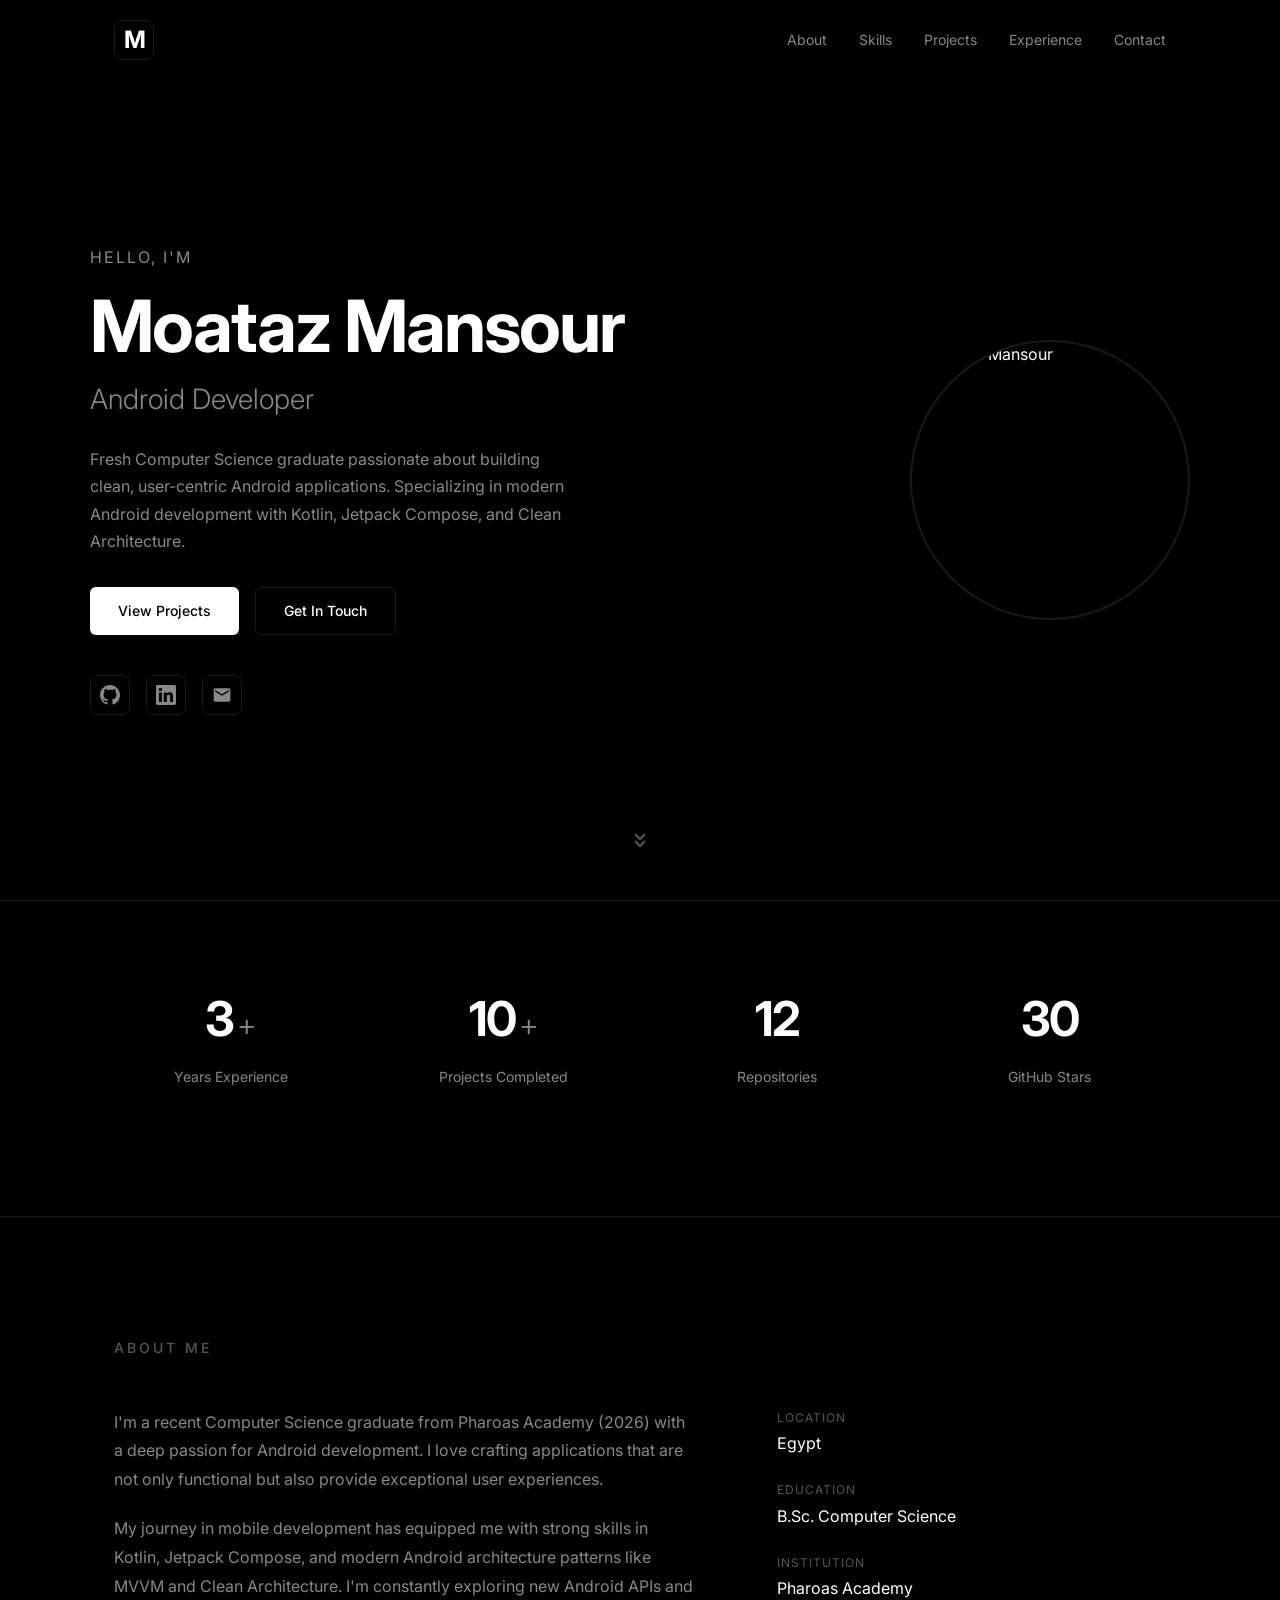
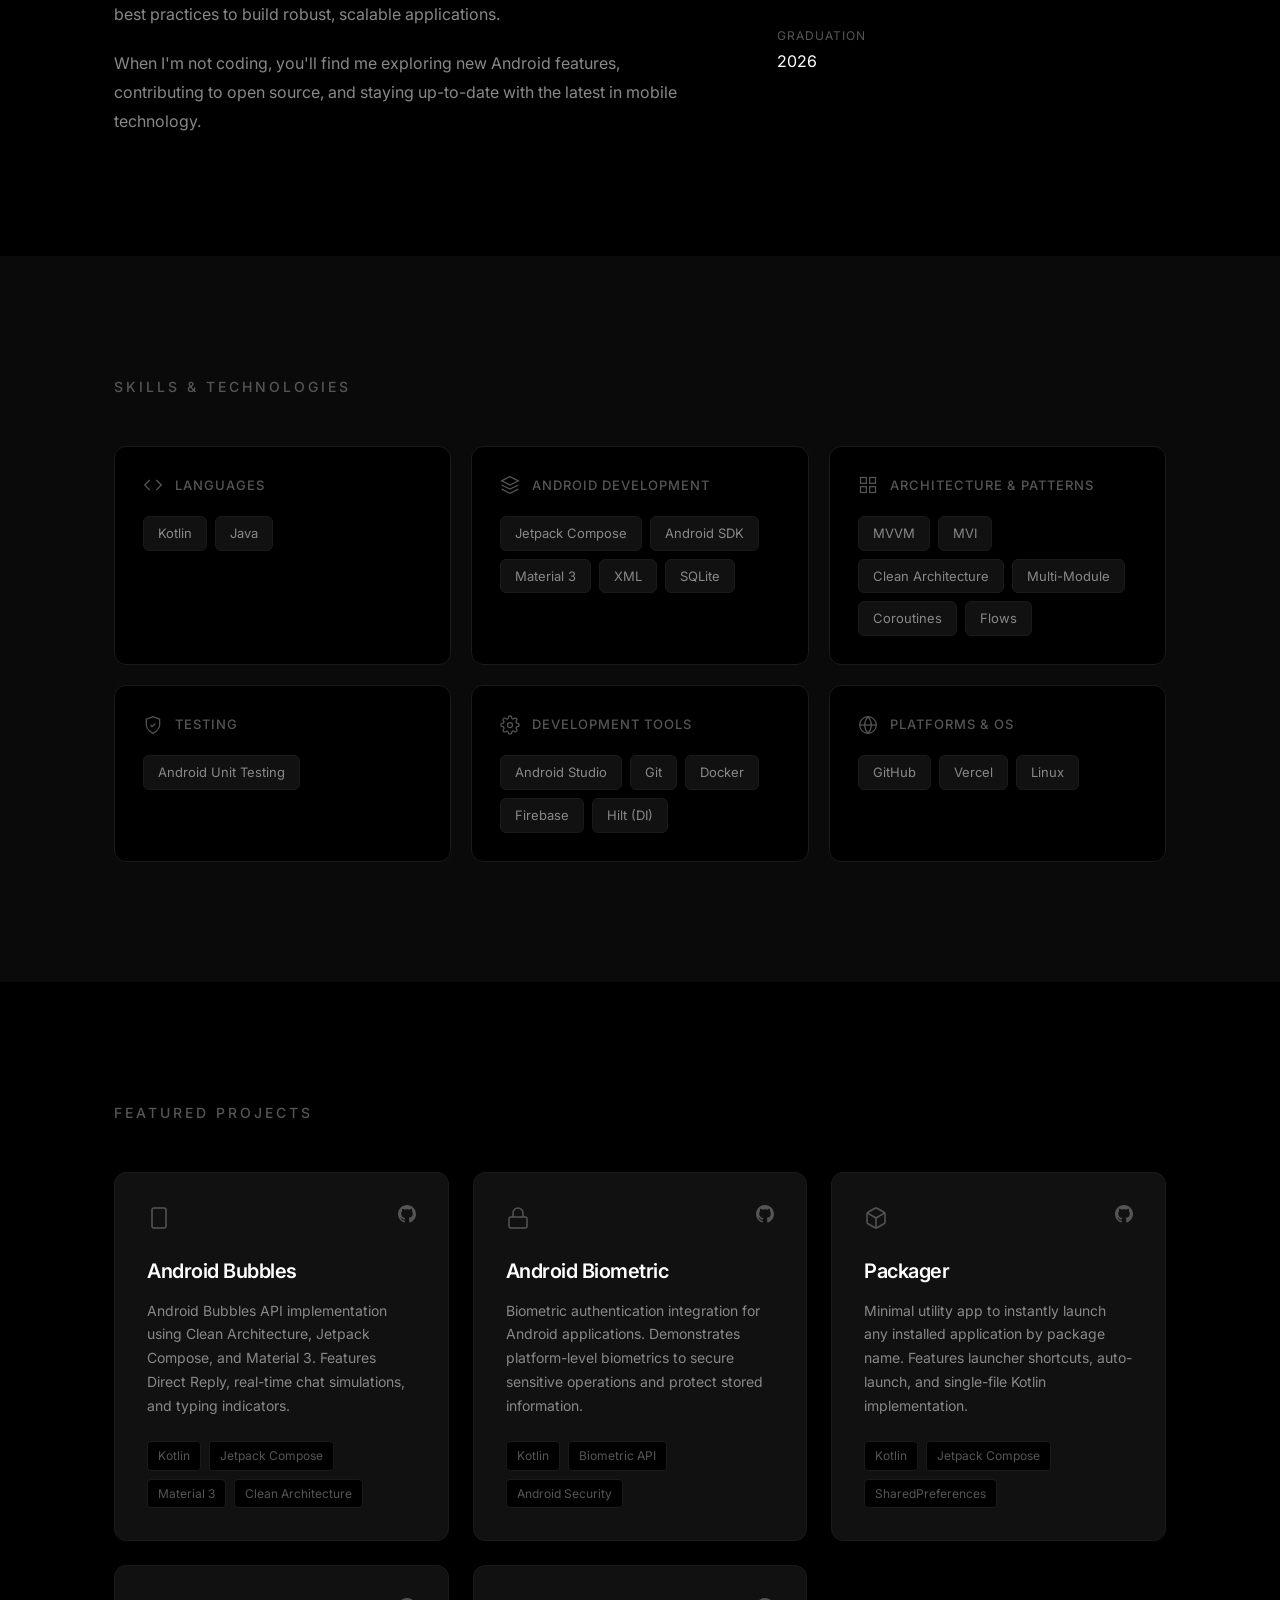
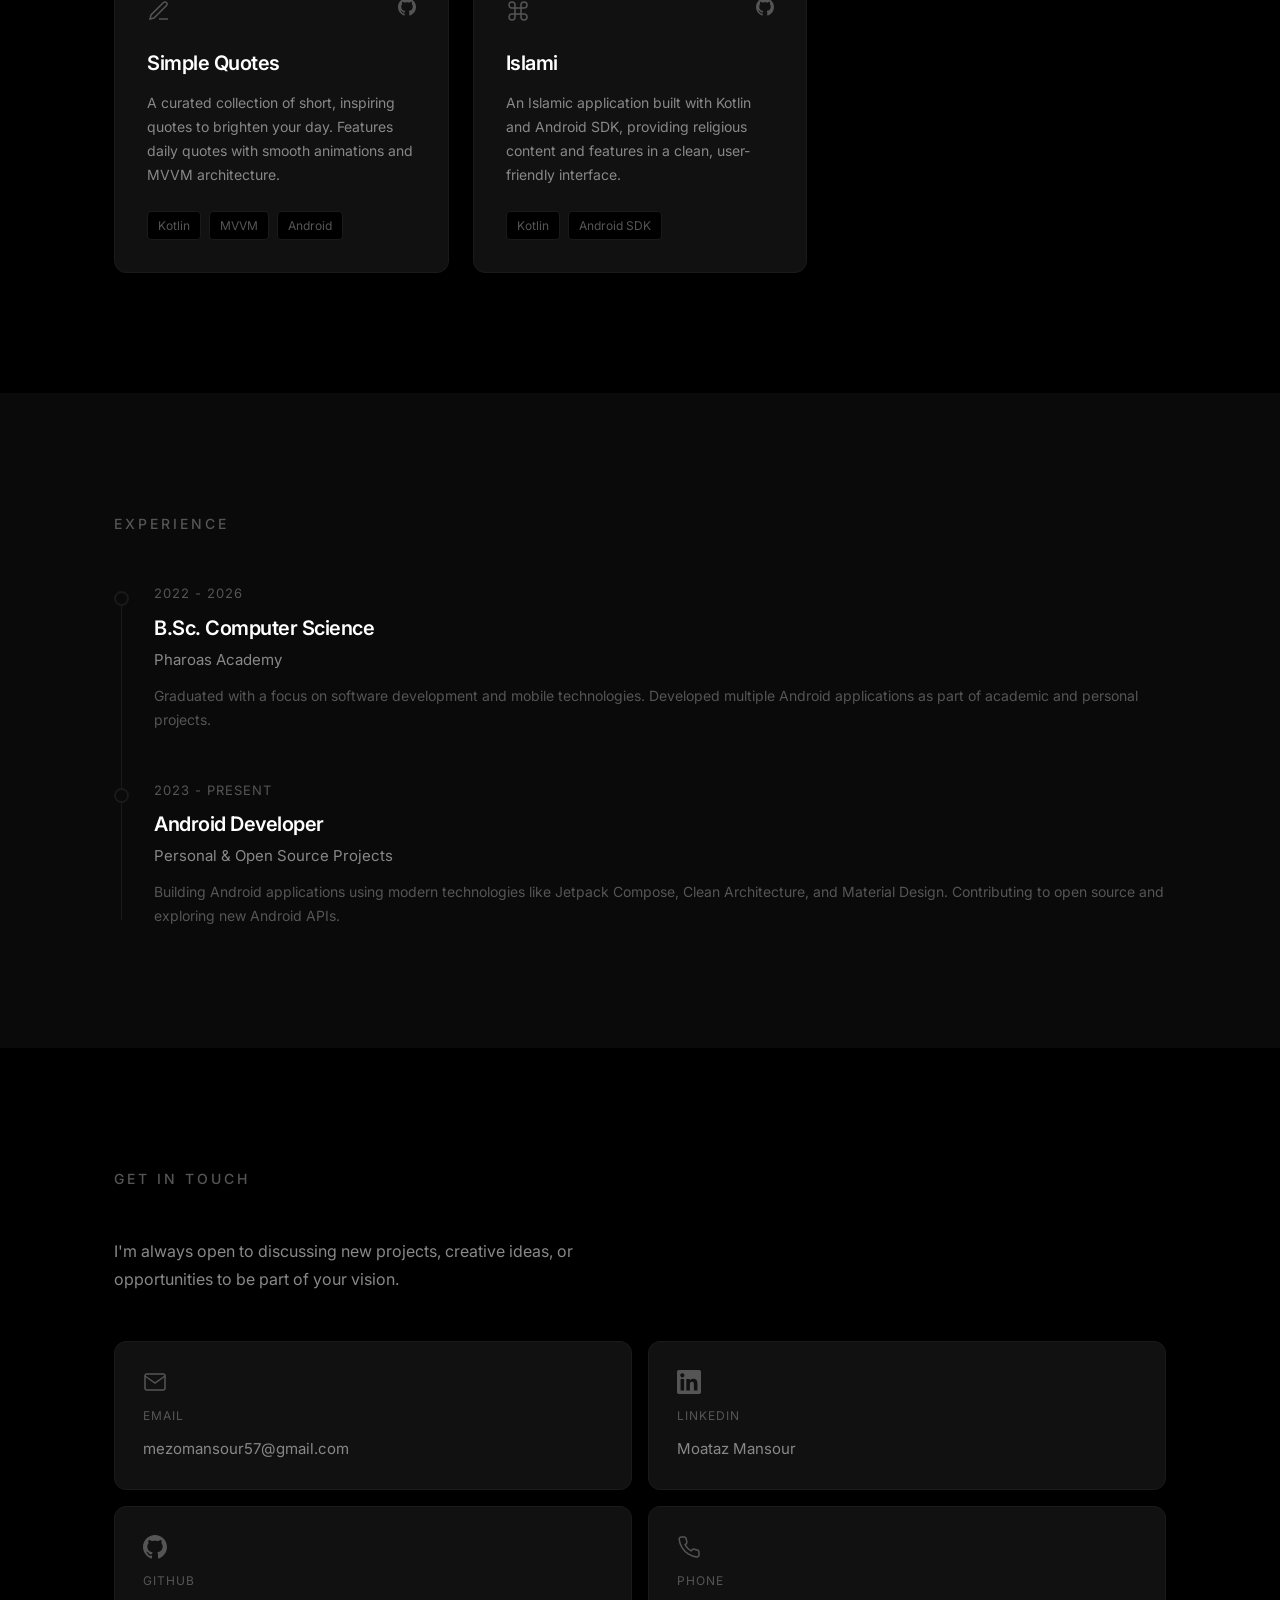
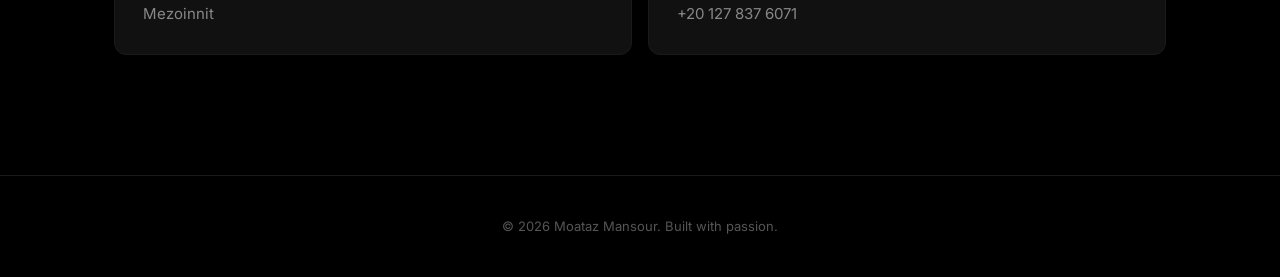
==== index.html @ 153bab41 "Initial portfolio" ====
<!DOCTYPE html>
<html lang="en">
<head>
    <meta charset="UTF-8">
    <meta name="viewport" content="width=device-width, initial-scale=1.0">
    <title>Moataz Mansour - Android Developer</title>
    <link rel="preconnect" href="https://fonts.googleapis.com">
    <link rel="preconnect" href="https://fonts.gstatic.com" crossorigin>
    <link href="https://fonts.googleapis.com/css2?family=Inter:wght@300;400;500;600;700&display=swap" rel="stylesheet">
    <link rel="stylesheet" href="style.css">
</head>
<body>

    <!-- Navigation -->
    <nav class="nav" id="nav">
        <div class="nav-inner">
            <a href="#hero" class="nav-logo">M</a>
            <div class="nav-links">
                <a href="#about">About</a>
                <a href="#skills">Skills</a>
                <a href="#projects">Projects</a>
                <a href="#experience">Experience</a>
                <a href="#contact">Contact</a>
            </div>
            <button class="nav-toggle" id="navToggle" aria-label="Toggle menu">
                <span></span>
                <span></span>
                <span></span>
            </button>
        </div>
    </nav>

    <!-- Mobile Menu -->
    <div class="mobile-menu" id="mobileMenu">
        <a href="#about">About</a>
        <a href="#skills">Skills</a>
        <a href="#projects">Projects</a>
        <a href="#experience">Experience</a>
        <a href="#contact">Contact</a>
    </div>

    <!-- Hero Section -->
    <section class="hero" id="hero">
        <div class="hero-content">
            <div class="hero-text">
                <p class="hero-greeting fade-in">Hello, I'm</p>
                <h1 class="hero-name fade-in">Moataz Mansour</h1>
                <h2 class="hero-title fade-in">Android Developer</h2>
                <p class="hero-desc fade-in">Fresh Computer Science graduate passionate about building clean, user-centric Android applications. Specializing in modern Android development with Kotlin, Jetpack Compose, and Clean Architecture.</p>
                <div class="hero-cta fade-in">
                    <a href="#projects" class="btn btn-primary">View Projects</a>
                    <a href="#contact" class="btn btn-outline">Get In Touch</a>
                </div>
                <div class="hero-social fade-in">
                    <a href="https://github.com/Mezoinnit" target="_blank" rel="noopener" aria-label="GitHub">
                        <svg width="20" height="20" viewBox="0 0 24 24" fill="currentColor"><path d="M12 0c-6.626 0-12 5.373-12 12 0 5.302 3.438 9.8 8.207 11.387.599.111.793-.261.793-.577v-2.234c-3.338.726-4.033-1.416-4.033-1.416-.546-1.387-1.333-1.756-1.333-1.756-1.089-.745.083-.729.083-.729 1.205.084 1.839 1.237 1.839 1.237 1.07 1.834 2.807 1.304 3.492.997.107-.775.418-1.305.762-1.604-2.665-.305-5.467-1.334-5.467-5.931 0-1.311.469-2.381 1.236-3.221-.124-.303-.535-1.524.117-3.176 0 0 1.008-.322 3.301 1.23.957-.266 1.983-.399 3.003-.404 1.02.005 2.047.138 3.006.404 2.291-1.552 3.297-1.23 3.297-1.23.653 1.653.242 2.874.118 3.176.77.84 1.235 1.911 1.235 3.221 0 4.609-2.807 5.624-5.479 5.921.43.372.823 1.102.823 2.222v3.293c0 .319.192.694.801.576 4.765-1.589 8.199-6.086 8.199-11.386 0-6.627-5.373-12-12-12z"/></svg>
                    </a>
                    <a href="https://www.linkedin.com/in/moataaz-mansour/" target="_blank" rel="noopener" aria-label="LinkedIn">
                        <svg width="20" height="20" viewBox="0 0 24 24" fill="currentColor"><path d="M20.447 20.452h-3.554v-5.569c0-1.328-.027-3.037-1.852-3.037-1.853 0-2.136 1.445-2.136 2.939v5.667H9.351V9h3.414v1.561h.046c.477-.9 1.637-1.85 3.37-1.85 3.601 0 4.267 2.37 4.267 5.455v6.286zM5.337 7.433c-1.144 0-2.063-.926-2.063-2.065 0-1.138.92-2.063 2.063-2.063 1.14 0 2.064.925 2.064 2.063 0 1.139-.925 2.065-2.064 2.065zm1.782 13.019H3.555V9h3.564v11.452zM22.225 0H1.771C.792 0 0 .774 0 1.729v20.542C0 23.227.792 24 1.771 24h20.451C23.2 24 24 23.227 24 22.271V1.729C24 .774 23.2 0 22.222 0h.003z"/></svg>
                    </a>
                    <a href="mailto:mezomansour57@gmail.com" aria-label="Email">
                        <svg width="20" height="20" viewBox="0 0 24 24" fill="currentColor"><path d="M20 4H4c-1.1 0-1.99.9-1.99 2L2 18c0 1.1.9 2 2 2h16c1.1 0 2-.9 2-2V6c0-1.1-.9-2-2-2zm0 4l-8 5-8-5V6l8 5 8-5v2z"/></svg>
                    </a>
                </div>
            </div>
            <div class="hero-image fade-in">
                <div class="hero-image-wrapper">
                    <img src="https://avatars.githubusercontent.com/u/62043342?v=4" alt="Moataz Mansour">
                </div>
            </div>
        </div>
        <a href="#stats" class="scroll-indicator" aria-label="Scroll down">
            <svg width="24" height="24" viewBox="0 0 24 24" fill="none" stroke="currentColor" stroke-width="2"><path d="M7 13l5 5 5-5M7 6l5 5 5-5"/></svg>
        </a>
    </section>

    <!-- Stats Section -->
    <section class="stats" id="stats">
        <div class="container">
            <div class="stats-grid">
                <div class="stat-item fade-in">
                    <span class="stat-number" data-target="3">0</span>
                    <span class="stat-plus">+</span>
                    <span class="stat-label">Years Experience</span>
                </div>
                <div class="stat-item fade-in">
                    <span class="stat-number" data-target="10">0</span>
                    <span class="stat-plus">+</span>
                    <span class="stat-label">Projects Completed</span>
                </div>
                <div class="stat-item fade-in">
                    <span class="stat-number" data-target="13">0</span>
                    <span class="stat-label">Repositories</span>
                </div>
                <div class="stat-item fade-in">
                    <span class="stat-number" data-target="31">0</span>
                    <span class="stat-label">GitHub Stars</span>
                </div>
            </div>
        </div>
    </section>

    <!-- About Section -->
    <section class="about" id="about">
        <div class="container">
            <h2 class="section-title fade-in">About Me</h2>
            <div class="about-content">
                <div class="about-text fade-in">
                    <p>I'm a recent Computer Science graduate from Pharoas Academy (2026) with a deep passion for Android development. I love crafting applications that are not only functional but also provide exceptional user experiences.</p>
                    <p>My journey in mobile development has equipped me with strong skills in Kotlin, Jetpack Compose, and modern Android architecture patterns like MVVM and Clean Architecture. I'm constantly exploring new Android APIs and best practices to build robust, scalable applications.</p>
                    <p>When I'm not coding, you'll find me exploring new Android features, contributing to open source, and staying up-to-date with the latest in mobile technology.</p>
                </div>
                <div class="about-details fade-in">
                    <div class="about-detail">
                        <span class="detail-label">Location</span>
                        <span class="detail-value">Egypt</span>
                    </div>
                    <div class="about-detail">
                        <span class="detail-label">Education</span>
                        <span class="detail-value">B.Sc. Computer Science</span>
                    </div>
                    <div class="about-detail">
                        <span class="detail-label">Institution</span>
                        <span class="detail-value">Pharoas Academy</span>
                    </div>
                    <div class="about-detail">
                        <span class="detail-label">Graduation</span>
                        <span class="detail-value">2026</span>
                    </div>
                </div>
            </div>
        </div>
    </section>

    <!-- Skills Section -->
    <section class="skills" id="skills">
        <div class="container">
            <h2 class="section-title fade-in">Skills & Technologies</h2>
            <div class="skills-grid">
                <div class="skill-category fade-in">
                    <div class="skill-category-header">
                        <svg class="skill-icon" width="20" height="20" viewBox="0 0 24 24" fill="none" stroke="currentColor" stroke-width="1.5"><polyline points="16 18 22 12 16 6"/><polyline points="8 6 2 12 8 18"/></svg>
                        <h3 class="skill-category-title">Languages</h3>
                    </div>
                    <div class="skill-tags">
                        <span class="skill-tag">Kotlin</span>
                        <span class="skill-tag">Java</span>
                    </div>
                </div>
                <div class="skill-category fade-in">
                    <div class="skill-category-header">
                        <svg class="skill-icon" width="20" height="20" viewBox="0 0 24 24" fill="none" stroke="currentColor" stroke-width="1.5"><path d="M12 2L2 7l10 5 10-5-10-5z"/><path d="M2 17l10 5 10-5"/><path d="M2 12l10 5 10-5"/></svg>
                        <h3 class="skill-category-title">Android Development</h3>
                    </div>
                    <div class="skill-tags">
                        <span class="skill-tag">Jetpack Compose</span>
                        <span class="skill-tag">Android SDK</span>
                        <span class="skill-tag">Material 3</span>
                        <span class="skill-tag">XML</span>
                        <span class="skill-tag">SQLite</span>
                    </div>
                </div>
                <div class="skill-category fade-in">
                    <div class="skill-category-header">
                        <svg class="skill-icon" width="20" height="20" viewBox="0 0 24 24" fill="none" stroke="currentColor" stroke-width="1.5"><rect x="3" y="3" width="7" height="7"/><rect x="14" y="3" width="7" height="7"/><rect x="14" y="14" width="7" height="7"/><rect x="3" y="14" width="7" height="7"/></svg>
                        <h3 class="skill-category-title">Architecture & Patterns</h3>
                    </div>
                    <div class="skill-tags">
                        <span class="skill-tag">MVVM</span>
                        <span class="skill-tag">MVI</span>
                        <span class="skill-tag">Clean Architecture</span>
                        <span class="skill-tag">Multi-Module</span>
                        <span class="skill-tag">Coroutines</span>
                        <span class="skill-tag">Flows</span>
                    </div>
                </div>
                <div class="skill-category fade-in">
                    <div class="skill-category-header">
                        <svg class="skill-icon" width="20" height="20" viewBox="0 0 24 24" fill="none" stroke="currentColor" stroke-width="1.5"><path d="M12 22s8-4 8-10V5l-8-3-8 3v7c0 6 8 10 8 10z"/><polyline points="9 12 11 14 15 10"/></svg>
                        <h3 class="skill-category-title">Testing</h3>
                    </div>
                    <div class="skill-tags">
                        <span class="skill-tag">Android Unit Testing</span>
                    </div>
                </div>
                <div class="skill-category fade-in">
                    <div class="skill-category-header">
                        <svg class="skill-icon" width="20" height="20" viewBox="0 0 24 24" fill="none" stroke="currentColor" stroke-width="1.5"><circle cx="12" cy="12" r="3"/><path d="M19.4 15a1.65 1.65 0 0 0 .33 1.82l.06.06a2 2 0 0 1 0 2.83 2 2 0 0 1-2.83 0l-.06-.06a1.65 1.65 0 0 0-1.82-.33 1.65 1.65 0 0 0-1 1.51V21a2 2 0 0 1-2 2 2 2 0 0 1-2-2v-.09A1.65 1.65 0 0 0 9 19.4a1.65 1.65 0 0 0-1.82.33l-.06.06a2 2 0 0 1-2.83 0 2 2 0 0 1 0-2.83l.06-.06A1.65 1.65 0 0 0 4.68 15a1.65 1.65 0 0 0-1.51-1H3a2 2 0 0 1-2-2 2 2 0 0 1 2-2h.09A1.65 1.65 0 0 0 4.6 9a1.65 1.65 0 0 0-.33-1.82l-.06-.06a2 2 0 0 1 0-2.83 2 2 0 0 1 2.83 0l.06.06A1.65 1.65 0 0 0 9 4.68a1.65 1.65 0 0 0 1-1.51V3a2 2 0 0 1 2-2 2 2 0 0 1 2 2v.09a1.65 1.65 0 0 0 1 1.51 1.65 1.65 0 0 0 1.82-.33l.06-.06a2 2 0 0 1 2.83 0 2 2 0 0 1 0 2.83l-.06.06A1.65 1.65 0 0 0 19.4 9a1.65 1.65 0 0 0 1.51 1H21a2 2 0 0 1 2 2 2 2 0 0 1-2 2h-.09a1.65 1.65 0 0 0-1.51 1z"/></svg>
                        <h3 class="skill-category-title">Development Tools</h3>
                    </div>
                    <div class="skill-tags">
                        <span class="skill-tag">Android Studio</span>
                        <span class="skill-tag">Git</span>
                        <span class="skill-tag">Docker</span>
                        <span class="skill-tag">Firebase</span>
                        <span class="skill-tag">Hilt (DI)</span>
                    </div>
                </div>
                <div class="skill-category fade-in">
                    <div class="skill-category-header">
                        <svg class="skill-icon" width="20" height="20" viewBox="0 0 24 24" fill="none" stroke="currentColor" stroke-width="1.5"><circle cx="12" cy="12" r="10"/><line x1="2" y1="12" x2="22" y2="12"/><path d="M12 2a15.3 15.3 0 0 1 4 10 15.3 15.3 0 0 1-4 10 15.3 15.3 0 0 1-4-10 15.3 15.3 0 0 1 4-10z"/></svg>
                        <h3 class="skill-category-title">Platforms & OS</h3>
                    </div>
                    <div class="skill-tags">
                        <span class="skill-tag">GitHub</span>
                        <span class="skill-tag">Vercel</span>
                        <span class="skill-tag">Linux</span>
                    </div>
                </div>
            </div>
        </div>
    </section>

    <!-- Projects Section -->
    <section class="projects" id="projects">
        <div class="container">
            <h2 class="section-title fade-in">Featured Projects</h2>
            <div class="projects-grid">

                <div class="project-card fade-in">
                    <div class="project-header">
                        <svg class="project-icon" width="24" height="24" viewBox="0 0 24 24" fill="none" stroke="currentColor" stroke-width="1.5"><rect x="5" y="2" width="14" height="20" rx="2" ry="2"/><line x1="12" y1="18" x2="12.01" y2="18"/></svg>
                        <div class="project-links">
                            <a href="https://github.com/Mezoinnit/Android-Bubbles" target="_blank" rel="noopener" aria-label="GitHub">
                                <svg width="18" height="18" viewBox="0 0 24 24" fill="currentColor"><path d="M12 0c-6.626 0-12 5.373-12 12 0 5.302 3.438 9.8 8.207 11.387.599.111.793-.261.793-.577v-2.234c-3.338.726-4.033-1.416-4.033-1.416-.546-1.387-1.333-1.756-1.333-1.756-1.089-.745.083-.729.083-.729 1.205.084 1.839 1.237 1.839 1.237 1.07 1.834 2.807 1.304 3.492.997.107-.775.418-1.305.762-1.604-2.665-.305-5.467-1.334-5.467-5.931 0-1.311.469-2.381 1.236-3.221-.124-.303-.535-1.524.117-3.176 0 0 1.008-.322 3.301 1.23.957-.266 1.983-.399 3.003-.404 1.02.005 2.047.138 3.006.404 2.291-1.552 3.297-1.23 3.297-1.23.653 1.653.242 2.874.118 3.176.77.84 1.235 1.911 1.235 3.221 0 4.609-2.807 5.624-5.479 5.921.43.372.823 1.102.823 2.222v3.293c0 .319.192.694.801.576 4.765-1.589 8.199-6.086 8.199-11.386 0-6.627-5.373-12-12-12z"/></svg>
                            </a>
                        </div>
                    </div>
                    <h3 class="project-title">Android Bubbles</h3>
                    <p class="project-desc">Android Bubbles API implementation using Clean Architecture, Jetpack Compose, and Material 3. Features Direct Reply, real-time chat simulations, and typing indicators.</p>
                    <div class="project-tech">
                        <span>Kotlin</span>
                        <span>Jetpack Compose</span>
                        <span>Material 3</span>
                        <span>Clean Architecture</span>
                    </div>
                </div>

                <div class="project-card fade-in">
                    <div class="project-header">
                        <svg class="project-icon" width="24" height="24" viewBox="0 0 24 24" fill="none" stroke="currentColor" stroke-width="1.5"><rect x="3" y="11" width="18" height="11" rx="2" ry="2"/><path d="M7 11V7a5 5 0 0 1 10 0v4"/></svg>
                        <div class="project-links">
                            <a href="https://github.com/Mezoinnit/Android-Biometric" target="_blank" rel="noopener" aria-label="GitHub">
                                <svg width="18" height="18" viewBox="0 0 24 24" fill="currentColor"><path d="M12 0c-6.626 0-12 5.373-12 12 0 5.302 3.438 9.8 8.207 11.387.599.111.793-.261.793-.577v-2.234c-3.338.726-4.033-1.416-4.033-1.416-.546-1.387-1.333-1.756-1.333-1.756-1.089-.745.083-.729.083-.729 1.205.084 1.839 1.237 1.839 1.237 1.07 1.834 2.807 1.304 3.492.997.107-.775.418-1.305.762-1.604-2.665-.305-5.467-1.334-5.467-5.931 0-1.311.469-2.381 1.236-3.221-.124-.303-.535-1.524.117-3.176 0 0 1.008-.322 3.301 1.23.957-.266 1.983-.399 3.003-.404 1.02.005 2.047.138 3.006.404 2.291-1.552 3.297-1.23 3.297-1.23.653 1.653.242 2.874.118 3.176.77.84 1.235 1.911 1.235 3.221 0 4.609-2.807 5.624-5.479 5.921.43.372.823 1.102.823 2.222v3.293c0 .319.192.694.801.576 4.765-1.589 8.199-6.086 8.199-11.386 0-6.627-5.373-12-12-12z"/></svg>
                            </a>
                        </div>
                    </div>
                    <h3 class="project-title">Android Biometric</h3>
                    <p class="project-desc">Biometric authentication integration for Android applications. Demonstrates platform-level biometrics to secure sensitive operations and protect stored information.</p>
                    <div class="project-tech">
                        <span>Kotlin</span>
                        <span>Biometric API</span>
                        <span>Android Security</span>
                    </div>
                </div>

                <div class="project-card fade-in">
                    <div class="project-header">
                        <svg class="project-icon" width="24" height="24" viewBox="0 0 24 24" fill="none" stroke="currentColor" stroke-width="1.5"><path d="M21 16V8a2 2 0 0 0-1-1.73l-7-4a2 2 0 0 0-2 0l-7 4A2 2 0 0 0 3 8v8a2 2 0 0 0 1 1.73l7 4a2 2 0 0 0 2 0l7-4A2 2 0 0 0 21 16z"/><polyline points="3.27 6.96 12 12.01 20.73 6.96"/><line x1="12" y1="22.08" x2="12" y2="12"/></svg>
                        <div class="project-links">
                            <a href="https://github.com/Mezoinnit/Packager" target="_blank" rel="noopener" aria-label="GitHub">
                                <svg width="18" height="18" viewBox="0 0 24 24" fill="currentColor"><path d="M12 0c-6.626 0-12 5.373-12 12 0 5.302 3.438 9.8 8.207 11.387.599.111.793-.261.793-.577v-2.234c-3.338.726-4.033-1.416-4.033-1.416-.546-1.387-1.333-1.756-1.333-1.756-1.089-.745.083-.729.083-.729 1.205.084 1.839 1.237 1.839 1.237 1.07 1.834 2.807 1.304 3.492.997.107-.775.418-1.305.762-1.604-2.665-.305-5.467-1.334-5.467-5.931 0-1.311.469-2.381 1.236-3.221-.124-.303-.535-1.524.117-3.176 0 0 1.008-.322 3.301 1.23.957-.266 1.983-.399 3.003-.404 1.02.005 2.047.138 3.006.404 2.291-1.552 3.297-1.23 3.297-1.23.653 1.653.242 2.874.118 3.176.77.84 1.235 1.911 1.235 3.221 0 4.609-2.807 5.624-5.479 5.921.43.372.823 1.102.823 2.222v3.293c0 .319.192.694.801.576 4.765-1.589 8.199-6.086 8.199-11.386 0-6.627-5.373-12-12-12z"/></svg>
                            </a>
                        </div>
                    </div>
                    <h3 class="project-title">Packager</h3>
                    <p class="project-desc">Minimal utility app to instantly launch any installed application by package name. Features launcher shortcuts, auto-launch, and single-file Kotlin implementation.</p>
                    <div class="project-tech">
                        <span>Kotlin</span>
                        <span>Jetpack Compose</span>
                        <span>SharedPreferences</span>
                    </div>
                </div>

                <div class="project-card fade-in">
                    <div class="project-header">
                        <svg class="project-icon" width="24" height="24" viewBox="0 0 24 24" fill="none" stroke="currentColor" stroke-width="1.5"><path d="M12 20h9"/><path d="M16.5 3.5a2.121 2.121 0 0 1 3 3L7 19l-4 1 1-4L16.5 3.5z"/></svg>
                        <div class="project-links">
                            <a href="https://github.com/Mezoinnit/Simple-Quotes" target="_blank" rel="noopener" aria-label="GitHub">
                                <svg width="18" height="18" viewBox="0 0 24 24" fill="currentColor"><path d="M12 0c-6.626 0-12 5.373-12 12 0 5.302 3.438 9.8 8.207 11.387.599.111.793-.261.793-.577v-2.234c-3.338.726-4.033-1.416-4.033-1.416-.546-1.387-1.333-1.756-1.333-1.756-1.089-.745.083-.729.083-.729 1.205.084 1.839 1.237 1.839 1.237 1.07 1.834 2.807 1.304 3.492.997.107-.775.418-1.305.762-1.604-2.665-.305-5.467-1.334-5.467-5.931 0-1.311.469-2.381 1.236-3.221-.124-.303-.535-1.524.117-3.176 0 0 1.008-.322 3.301 1.23.957-.266 1.983-.399 3.003-.404 1.02.005 2.047.138 3.006.404 2.291-1.552 3.297-1.23 3.297-1.23.653 1.653.242 2.874.118 3.176.77.84 1.235 1.911 1.235 3.221 0 4.609-2.807 5.624-5.479 5.921.43.372.823 1.102.823 2.222v3.293c0 .319.192.694.801.576 4.765-1.589 8.199-6.086 8.199-11.386 0-6.627-5.373-12-12-12z"/></svg>
                            </a>
                        </div>
                    </div>
                    <h3 class="project-title">Simple Quotes</h3>
                    <p class="project-desc">A curated collection of short, inspiring quotes to brighten your day. Features daily quotes with smooth animations and MVVM architecture.</p>
                    <div class="project-tech">
                        <span>Kotlin</span>
                        <span>MVVM</span>
                        <span>Android</span>
                    </div>
                </div>

                <div class="project-card fade-in">
                    <div class="project-header">
                        <svg class="project-icon" width="24" height="24" viewBox="0 0 24 24" fill="none" stroke="currentColor" stroke-width="1.5"><path d="M18 3a3 3 0 0 0-3 3v12a3 3 0 0 0 3 3 3 3 0 0 0 3-3 3 3 0 0 0-3-3H6a3 3 0 0 0-3 3 3 3 0 0 0 3 3 3 3 0 0 0 3-3V6a3 3 0 0 0-3-3 3 3 0 0 0-3 3 3 3 0 0 0 3 3h12a3 3 0 0 0 3-3 3 3 0 0 0-3-3z"/></svg>
                        <div class="project-links">
                            <a href="https://github.com/Mezoinnit/Islami" target="_blank" rel="noopener" aria-label="GitHub">
                                <svg width="18" height="18" viewBox="0 0 24 24" fill="currentColor"><path d="M12 0c-6.626 0-12 5.373-12 12 0 5.302 3.438 9.8 8.207 11.387.599.111.793-.261.793-.577v-2.234c-3.338.726-4.033-1.416-4.033-1.416-.546-1.387-1.333-1.756-1.333-1.756-1.089-.745.083-.729.083-.729 1.205.084 1.839 1.237 1.839 1.237 1.07 1.834 2.807 1.304 3.492.997.107-.775.418-1.305.762-1.604-2.665-.305-5.467-1.334-5.467-5.931 0-1.311.469-2.381 1.236-3.221-.124-.303-.535-1.524.117-3.176 0 0 1.008-.322 3.301 1.23.957-.266 1.983-.399 3.003-.404 1.02.005 2.047.138 3.006.404 2.291-1.552 3.297-1.23 3.297-1.23.653 1.653.242 2.874.118 3.176.77.84 1.235 1.911 1.235 3.221 0 4.609-2.807 5.624-5.479 5.921.43.372.823 1.102.823 2.222v3.293c0 .319.192.694.801.576 4.765-1.589 8.199-6.086 8.199-11.386 0-6.627-5.373-12-12-12z"/></svg>
                            </a>
                        </div>
                    </div>
                    <h3 class="project-title">Islami</h3>
                    <p class="project-desc">An Islamic application built with Kotlin and Android SDK, providing religious content and features in a clean, user-friendly interface.</p>
                    <div class="project-tech">
                        <span>Kotlin</span>
                        <span>Android SDK</span>
                    </div>
                </div>

            </div>
        </div>
    </section>

    <!-- Experience Section -->
    <section class="experience" id="experience">
        <div class="container">
            <h2 class="section-title fade-in">Experience</h2>
            <div class="timeline">
                <div class="timeline-item fade-in">
                    <div class="timeline-dot"></div>
                    <div class="timeline-content">
                        <span class="timeline-date">2022 - 2026</span>
                        <h3 class="timeline-title">B.Sc. Computer Science</h3>
                        <p class="timeline-company">Pharoas Academy</p>
                        <p class="timeline-desc">Graduated with a focus on software development and mobile technologies. Developed multiple Android applications as part of academic and personal projects.</p>
                    </div>
                </div>
                <div class="timeline-item fade-in">
                    <div class="timeline-dot"></div>
                    <div class="timeline-content">
                        <span class="timeline-date">2023 - Present</span>
                        <h3 class="timeline-title">Android Developer</h3>
                        <p class="timeline-company">Personal & Open Source Projects</p>
                        <p class="timeline-desc">Building Android applications using modern technologies like Jetpack Compose, Clean Architecture, and Material Design. Contributing to open source and exploring new Android APIs.</p>
                    </div>
                </div>
            </div>
        </div>
    </section>

    <!-- Contact Section -->
    <section class="contact" id="contact">
        <div class="container">
            <h2 class="section-title fade-in">Get In Touch</h2>
            <p class="contact-desc fade-in">I'm always open to discussing new projects, creative ideas, or opportunities to be part of your vision.</p>
            <div class="contact-grid fade-in">
                <a href="mailto:mezomansour57@gmail.com" class="contact-card">
                    <svg width="24" height="24" viewBox="0 0 24 24" fill="none" stroke="currentColor" stroke-width="1.5"><path d="M4 4h16c1.1 0 2 .9 2 2v12c0 1.1-.9 2-2 2H4c-1.1 0-2-.9-2-2V6c0-1.1.9-2 2-2z"/><polyline points="22,6 12,13 2,6"/></svg>
                    <span class="contact-label">Email</span>
                    <span class="contact-value">mezomansour57@gmail.com</span>
                </a>
                <a href="https://www.linkedin.com/in/moataaz-mansour/" target="_blank" rel="noopener" class="contact-card">
                    <svg width="24" height="24" viewBox="0 0 24 24" fill="currentColor"><path d="M20.447 20.452h-3.554v-5.569c0-1.328-.027-3.037-1.852-3.037-1.853 0-2.136 1.445-2.136 2.939v5.667H9.351V9h3.414v1.561h.046c.477-.9 1.637-1.85 3.37-1.85 3.601 0 4.267 2.37 4.267 5.455v6.286zM5.337 7.433c-1.144 0-2.063-.926-2.063-2.065 0-1.138.92-2.063 2.063-2.063 1.14 0 2.064.925 2.064 2.063 0 1.139-.925 2.065-2.064 2.065zm1.782 13.019H3.555V9h3.564v11.452zM22.225 0H1.771C.792 0 0 .774 0 1.729v20.542C0 23.227.792 24 1.771 24h20.451C23.2 24 24 23.227 24 22.271V1.729C24 .774 23.2 0 22.222 0h.003z"/></svg>
                    <span class="contact-label">LinkedIn</span>
                    <span class="contact-value">Moataz Mansour</span>
                </a>
                <a href="https://github.com/Mezoinnit" target="_blank" rel="noopener" class="contact-card">
                    <svg width="24" height="24" viewBox="0 0 24 24" fill="currentColor"><path d="M12 0c-6.626 0-12 5.373-12 12 0 5.302 3.438 9.8 8.207 11.387.599.111.793-.261.793-.577v-2.234c-3.338.726-4.033-1.416-4.033-1.416-.546-1.387-1.333-1.756-1.333-1.756-1.089-.745.083-.729.083-.729 1.205.084 1.839 1.237 1.839 1.237 1.07 1.834 2.807 1.304 3.492.997.107-.775.418-1.305.762-1.604-2.665-.305-5.467-1.334-5.467-5.931 0-1.311.469-2.381 1.236-3.221-.124-.303-.535-1.524.117-3.176 0 0 1.008-.322 3.301 1.23.957-.266 1.983-.399 3.003-.404 1.02.005 2.047.138 3.006.404 2.291-1.552 3.297-1.23 3.297-1.23.653 1.653.242 2.874.118 3.176.77.84 1.235 1.911 1.235 3.221 0 4.609-2.807 5.624-5.479 5.921.43.372.823 1.102.823 2.222v3.293c0 .319.192.694.801.576 4.765-1.589 8.199-6.086 8.199-11.386 0-6.627-5.373-12-12-12z"/></svg>
                    <span class="contact-label">GitHub</span>
                    <span class="contact-value">Mezoinnit</span>
                </a>
                <a href="tel:+201278376071" class="contact-card">
                    <svg width="24" height="24" viewBox="0 0 24 24" fill="none" stroke="currentColor" stroke-width="1.5"><path d="M22 16.92v3a2 2 0 0 1-2.18 2 19.79 19.79 0 0 1-8.63-3.07 19.5 19.5 0 0 1-6-6 19.79 19.79 0 0 1-3.07-8.67A2 2 0 0 1 4.11 2h3a2 2 0 0 1 2 1.72 12.84 12.84 0 0 0 .7 2.81 2 2 0 0 1-.45 2.11L8.09 9.91a16 16 0 0 0 6 6l1.27-1.27a2 2 0 0 1 2.11-.45 12.84 12.84 0 0 0 2.81.7A2 2 0 0 1 22 16.92z"/></svg>
                    <span class="contact-label">Phone</span>
                    <span class="contact-value">+20 127 837 6071</span>
                </a>
            </div>
        </div>
    </section>

    <!-- Footer -->
    <footer class="footer">
        <div class="container">
            <p class="footer-text">&copy; 2026 Moataz Mansour. Built with passion.</p>
        </div>
    </footer>

    <script src="script.js"></script>
</body>
</html>
---- style.css ----
/* ========================================
   RESET & BASE
   ======================================== */
*, *::before, *::after {
    margin: 0;
    padding: 0;
    box-sizing: border-box;
}

:root {
    --bg: #000000;
    --bg-secondary: #0a0a0a;
    --bg-card: #111111;
    --border: #1a1a1a;
    --border-hover: #333333;
    --text: #ffffff;
    --text-secondary: #888888;
    --text-muted: #555555;
    --white: #ffffff;
    --black: #000000;
    --transition: 0.3s cubic-bezier(0.4, 0, 0.2, 1);
    --transition-slow: 0.6s cubic-bezier(0.4, 0, 0.2, 1);
}

html {
    scroll-behavior: smooth;
    scrollbar-width: thin;
    scrollbar-color: #333 #000;
}

body {
    font-family: 'Inter', -apple-system, BlinkMacSystemFont, 'Segoe UI', sans-serif;
    background-color: var(--bg);
    color: var(--text);
    line-height: 1.6;
    overflow-x: hidden;
    -webkit-font-smoothing: antialiased;
}

::-webkit-scrollbar {
    width: 6px;
}

::-webkit-scrollbar-track {
    background: var(--bg);
}

::-webkit-scrollbar-thumb {
    background: #333;
    border-radius: 3px;
}

::selection {
    background: var(--white);
    color: var(--black);
}

a {
    color: inherit;
    text-decoration: none;
}

img {
    max-width: 100%;
    display: block;
}

.container {
    max-width: 1100px;
    margin: 0 auto;
    padding: 0 24px;
}

/* ========================================
   NAVIGATION
   ======================================== */
.nav {
    position: fixed;
    top: 0;
    left: 0;
    right: 0;
    z-index: 1000;
    padding: 20px 0;
    transition: var(--transition);
    background: transparent;
}

.nav.scrolled {
    background: rgba(0, 0, 0, 0.9);
    backdrop-filter: blur(20px);
    -webkit-backdrop-filter: blur(20px);
    padding: 14px 0;
    border-bottom: 1px solid var(--border);
}

.nav-inner {
    max-width: 1100px;
    margin: 0 auto;
    padding: 0 24px;
    display: flex;
    align-items: center;
    justify-content: space-between;
}

.nav-logo {
    font-size: 24px;
    font-weight: 700;
    letter-spacing: -1px;
    width: 40px;
    height: 40px;
    display: flex;
    align-items: center;
    justify-content: center;
    border: 1px solid var(--border);
    border-radius: 8px;
    transition: var(--transition);
}

.nav-logo:hover {
    border-color: var(--white);
}

.nav-links {
    display: flex;
    gap: 32px;
}

.nav-links a {
    font-size: 14px;
    font-weight: 400;
    color: var(--text-secondary);
    transition: var(--transition);
    position: relative;
}

.nav-links a::after {
    content: '';
    position: absolute;
    bottom: -4px;
    left: 0;
    width: 0;
    height: 1px;
    background: var(--white);
    transition: var(--transition);
}

.nav-links a:hover {
    color: var(--white);
}

.nav-links a:hover::after {
    width: 100%;
}

.nav-toggle {
    display: none;
    flex-direction: column;
    gap: 5px;
    background: none;
    border: none;
    cursor: pointer;
    padding: 4px;
}

.nav-toggle span {
    width: 20px;
    height: 1px;
    background: var(--white);
    transition: var(--transition);
}

.mobile-menu {
    display: none;
    position: fixed;
    top: 0;
    left: 0;
    right: 0;
    bottom: 0;
    background: var(--bg);
    z-index: 999;
    flex-direction: column;
    align-items: center;
    justify-content: center;
    gap: 32px;
    opacity: 0;
    pointer-events: none;
    transition: var(--transition);
}

.mobile-menu.active {
    opacity: 1;
    pointer-events: all;
}

.mobile-menu a {
    font-size: 24px;
    font-weight: 500;
    color: var(--text-secondary);
    transition: var(--transition);
}

.mobile-menu a:hover {
    color: var(--white);
}

/* ========================================
   HERO SECTION
   ======================================== */
.hero {
    min-height: 100vh;
    display: flex;
    flex-direction: column;
    align-items: center;
    justify-content: center;
    padding: 120px 24px 60px;
    position: relative;
}

.hero-content {
    max-width: 1100px;
    width: 100%;
    display: grid;
    grid-template-columns: 1fr auto;
    gap: 80px;
    align-items: center;
}

.hero-greeting {
    font-size: 16px;
    font-weight: 400;
    color: var(--text-secondary);
    letter-spacing: 2px;
    text-transform: uppercase;
    margin-bottom: 16px;
}

.hero-name {
    font-size: clamp(40px, 7vw, 72px);
    font-weight: 700;
    letter-spacing: -2px;
    line-height: 1.1;
    margin-bottom: 12px;
}

.hero-title {
    font-size: clamp(20px, 3vw, 28px);
    font-weight: 300;
    color: var(--text-secondary);
    margin-bottom: 24px;
}

.hero-desc {
    font-size: 16px;
    color: var(--text-secondary);
    max-width: 480px;
    margin-bottom: 32px;
    line-height: 1.7;
}

.hero-cta {
    display: flex;
    gap: 16px;
    margin-bottom: 40px;
}

.btn {
    display: inline-flex;
    align-items: center;
    justify-content: center;
    padding: 12px 28px;
    font-size: 14px;
    font-weight: 500;
    font-family: inherit;
    border-radius: 6px;
    cursor: pointer;
    transition: var(--transition);
    border: none;
}

.btn-primary {
    background: var(--white);
    color: var(--black);
}

.btn-primary:hover {
    background: #e0e0e0;
    transform: translateY(-1px);
}

.btn-outline {
    background: transparent;
    color: var(--white);
    border: 1px solid var(--border);
}

.btn-outline:hover {
    border-color: var(--white);
    transform: translateY(-1px);
}

.hero-social {
    display: flex;
    gap: 16px;
}

.hero-social a {
    width: 40px;
    height: 40px;
    display: flex;
    align-items: center;
    justify-content: center;
    border: 1px solid var(--border);
    border-radius: 8px;
    color: var(--text-secondary);
    transition: var(--transition);
}

.hero-social a:hover {
    border-color: var(--white);
    color: var(--white);
}

.hero-image {
    position: relative;
}

.hero-image-wrapper {
    width: 280px;
    height: 280px;
    border-radius: 50%;
    overflow: hidden;
    border: 2px solid var(--border);
    transition: var(--transition);
}

.hero-image-wrapper:hover {
    border-color: var(--white);
}

.hero-image-wrapper img {
    width: 100%;
    height: 100%;
    object-fit: cover;
}

.scroll-indicator {
    position: absolute;
    bottom: 40px;
    left: 50%;
    transform: translateX(-50%);
    color: var(--text-muted);
    animation: bounce 2s infinite;
}

@keyframes bounce {
    0%, 20%, 50%, 80%, 100% { transform: translateX(-50%) translateY(0); }
    40% { transform: translateX(-50%) translateY(-8px); }
    60% { transform: translateX(-50%) translateY(-4px); }
}

/* ========================================
   STATS SECTION
   ======================================== */
.stats {
    padding: 80px 0;
    border-top: 1px solid var(--border);
    border-bottom: 1px solid var(--border);
}

.stats-grid {
    display: grid;
    grid-template-columns: repeat(4, 1fr);
    gap: 40px;
    margin-bottom: 48px;
}

.stat-item {
    text-align: center;
}

.stat-number {
    font-size: 48px;
    font-weight: 700;
    letter-spacing: -2px;
    display: inline;
}

.stat-plus {
    font-size: 32px;
    font-weight: 300;
    color: var(--text-secondary);
}

.stat-label {
    display: block;
    font-size: 14px;
    color: var(--text-secondary);
    margin-top: 8px;
}

/* ========================================
   ABOUT SECTION
   ======================================== */
.about {
    padding: 120px 0;
}

.section-title {
    font-size: 14px;
    font-weight: 500;
    letter-spacing: 3px;
    text-transform: uppercase;
    color: var(--text-muted);
    margin-bottom: 48px;
}

.about-content {
    display: grid;
    grid-template-columns: 1.5fr 1fr;
    gap: 80px;
}

.about-text p {
    font-size: 16px;
    color: var(--text-secondary);
    margin-bottom: 20px;
    line-height: 1.8;
}

.about-text p:last-child {
    margin-bottom: 0;
}

.about-details {
    display: flex;
    flex-direction: column;
    gap: 24px;
}

.about-detail {
    display: flex;
    flex-direction: column;
    gap: 4px;
}

.detail-label {
    font-size: 12px;
    text-transform: uppercase;
    letter-spacing: 1px;
    color: var(--text-muted);
}

.detail-value {
    font-size: 16px;
    color: var(--white);
}

/* ========================================
   SKILLS SECTION
   ======================================== */
.skills {
    padding: 120px 0;
    background: var(--bg-secondary);
}

.skills-grid {
    display: grid;
    grid-template-columns: repeat(3, 1fr);
    gap: 20px;
}

.skill-category {
    padding: 28px;
    background: var(--bg);
    border: 1px solid var(--border);
    border-radius: 12px;
    transition: var(--transition);
}

.skill-category:hover {
    border-color: var(--border-hover);
}

.skill-category-header {
    display: flex;
    align-items: center;
    gap: 12px;
    margin-bottom: 20px;
}

.skill-icon {
    color: var(--text-muted);
    flex-shrink: 0;
    transition: var(--transition);
}

.skill-category:hover .skill-icon {
    color: var(--white);
}

.skill-category-title {
    font-size: 13px;
    font-weight: 500;
    color: var(--text-muted);
    text-transform: uppercase;
    letter-spacing: 1px;
}

.skill-tags {
    display: flex;
    flex-wrap: wrap;
    gap: 8px;
}

.skill-tag {
    padding: 6px 14px;
    font-size: 13px;
    font-weight: 400;
    background: var(--bg-card);
    border: 1px solid var(--border);
    border-radius: 6px;
    color: var(--text-secondary);
    transition: var(--transition);
}

.skill-tag:hover {
    border-color: var(--white);
    color: var(--white);
}

/* ========================================
   PROJECTS SECTION
   ======================================== */
.projects {
    padding: 120px 0;
}

.projects-grid {
    display: grid;
    grid-template-columns: repeat(auto-fit, minmax(320px, 1fr));
    gap: 24px;
}

.project-card {
    padding: 32px;
    background: var(--bg-card);
    border: 1px solid var(--border);
    border-radius: 12px;
    transition: var(--transition);
    display: flex;
    flex-direction: column;
}

.project-card:hover {
    border-color: var(--border-hover);
    transform: translateY(-4px);
}

.project-header {
    display: flex;
    align-items: center;
    justify-content: space-between;
    margin-bottom: 24px;
}

.project-icon {
    color: var(--text-muted);
}

.project-links {
    display: flex;
    gap: 12px;
}

.project-links a {
    color: var(--text-muted);
    transition: var(--transition);
}

.project-links a:hover {
    color: var(--white);
}

.project-title {
    font-size: 20px;
    font-weight: 600;
    margin-bottom: 12px;
    letter-spacing: -0.5px;
}

.project-desc {
    font-size: 14px;
    color: var(--text-secondary);
    line-height: 1.7;
    margin-bottom: 24px;
    flex-grow: 1;
}

.project-tech {
    display: flex;
    flex-wrap: wrap;
    gap: 8px;
}

.project-tech span {
    font-size: 12px;
    color: var(--text-muted);
    padding: 4px 10px;
    background: var(--bg);
    border: 1px solid var(--border);
    border-radius: 4px;
}

/* ========================================
   EXPERIENCE SECTION
   ======================================== */
.experience {
    padding: 120px 0;
    background: var(--bg-secondary);
}

.timeline {
    position: relative;
    padding-left: 40px;
}

.timeline::before {
    content: '';
    position: absolute;
    left: 7px;
    top: 8px;
    bottom: 8px;
    width: 1px;
    background: var(--border);
}

.timeline-item {
    position: relative;
    padding-bottom: 48px;
}

.timeline-item:last-child {
    padding-bottom: 0;
}

.timeline-dot {
    position: absolute;
    left: -40px;
    top: 8px;
    width: 15px;
    height: 15px;
    border-radius: 50%;
    border: 2px solid var(--border);
    background: var(--bg-secondary);
    transition: var(--transition);
}

.timeline-item:hover .timeline-dot {
    border-color: var(--white);
    background: var(--white);
}

.timeline-content {
    transition: var(--transition);
}

.timeline-item:hover .timeline-content {
    transform: translateX(4px);
}

.timeline-date {
    font-size: 13px;
    color: var(--text-muted);
    letter-spacing: 1px;
    text-transform: uppercase;
    display: block;
    margin-bottom: 8px;
}

.timeline-title {
    font-size: 20px;
    font-weight: 600;
    margin-bottom: 4px;
    letter-spacing: -0.5px;
}

.timeline-company {
    font-size: 15px;
    color: var(--text-secondary);
    margin-bottom: 12px;
}

.timeline-desc {
    font-size: 14px;
    color: var(--text-muted);
    line-height: 1.7;
}

/* ========================================
   CONTACT SECTION
   ======================================== */
.contact {
    padding: 120px 0;
}

.contact-desc {
    font-size: 16px;
    color: var(--text-secondary);
    max-width: 480px;
    margin-bottom: 48px;
    line-height: 1.7;
}

.contact-grid {
    display: grid;
    grid-template-columns: repeat(2, 1fr);
    gap: 16px;
}

.contact-card {
    display: flex;
    flex-direction: column;
    gap: 12px;
    padding: 28px;
    background: var(--bg-card);
    border: 1px solid var(--border);
    border-radius: 12px;
    transition: var(--transition);
}

.contact-card:hover {
    border-color: var(--border-hover);
    transform: translateY(-2px);
}

.contact-card svg {
    color: var(--text-muted);
    transition: var(--transition);
}

.contact-card:hover svg {
    color: var(--white);
}

.contact-label {
    font-size: 12px;
    text-transform: uppercase;
    letter-spacing: 1px;
    color: var(--text-muted);
}

.contact-value {
    font-size: 15px;
    color: var(--text-secondary);
    transition: var(--transition);
}

.contact-card:hover .contact-value {
    color: var(--white);
}

/* ========================================
   FOOTER
   ======================================== */
.footer {
    padding: 40px 0;
    border-top: 1px solid var(--border);
    text-align: center;
}

.footer-text {
    font-size: 13px;
    color: var(--text-muted);
}

/* ========================================
   ANIMATIONS
   ======================================== */
.fade-in {
    opacity: 0;
    transform: translateY(20px);
    transition: opacity 0.6s ease, transform 0.6s ease;
}

.fade-in.visible {
    opacity: 1;
    transform: translateY(0);
}

/* ========================================
   RESPONSIVE
   ======================================== */
@media (max-width: 900px) {
    .hero-content {
        grid-template-columns: 1fr;
        gap: 48px;
        text-align: center;
    }

    .hero-text {
        order: 2;
    }

    .hero-image {
        order: 1;
    }

    .hero-image-wrapper {
        width: 200px;
        height: 200px;
        margin: 0 auto;
    }

    .hero-desc {
        margin-left: auto;
        margin-right: auto;
    }

    .hero-cta {
        justify-content: center;
    }

    .hero-social {
        justify-content: center;
    }

    .stats-grid {
        grid-template-columns: repeat(2, 1fr);
        gap: 32px;
    }

    .about-content {
        grid-template-columns: 1fr;
        gap: 48px;
    }

    .skills-grid {
        grid-template-columns: repeat(2, 1fr);
    }

    .projects-grid {
        grid-template-columns: 1fr;
    }

    .contact-grid {
        grid-template-columns: 1fr;
    }
}

@media (max-width: 600px) {
    .nav-links {
        display: none;
    }

    .nav-toggle {
        display: flex;
    }

    .mobile-menu {
        display: flex;
    }

    .hero {
        padding: 100px 24px 60px;
    }

    .hero-name {
        letter-spacing: -1px;
    }

    .stats-grid {
        grid-template-columns: repeat(2, 1fr);
        gap: 24px;
    }

    .stat-number {
        font-size: 36px;
    }

    .skills-grid {
        grid-template-columns: 1fr;
    }

    .skill-category {
        padding: 24px;
    }

    .project-card {
        padding: 24px;
    }

    .contact-card {
        padding: 20px;
    }

    .about, .skills, .projects, .experience, .contact {
        padding: 80px 0;
    }
}
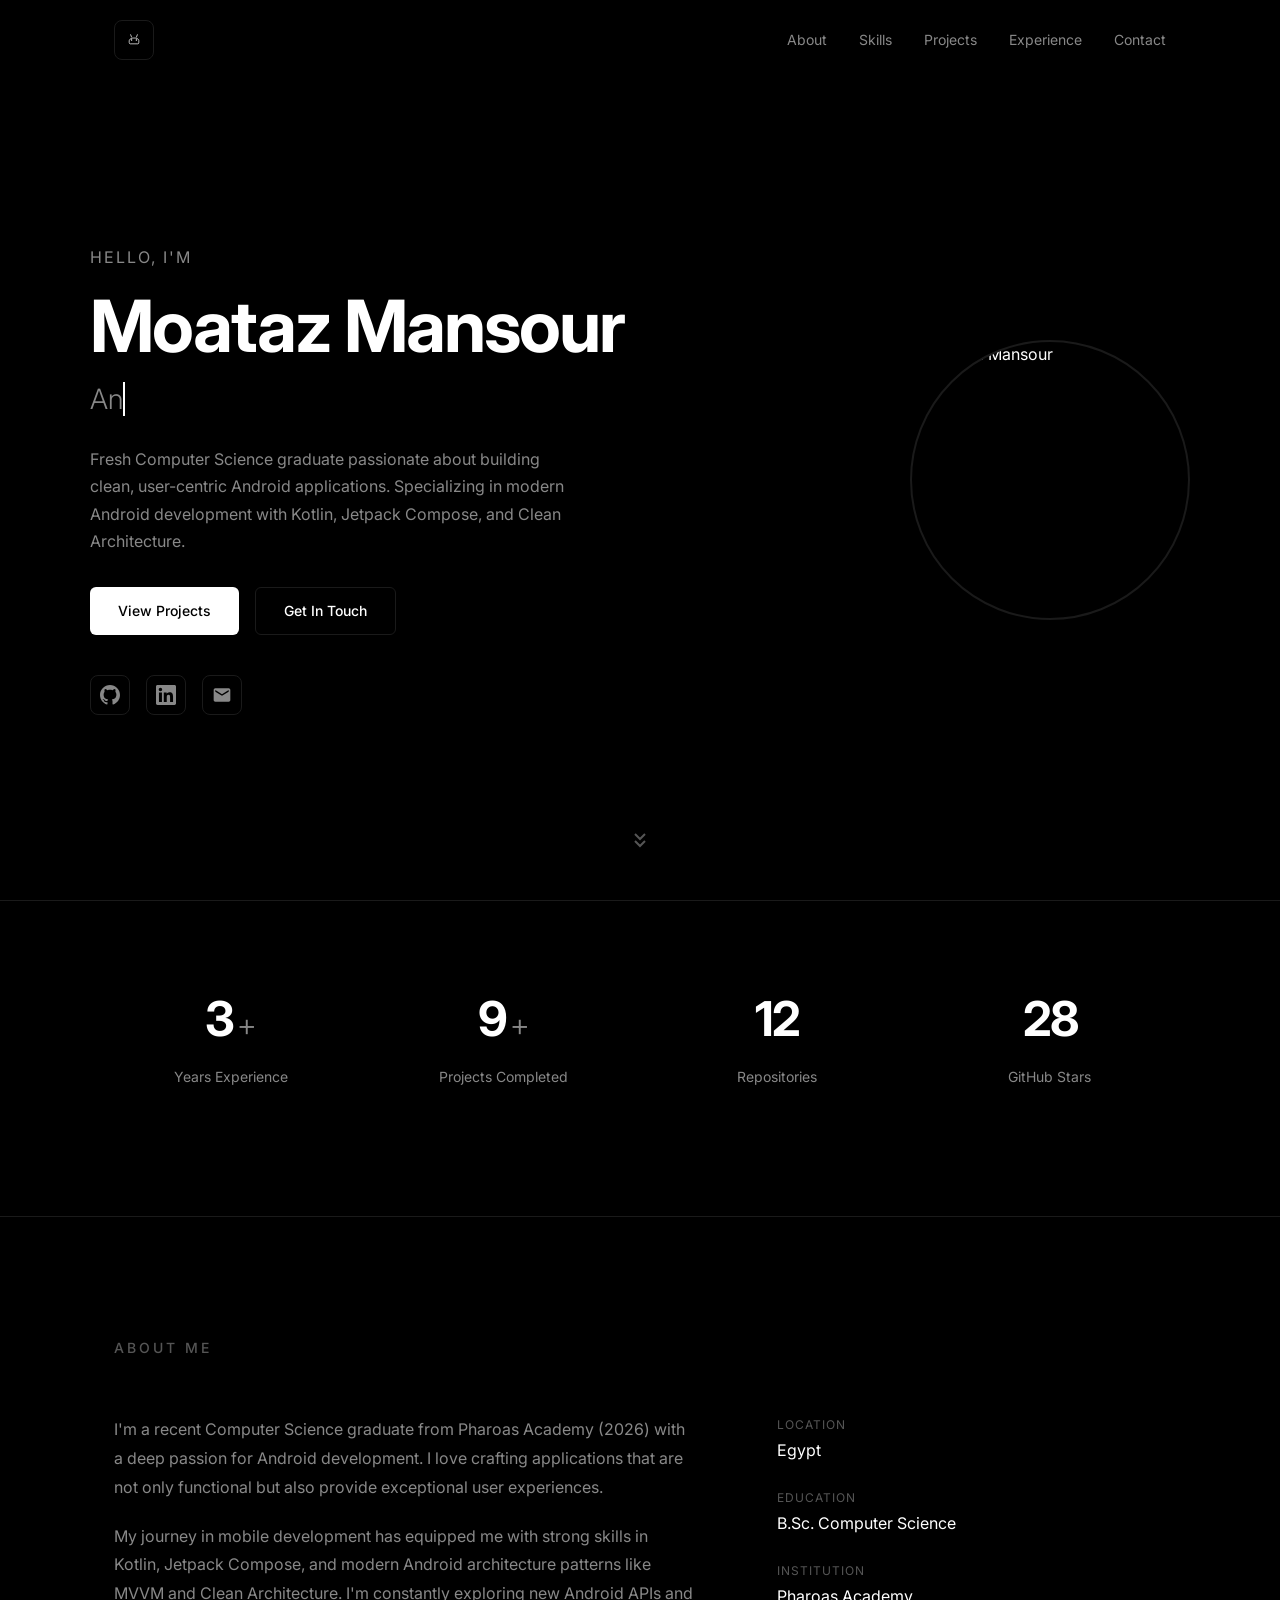
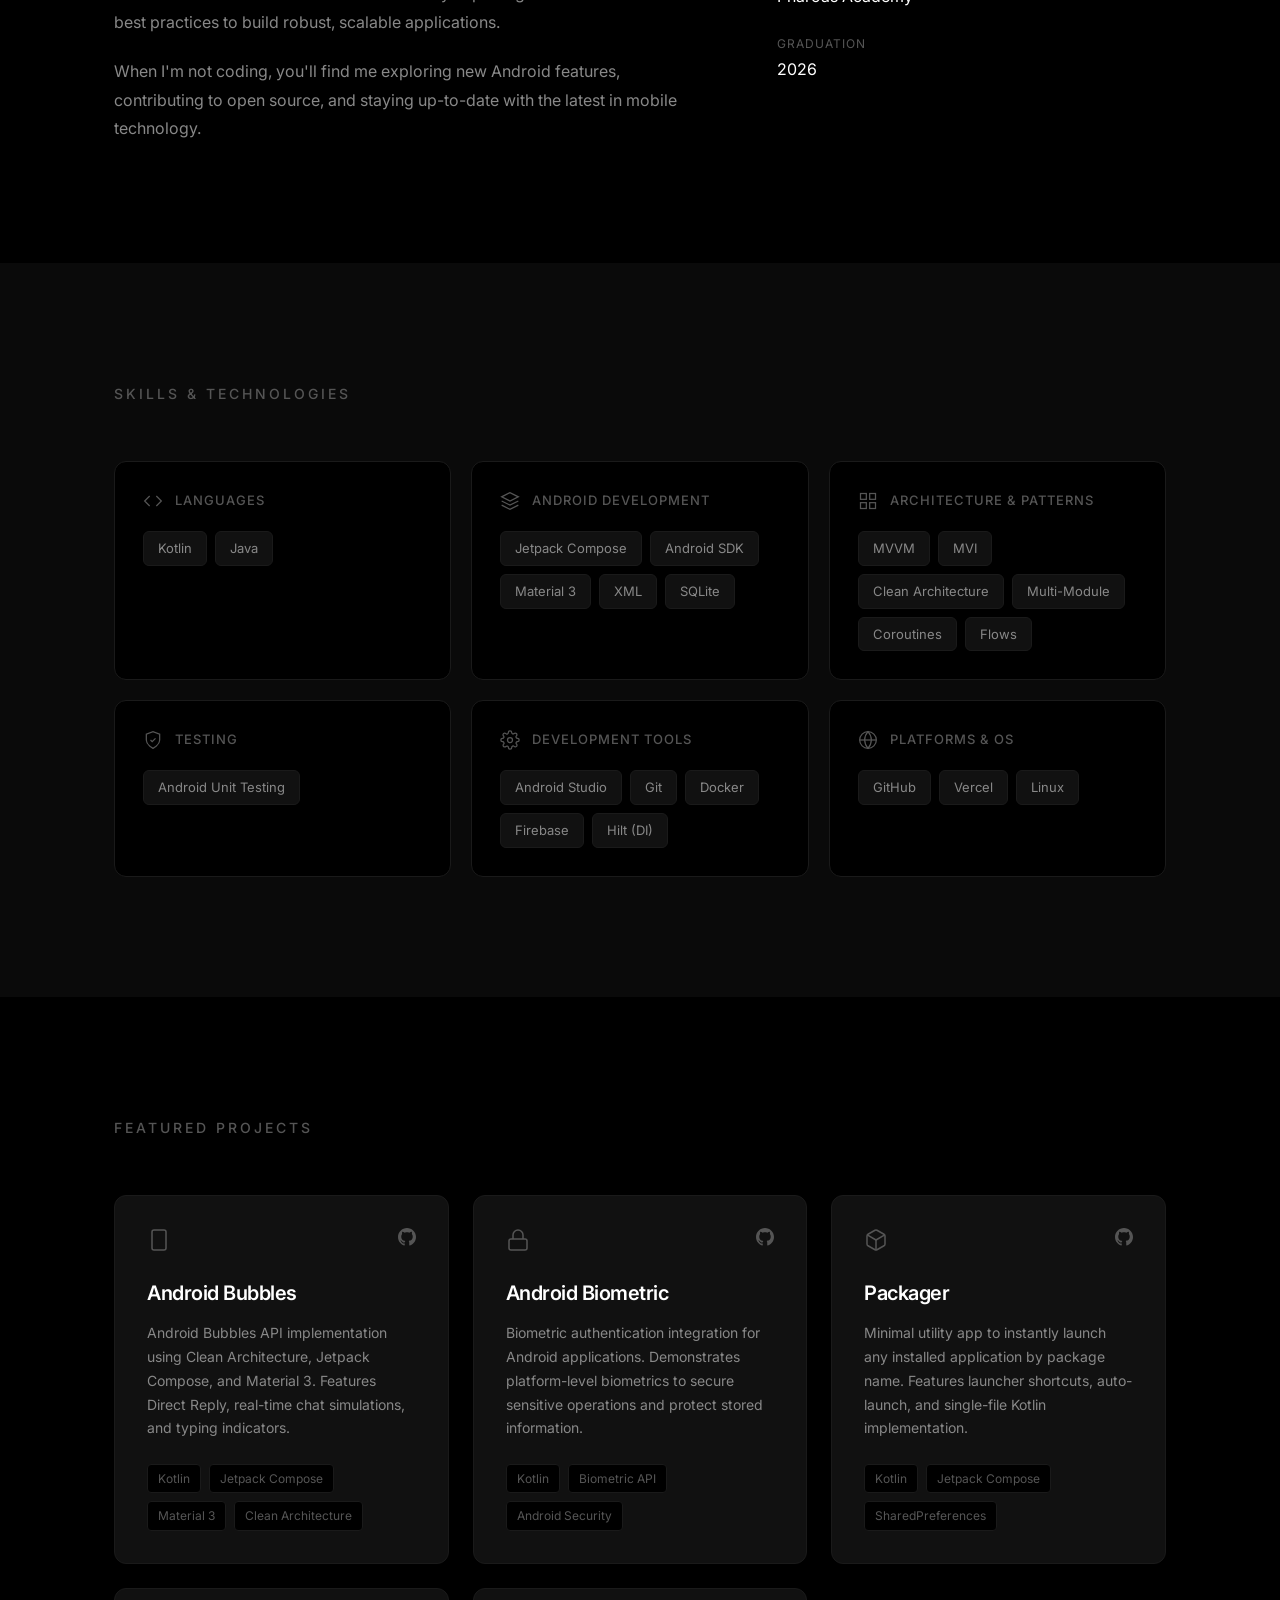
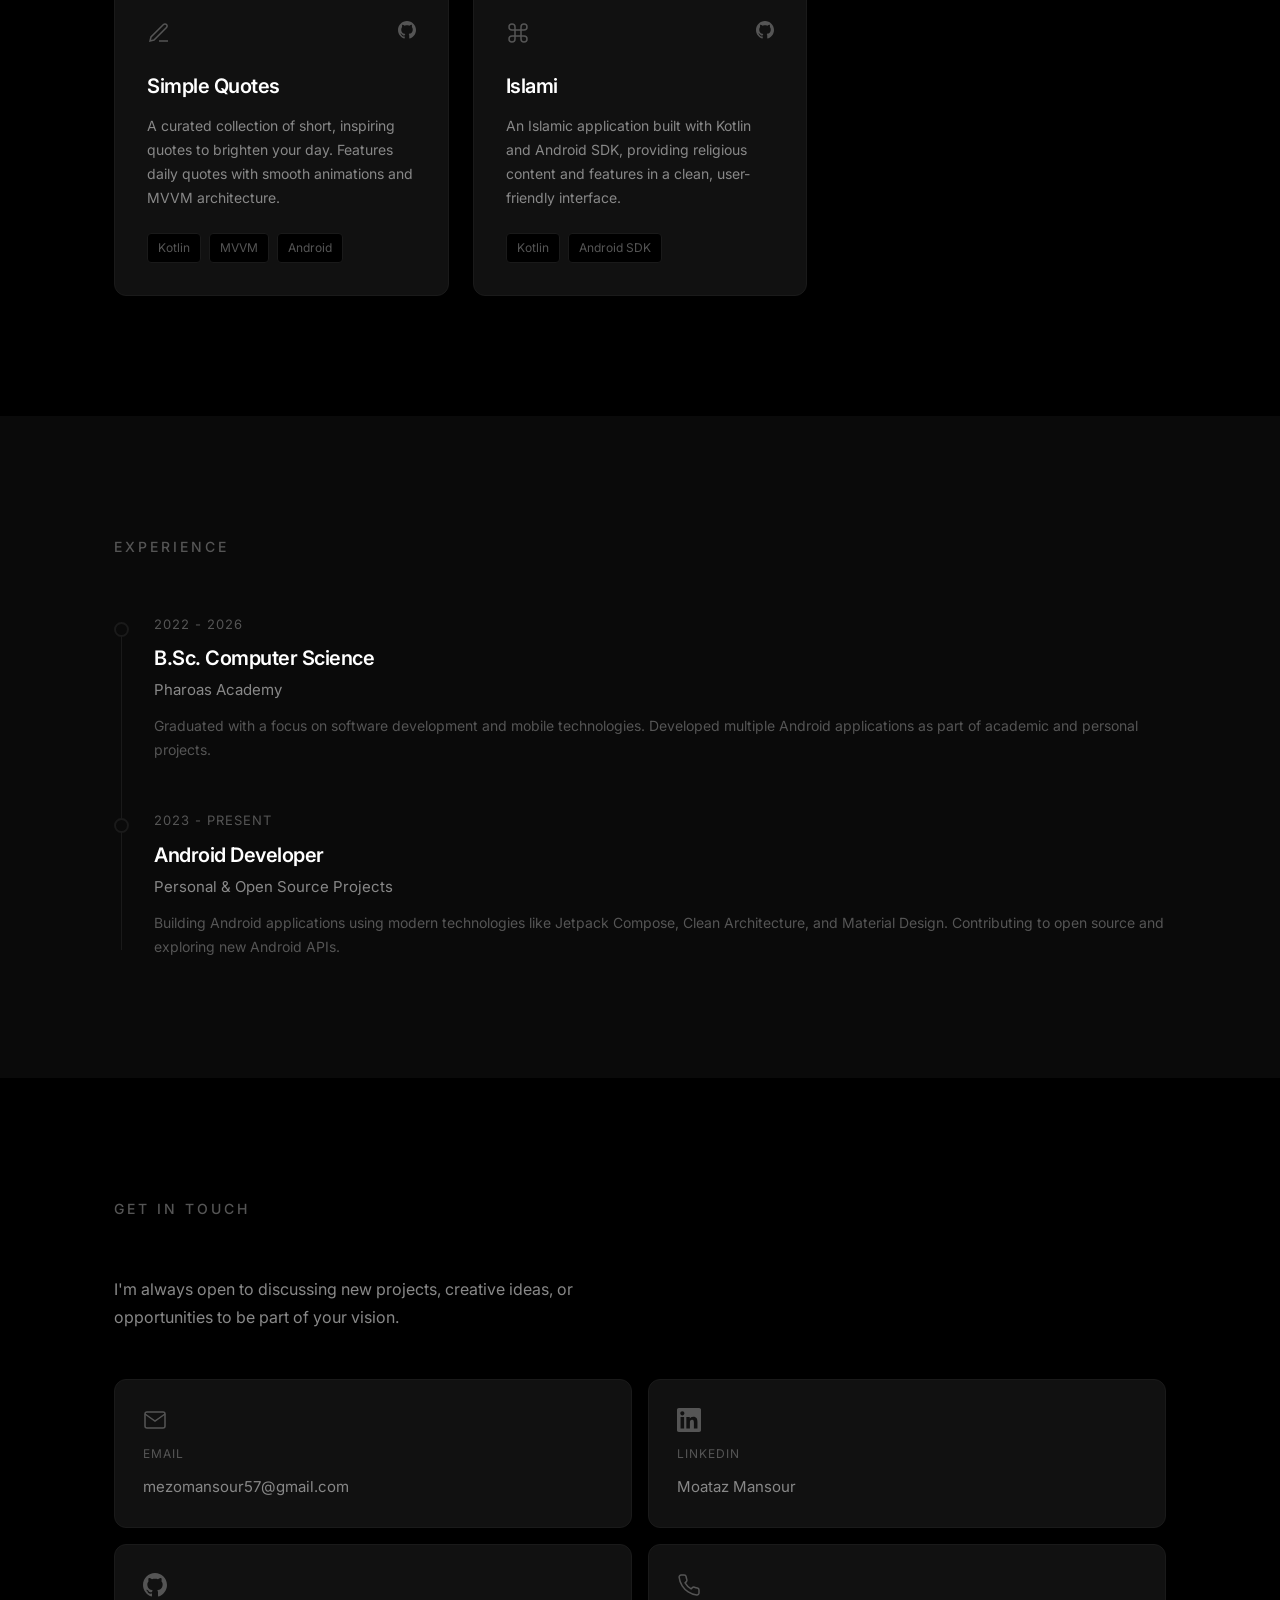
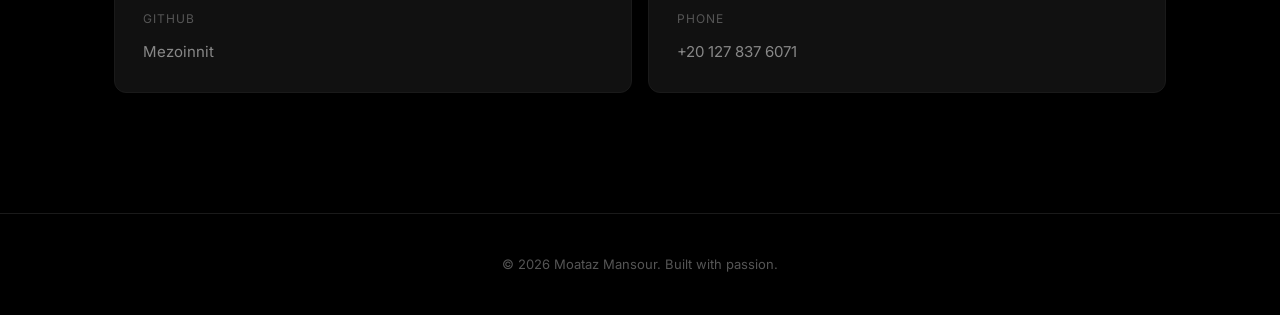
==== commit 9ac34843: "Add favicon, SEO tags, loader, animations, analytics, and Android head logo" ====
--- a/index.html
+++ b/index.html
@@ -4,17 +4,70 @@
     <meta charset="UTF-8">
     <meta name="viewport" content="width=device-width, initial-scale=1.0">
     <title>Moataz Mansour - Android Developer</title>
+
+    <!-- SEO Meta Tags -->
+    <meta name="description" content="Android Developer portfolio of Moataz Mansour. Fresh CS graduate specializing in Kotlin, Jetpack Compose, and Clean Architecture.">
+    <meta name="author" content="Moataz Mansour">
+    <meta property="og:title" content="Moataz Mansour - Android Developer">
+    <meta property="og:description" content="Android Developer specializing in Kotlin, Jetpack Compose, and Clean Architecture.">
+    <meta property="og:type" content="website">
+    <meta property="og:url" content="https://mezoinnit.github.io">
+    <meta property="og:image" content="https://avatars.githubusercontent.com/u/62043342?v=4">
+    <meta name="twitter:card" content="summary">
+    <meta name="twitter:title" content="Moataz Mansour - Android Developer">
+    <meta name="twitter:description" content="Android Developer specializing in Kotlin, Jetpack Compose, and Clean Architecture.">
+    <meta name="twitter:image" content="https://avatars.githubusercontent.com/u/62043342?v=4">
+
+    <!-- Favicon -->
+    <link rel="icon" type="image/svg+xml" href="favicon.svg">
+
+    <!-- Fonts -->
     <link rel="preconnect" href="https://fonts.googleapis.com">
     <link rel="preconnect" href="https://fonts.gstatic.com" crossorigin>
     <link href="https://fonts.googleapis.com/css2?family=Inter:wght@300;400;500;600;700&display=swap" rel="stylesheet">
-    <link rel="stylesheet" href="style.css">
+
+    <!-- Styles -->
+    <link rel="stylesheet" href="style.min.css">
+
+    <!-- Google Analytics -->
+    <script async src="https://www.googletagmanager.com/gtag/js?id=G-NG1HVGB1R5"></script>
+    <script>
+        window.dataLayer = window.dataLayer || [];
+        function gtag(){dataLayer.push(arguments);}
+        gtag('js', new Date());
+        gtag('config', 'G-NG1HVGB1R5');
+    </script>
 </head>
 <body>
+
+    <!-- Page Loader -->
+    <div class="loader" id="loader">
+        <div class="loader-content">
+            <div class="loader-logo">
+                <svg width="60" height="60" viewBox="0 0 100 100">
+                    <path d="M30 52 C30 38 70 38 70 52 L70 62 C70 64 68 66 66 66 L34 66 C32 66 30 64 30 62 Z" fill="none" stroke="#fff" stroke-width="3" stroke-linecap="round" stroke-linejoin="round"/>
+                    <circle cx="40" cy="50" r="3" fill="#fff"/>
+                    <circle cx="60" cy="50" r="3" fill="#fff"/>
+                    <line x1="40" y1="38" x2="36" y2="28" stroke="#fff" stroke-width="3" stroke-linecap="round"/>
+                    <line x1="60" y1="38" x2="64" y2="28" stroke="#fff" stroke-width="3" stroke-linecap="round"/>
+                </svg>
+            </div>
+            <div class="loader-bar"><div class="loader-progress"></div></div>
+        </div>
+    </div>
 
     <!-- Navigation -->
     <nav class="nav" id="nav">
         <div class="nav-inner">
-            <a href="#hero" class="nav-logo">M</a>
+            <a href="#hero" class="nav-logo">
+                <svg width="24" height="24" viewBox="0 0 100 100">
+                    <path d="M30 52 C30 38 70 38 70 52 L70 62 C70 64 68 66 66 66 L34 66 C32 66 30 64 30 62 Z" fill="none" stroke="#fff" stroke-width="3" stroke-linecap="round" stroke-linejoin="round"/>
+                    <circle cx="40" cy="50" r="3" fill="#fff"/>
+                    <circle cx="60" cy="50" r="3" fill="#fff"/>
+                    <line x1="40" y1="38" x2="36" y2="28" stroke="#fff" stroke-width="3" stroke-linecap="round"/>
+                    <line x1="60" y1="38" x2="64" y2="28" stroke="#fff" stroke-width="3" stroke-linecap="round"/>
+                </svg>
+            </a>
             <div class="nav-links">
                 <a href="#about">About</a>
                 <a href="#skills">Skills</a>
@@ -375,6 +428,6 @@
         </div>
     </footer>
 
-    <script src="script.js"></script>
+    <script src="script.min.js"></script>
 </body>
 </html>
--- a/style.min.css
+++ b/style.min.css
@@ -0,0 +1 @@
+/* ======================================== RESET & BASE ======================================== */ *, *::before, *::after { margin: 0; padding: 0; box-sizing: border-box; } :root { --bg: #000000; --bg-secondary: #0a0a0a; --bg-card: #111111; --border: #1a1a1a; --border-hover: #333333; --text: #ffffff; --text-secondary: #888888; --text-muted: #555555; --white: #ffffff; --black: #000000; --transition: 0.3s cubic-bezier(0.4, 0, 0.2, 1); --transition-slow: 0.6s cubic-bezier(0.4, 0, 0.2, 1); } html { scroll-behavior: smooth; scrollbar-width: thin; scrollbar-color: #333 #000; } body { font-family: 'Inter', -apple-system, BlinkMacSystemFont, 'Segoe UI', sans-serif; background-color: var(--bg); color: var(--text); line-height: 1.6; overflow-x: hidden; -webkit-font-smoothing: antialiased; } ::-webkit-scrollbar { width: 6px; } ::-webkit-scrollbar-track { background: var(--bg); } ::-webkit-scrollbar-thumb { background: #333; border-radius: 3px; } ::selection { background: var(--white); color: var(--black); } a { color: inherit; text-decoration: none; } img { max-width: 100%; display: block; } .container { max-width: 1100px; margin: 0 auto; padding: 0 24px; } /* ======================================== NAVIGATION ======================================== */ .nav { position: fixed; top: 0; left: 0; right: 0; z-index: 1000; padding: 20px 0; transition: var(--transition); background: transparent; } .nav.scrolled { background: rgba(0, 0, 0, 0.9); backdrop-filter: blur(20px); -webkit-backdrop-filter: blur(20px); padding: 14px 0; border-bottom: 1px solid var(--border); } .nav-inner { max-width: 1100px; margin: 0 auto; padding: 0 24px; display: flex; align-items: center; justify-content: space-between; } .nav-logo { width: 40px; height: 40px; display: flex; align-items: center; justify-content: center; border: 1px solid var(--border); border-radius: 8px; transition: var(--transition); } .nav-logo:hover { border-color: var(--white); } .nav-links { display: flex; gap: 32px; } .nav-links a { font-size: 14px; font-weight: 400; color: var(--text-secondary); transition: var(--transition); position: relative; } .nav-links a::after { content: ''; position: absolute; bottom: -4px; left: 0; width: 0; height: 1px; background: var(--white); transition: var(--transition); } .nav-links a:hover { color: var(--white); } .nav-links a:hover::after { width: 100%; } .nav-toggle { display: none; flex-direction: column; gap: 5px; background: none; border: none; cursor: pointer; padding: 4px; } .nav-toggle span { width: 20px; height: 1px; background: var(--white); transition: var(--transition); } .mobile-menu { display: none; position: fixed; top: 0; left: 0; right: 0; bottom: 0; background: var(--bg); z-index: 999; flex-direction: column; align-items: center; justify-content: center; gap: 32px; opacity: 0; pointer-events: none; transition: var(--transition); } .mobile-menu.active { opacity: 1; pointer-events: all; } .mobile-menu a { font-size: 24px; font-weight: 500; color: var(--text-secondary); transition: var(--transition); } .mobile-menu a:hover { color: var(--white); } /* ======================================== HERO SECTION ======================================== */ .hero { min-height: 100vh; display: flex; flex-direction: column; align-items: center; justify-content: center; padding: 120px 24px 60px; position: relative; } .hero-content { max-width: 1100px; width: 100%; display: grid; grid-template-columns: 1fr auto; gap: 80px; align-items: center; } .hero-greeting { font-size: 16px; font-weight: 400; color: var(--text-secondary); letter-spacing: 2px; text-transform: uppercase; margin-bottom: 16px; } .hero-name { font-size: clamp(40px, 7vw, 72px); font-weight: 700; letter-spacing: -2px; line-height: 1.1; margin-bottom: 12px; } .hero-title { font-size: clamp(20px, 3vw, 28px); font-weight: 300; color: var(--text-secondary); margin-bottom: 24px; } .hero-desc { font-size: 16px; color: var(--text-secondary); max-width: 480px; margin-bottom: 32px; line-height: 1.7; } .hero-cta { display: flex; gap: 16px; margin-bottom: 40px; } .btn { display: inline-flex; align-items: center; justify-content: center; padding: 12px 28px; font-size: 14px; font-weight: 500; font-family: inherit; border-radius: 6px; cursor: pointer; transition: var(--transition); border: none; } .btn-primary { background: var(--white); color: var(--black); } .btn-primary:hover { background: #e0e0e0; transform: translateY(-1px); } .btn-outline { background: transparent; color: var(--white); border: 1px solid var(--border); } .btn-outline:hover { border-color: var(--white); transform: translateY(-1px); } .hero-social { display: flex; gap: 16px; } .hero-social a { width: 40px; height: 40px; display: flex; align-items: center; justify-content: center; border: 1px solid var(--border); border-radius: 8px; color: var(--text-secondary); transition: var(--transition); } .hero-social a:hover { border-color: var(--white); color: var(--white); } .hero-image { position: relative; } .hero-image-wrapper { width: 280px; height: 280px; border-radius: 50%; overflow: hidden; border: 2px solid var(--border); transition: var(--transition); } .hero-image-wrapper:hover { border-color: var(--white); } .hero-image-wrapper img { width: 100%; height: 100%; object-fit: cover; } .scroll-indicator { position: absolute; bottom: 40px; left: 50%; transform: translateX(-50%); color: var(--text-muted); animation: bounce 2s infinite; } @keyframes bounce { 0%, 20%, 50%, 80%, 100% { transform: translateX(-50%) translateY(0); } 40% { transform: translateX(-50%) translateY(-8px); } 60% { transform: translateX(-50%) translateY(-4px); } } /* ======================================== STATS SECTION ======================================== */ .stats { padding: 80px 0; border-top: 1px solid var(--border); border-bottom: 1px solid var(--border); } .stats-grid { display: grid; grid-template-columns: repeat(4, 1fr); gap: 40px; margin-bottom: 48px; } .stat-item { text-align: center; } .stat-number { font-size: 48px; font-weight: 700; letter-spacing: -2px; display: inline; } .stat-plus { font-size: 32px; font-weight: 300; color: var(--text-secondary); } .stat-label { display: block; font-size: 14px; color: var(--text-secondary); margin-top: 8px; } /* ======================================== ABOUT SECTION ======================================== */ .about { padding: 120px 0; } .section-title { font-size: 14px; font-weight: 500; letter-spacing: 3px; text-transform: uppercase; color: var(--text-muted); margin-bottom: 48px; } .about-content { display: grid; grid-template-columns: 1.5fr 1fr; gap: 80px; } .about-text p { font-size: 16px; color: var(--text-secondary); margin-bottom: 20px; line-height: 1.8; } .about-text p:last-child { margin-bottom: 0; } .about-details { display: flex; flex-direction: column; gap: 24px; } .about-detail { display: flex; flex-direction: column; gap: 4px; } .detail-label { font-size: 12px; text-transform: uppercase; letter-spacing: 1px; color: var(--text-muted); } .detail-value { font-size: 16px; color: var(--white); } /* ======================================== SKILLS SECTION ======================================== */ .skills { padding: 120px 0; background: var(--bg-secondary); } .skills-grid { display: grid; grid-template-columns: repeat(3, 1fr); gap: 20px; } .skill-category { padding: 28px; background: var(--bg); border: 1px solid var(--border); border-radius: 12px; transition: var(--transition); } .skill-category:hover { border-color: var(--border-hover); } .skill-category-header { display: flex; align-items: center; gap: 12px; margin-bottom: 20px; } .skill-icon { color: var(--text-muted); flex-shrink: 0; transition: var(--transition); } .skill-category:hover .skill-icon { color: var(--white); } .skill-category-title { font-size: 13px; font-weight: 500; color: var(--text-muted); text-transform: uppercase; letter-spacing: 1px; } .skill-tags { display: flex; flex-wrap: wrap; gap: 8px; } .skill-tag { padding: 6px 14px; font-size: 13px; font-weight: 400; background: var(--bg-card); border: 1px solid var(--border); border-radius: 6px; color: var(--text-secondary); transition: var(--transition); } .skill-tag:hover { border-color: var(--white); color: var(--white); } /* ======================================== PROJECTS SECTION ======================================== */ .projects { padding: 120px 0; } .projects-grid { display: grid; grid-template-columns: repeat(auto-fit, minmax(320px, 1fr)); gap: 24px; } .project-card { padding: 32px; background: var(--bg-card); border: 1px solid var(--border); border-radius: 12px; transition: var(--transition); display: flex; flex-direction: column; } .project-card:hover { border-color: var(--border-hover); transform: translateY(-4px); } .project-header { display: flex; align-items: center; justify-content: space-between; margin-bottom: 24px; } .project-icon { color: var(--text-muted); } .project-links { display: flex; gap: 12px; } .project-links a { color: var(--text-muted); transition: var(--transition); } .project-links a:hover { color: var(--white); } .project-title { font-size: 20px; font-weight: 600; margin-bottom: 12px; letter-spacing: -0.5px; } .project-desc { font-size: 14px; color: var(--text-secondary); line-height: 1.7; margin-bottom: 24px; flex-grow: 1; } .project-tech { display: flex; flex-wrap: wrap; gap: 8px; } .project-tech span { font-size: 12px; color: var(--text-muted); padding: 4px 10px; background: var(--bg); border: 1px solid var(--border); border-radius: 4px; } /* ======================================== EXPERIENCE SECTION ======================================== */ .experience { padding: 120px 0; background: var(--bg-secondary); } .timeline { position: relative; padding-left: 40px; } .timeline::before { content: ''; position: absolute; left: 7px; top: 8px; bottom: 8px; width: 1px; background: var(--border); } .timeline-item { position: relative; padding-bottom: 48px; } .timeline-item:last-child { padding-bottom: 0; } .timeline-dot { position: absolute; left: -40px; top: 8px; width: 15px; height: 15px; border-radius: 50%; border: 2px solid var(--border); background: var(--bg-secondary); transition: var(--transition); } .timeline-item:hover .timeline-dot { border-color: var(--white); background: var(--white); } .timeline-content { transition: var(--transition); } .timeline-item:hover .timeline-content { transform: translateX(4px); } .timeline-date { font-size: 13px; color: var(--text-muted); letter-spacing: 1px; text-transform: uppercase; display: block; margin-bottom: 8px; } .timeline-title { font-size: 20px; font-weight: 600; margin-bottom: 4px; letter-spacing: -0.5px; } .timeline-company { font-size: 15px; color: var(--text-secondary); margin-bottom: 12px; } .timeline-desc { font-size: 14px; color: var(--text-muted); line-height: 1.7; } /* ======================================== CONTACT SECTION ======================================== */ .contact { padding: 120px 0; } .contact-desc { font-size: 16px; color: var(--text-secondary); max-width: 480px; margin-bottom: 48px; line-height: 1.7; } .contact-grid { display: grid; grid-template-columns: repeat(2, 1fr); gap: 16px; } .contact-card { display: flex; flex-direction: column; gap: 12px; padding: 28px; background: var(--bg-card); border: 1px solid var(--border); border-radius: 12px; transition: var(--transition); } .contact-card:hover { border-color: var(--border-hover); transform: translateY(-2px); } .contact-card svg { color: var(--text-muted); transition: var(--transition); } .contact-card:hover svg { color: var(--white); } .contact-label { font-size: 12px; text-transform: uppercase; letter-spacing: 1px; color: var(--text-muted); } .contact-value { font-size: 15px; color: var(--text-secondary); transition: var(--transition); } .contact-card:hover .contact-value { color: var(--white); } /* ======================================== FOOTER ======================================== */ .footer { padding: 40px 0; border-top: 1px solid var(--border); text-align: center; } .footer-text { font-size: 13px; color: var(--text-muted); } /* ======================================== ANIMATIONS ======================================== */ .fade-in { opacity: 0; transform: translateY(20px); transition: opacity 0.6s ease, transform 0.6s ease; } .fade-in.visible { opacity: 1; transform: translateY(0); } /* ======================================== PAGE LOADER ======================================== */ .loader { position: fixed; top: 0; left: 0; right: 0; bottom: 0; background: var(--bg); z-index: 9999; display: flex; align-items: center; justify-content: center; transition: opacity 0.5s ease, visibility 0.5s ease; } .loader.hidden { opacity: 0; visibility: hidden; } .loader-content { text-align: center; } .loader-logo { margin-bottom: 24px; animation: loaderPulse 1.5s ease infinite; } @keyframes loaderPulse { 0%, 100% { opacity: 0.4; } 50% { opacity: 1; } } .loader-bar { width: 120px; height: 2px; background: var(--border); border-radius: 2px; overflow: hidden; } .loader-progress { width: 0%; height: 100%; background: var(--white); border-radius: 2px; animation: loaderProgress 1.5s ease forwards; } @keyframes loaderProgress { 0% { width: 0%; } 100% { width: 100%; } } /* ======================================== TYPING EFFECT ======================================== */ .hero-title .typing-text { border-right: 2px solid var(--white); animation: blink 0.7s step-end infinite; } @keyframes blink { 50% { border-color: transparent; } } /* ======================================== CARD TILT EFFECT ======================================== */ .project-card { transform-style: preserve-3d; perspective: 1000px; } .project-card:hover { border-color: var(--border-hover); } /* ======================================== MAGNETIC BUTTON EFFECT ======================================== */ .btn { position: relative; overflow: hidden; } .btn::after { content: ''; position: absolute; top: 50%; left: 50%; width: 0; height: 0; background: rgba(255, 255, 255, 0.1); border-radius: 50%; transform: translate(-50%, -50%); transition: width 0.6s ease, height 0.6s ease; } .btn:hover::after { width: 300px; height: 300px; } /* ======================================== SECTION TITLE REVEAL ======================================== */ .section-title { position: relative; display: inline-block; overflow: hidden; } .section-title::after { content: ''; position: absolute; bottom: -4px; left: 0; width: 0; height: 1px; background: var(--white); transition: width 0.6s ease; } .section-title.visible::after { width: 100%; } /* ======================================== SKILL TAG SHIMMER ======================================== */ .skill-tag { position: relative; overflow: hidden; } .skill-tag::before { content: ''; position: absolute; top: 0; left: -100%; width: 100%; height: 100%; background: linear-gradient(90deg, transparent, rgba(255,255,255,0.05), transparent); transition: left 0.5s ease; } .skill-tag:hover::before { left: 100%; } /* ======================================== PARALLAX HERO IMAGE ======================================== */ .hero-image-wrapper { transition: transform 0.1s ease-out; } /* ======================================== RESPONSIVE ======================================== */ @media (max-width: 900px) { .hero-content { grid-template-columns: 1fr; gap: 48px; text-align: center; } .hero-text { order: 2; } .hero-image { order: 1; } .hero-image-wrapper { width: 200px; height: 200px; margin: 0 auto; } .hero-desc { margin-left: auto; margin-right: auto; } .hero-cta { justify-content: center; } .hero-social { justify-content: center; } .stats-grid { grid-template-columns: repeat(2, 1fr); gap: 32px; } .about-content { grid-template-columns: 1fr; gap: 48px; } .skills-grid { grid-template-columns: repeat(2, 1fr); } .projects-grid { grid-template-columns: 1fr; } .contact-grid { grid-template-columns: 1fr; } } @media (max-width: 600px) { .nav-links { display: none; } .nav-toggle { display: flex; } .mobile-menu { display: flex; } .hero { padding: 100px 24px 60px; } .hero-name { letter-spacing: -1px; } .stats-grid { grid-template-columns: repeat(2, 1fr); gap: 24px; } .stat-number { font-size: 36px; } .skills-grid { grid-template-columns: 1fr; } .skill-category { padding: 24px; } .project-card { padding: 24px; } .contact-card { padding: 20px; } .about, .skills, .projects, .experience, .contact { padding: 80px 0; } }
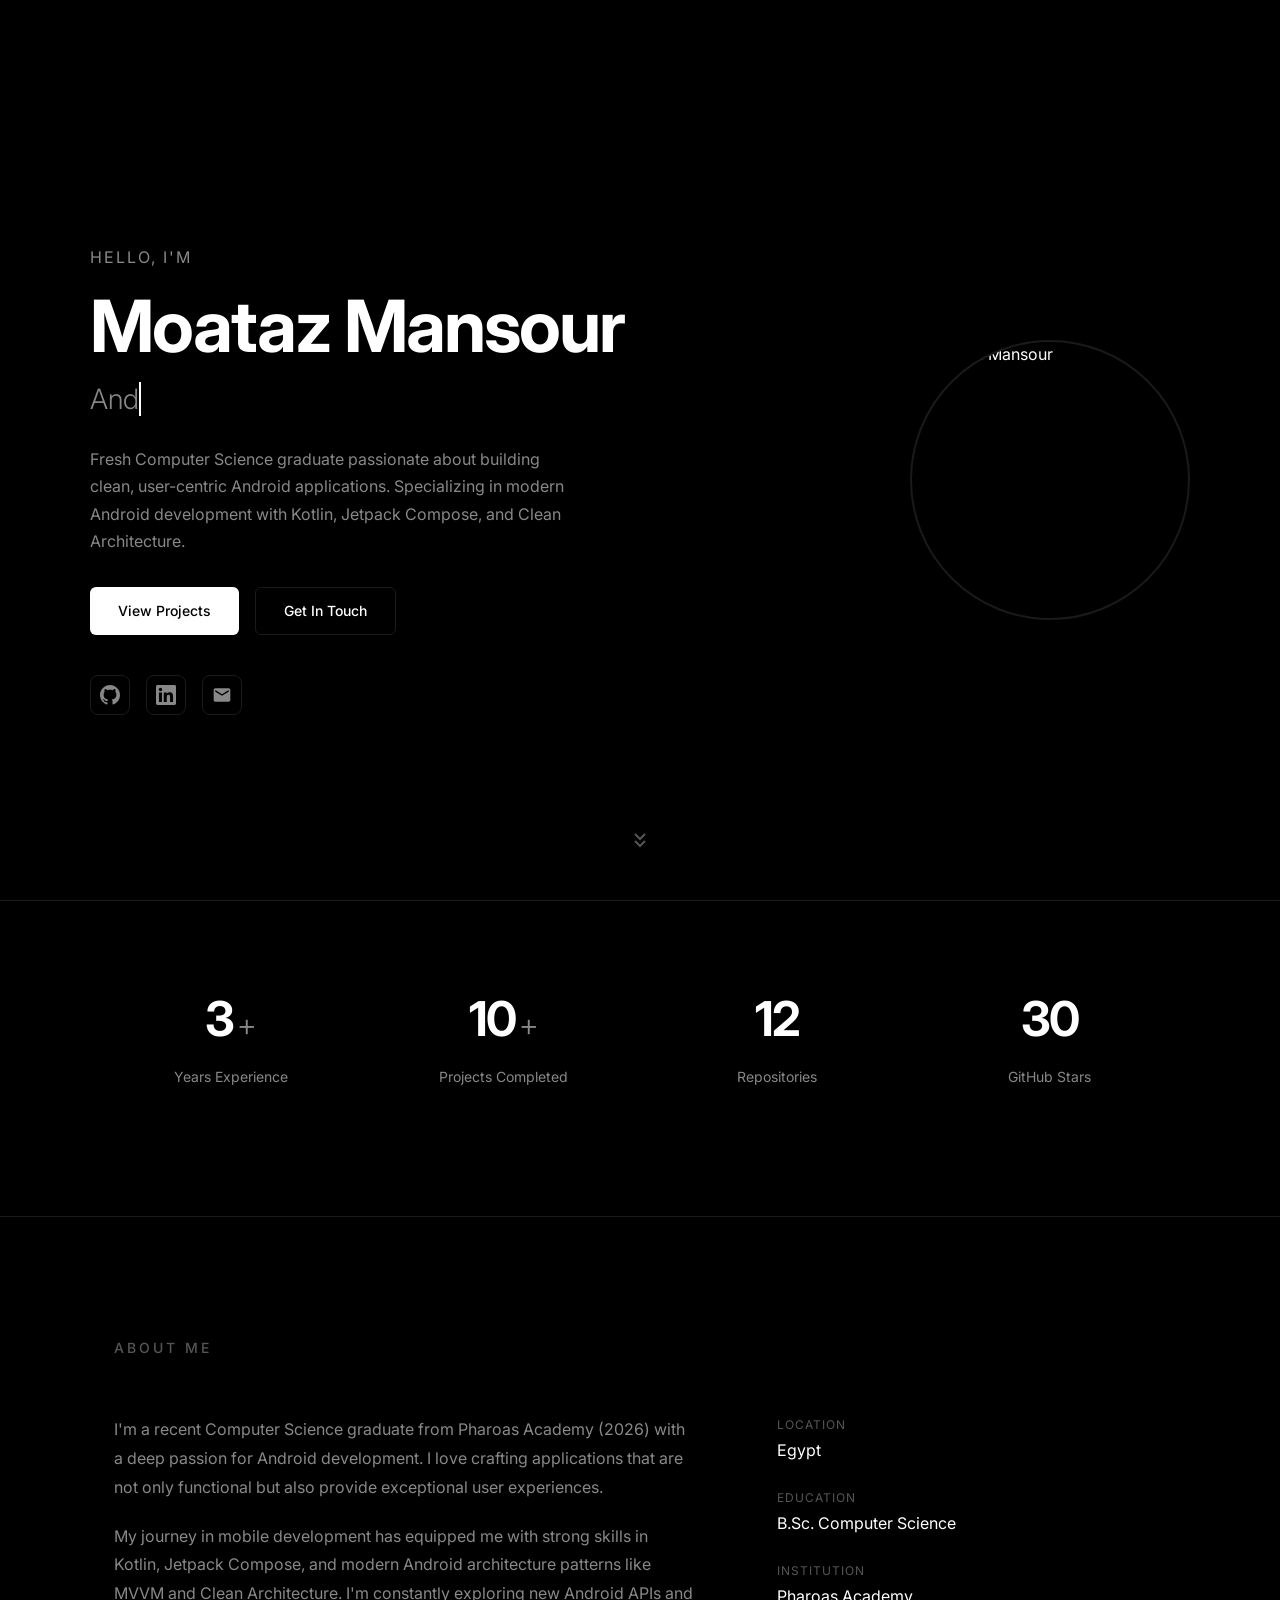
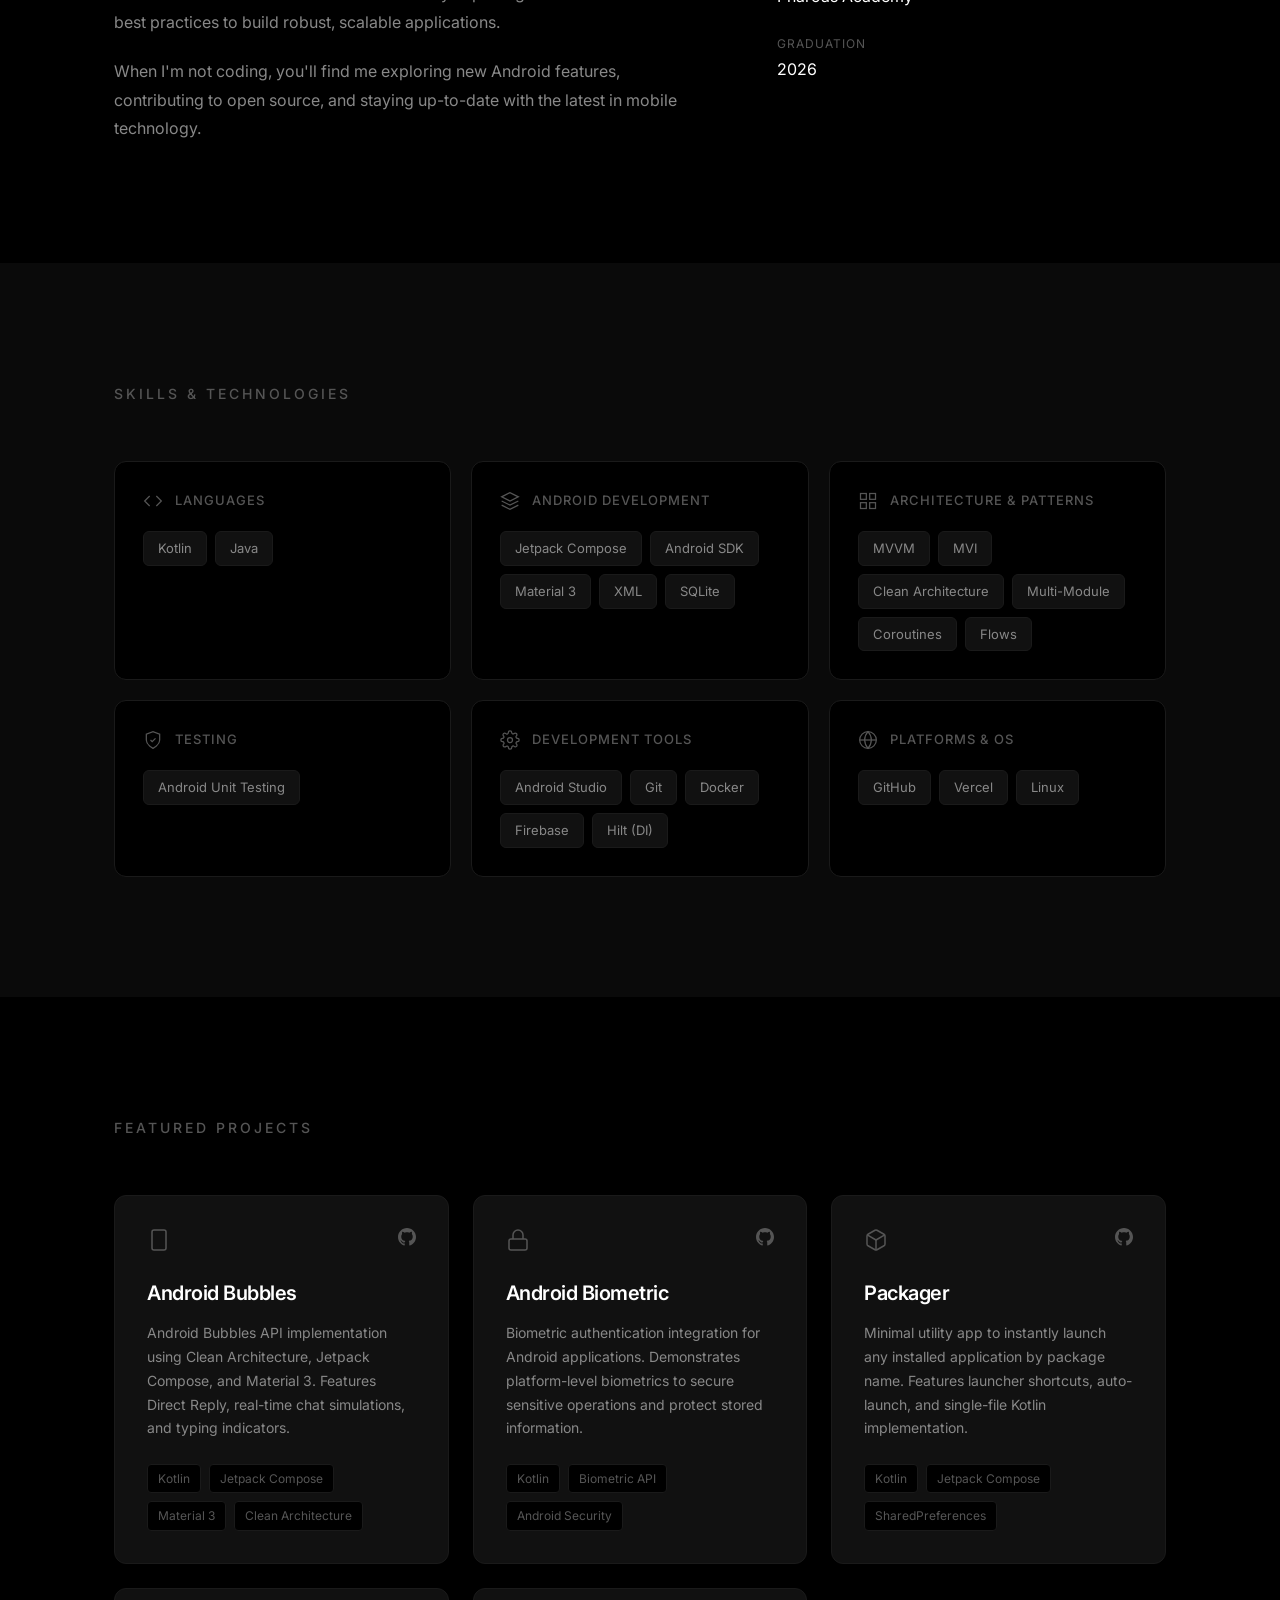
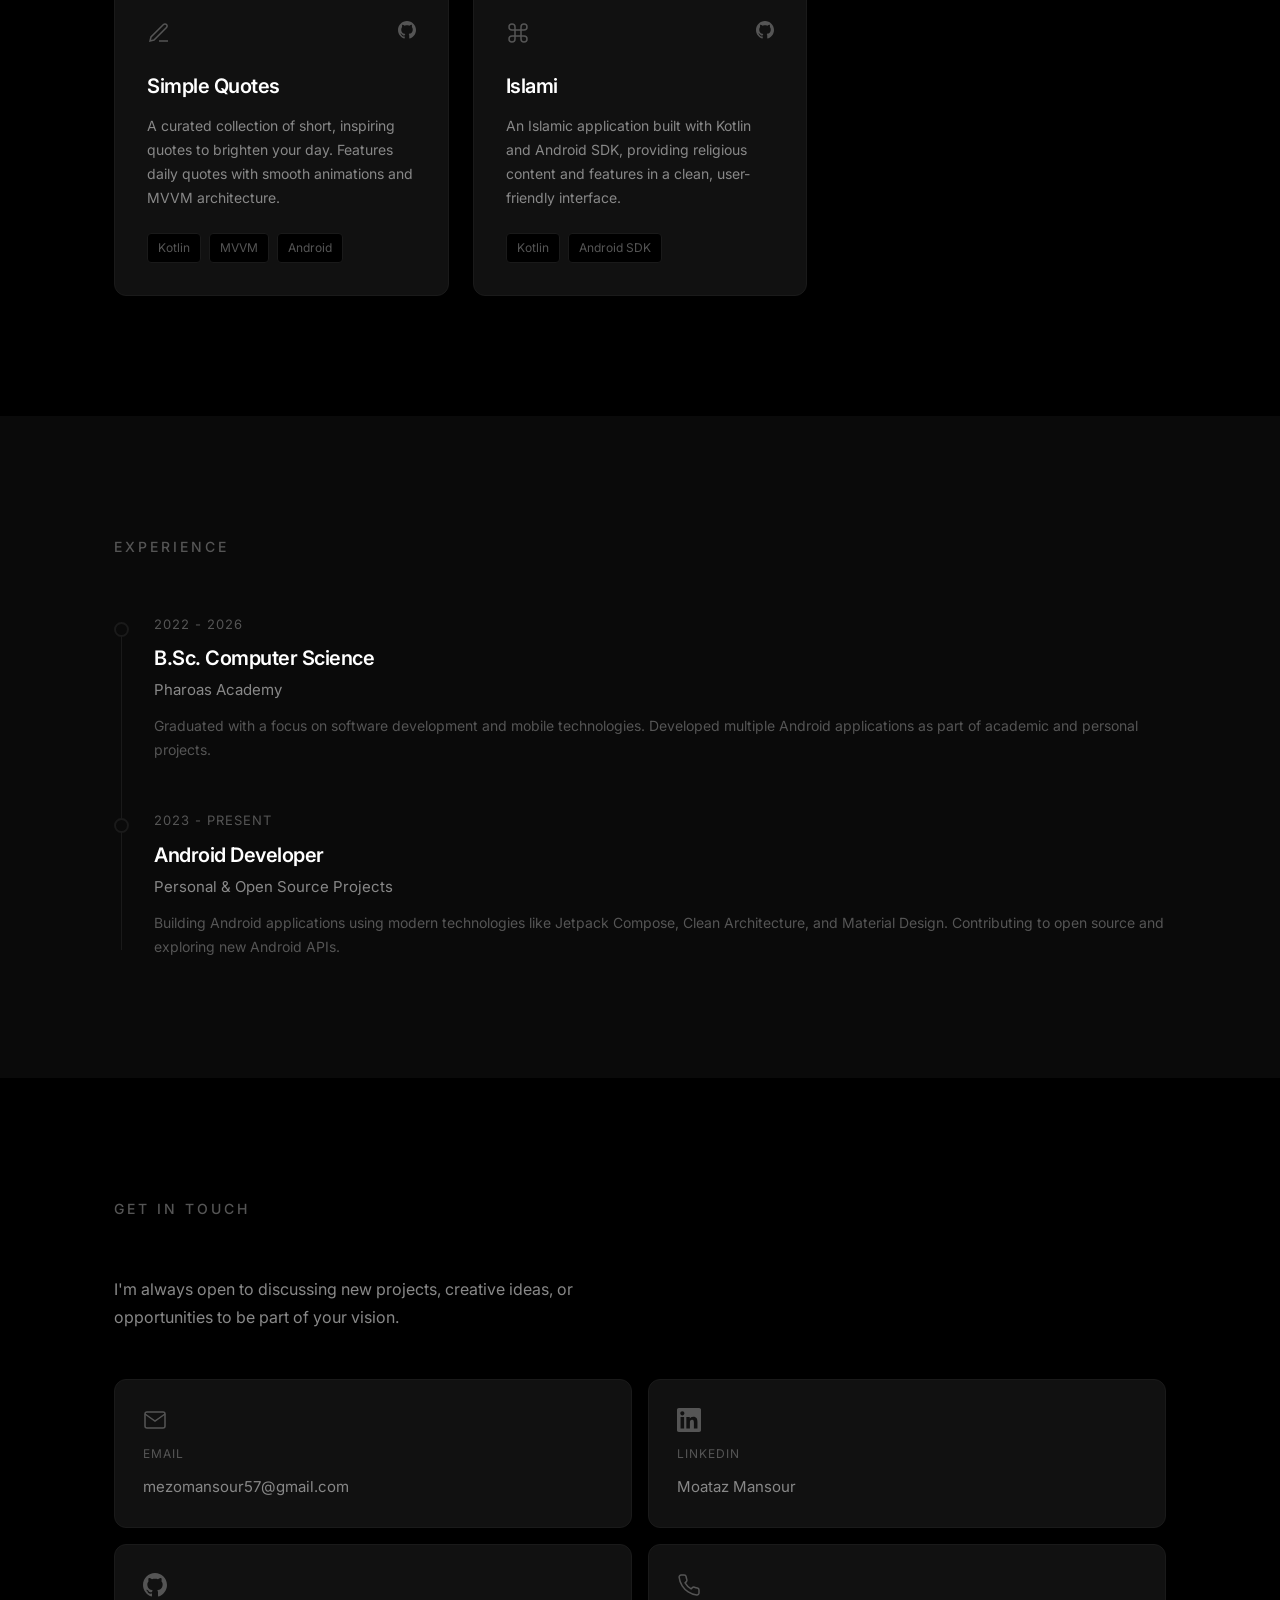
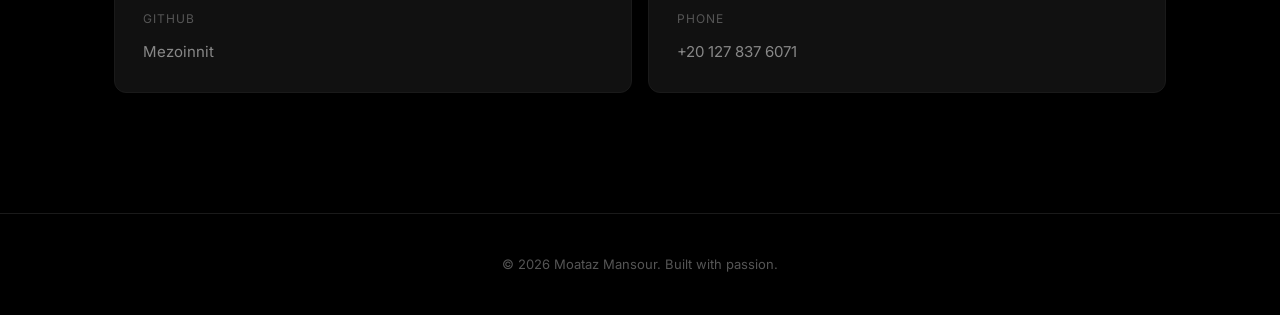
==== commit 68183853: "Remove navigation bar completely" ====
--- a/index.html
+++ b/index.html
@@ -54,42 +54,6 @@
             </div>
             <div class="loader-bar"><div class="loader-progress"></div></div>
         </div>
-    </div>
-
-    <!-- Navigation -->
-    <nav class="nav" id="nav">
-        <div class="nav-inner">
-            <a href="#hero" class="nav-logo">
-                <svg width="24" height="24" viewBox="0 0 100 100">
-                    <path d="M30 52 C30 38 70 38 70 52 L70 62 C70 64 68 66 66 66 L34 66 C32 66 30 64 30 62 Z" fill="none" stroke="#fff" stroke-width="3" stroke-linecap="round" stroke-linejoin="round"/>
-                    <circle cx="40" cy="50" r="3" fill="#fff"/>
-                    <circle cx="60" cy="50" r="3" fill="#fff"/>
-                    <line x1="40" y1="38" x2="36" y2="28" stroke="#fff" stroke-width="3" stroke-linecap="round"/>
-                    <line x1="60" y1="38" x2="64" y2="28" stroke="#fff" stroke-width="3" stroke-linecap="round"/>
-                </svg>
-            </a>
-            <div class="nav-links">
-                <a href="#about">About</a>
-                <a href="#skills">Skills</a>
-                <a href="#projects">Projects</a>
-                <a href="#experience">Experience</a>
-                <a href="#contact">Contact</a>
-            </div>
-            <button class="nav-toggle" id="navToggle" aria-label="Toggle menu">
-                <span></span>
-                <span></span>
-                <span></span>
-            </button>
-        </div>
-    </nav>
-
-    <!-- Mobile Menu -->
-    <div class="mobile-menu" id="mobileMenu">
-        <a href="#about">About</a>
-        <a href="#skills">Skills</a>
-        <a href="#projects">Projects</a>
-        <a href="#experience">Experience</a>
-        <a href="#contact">Contact</a>
     </div>
 
     <!-- Hero Section -->
--- a/style.min.css
+++ b/style.min.css
@@ -1 +1 @@
-/* ======================================== RESET & BASE ======================================== */ *, *::before, *::after { margin: 0; padding: 0; box-sizing: border-box; } :root { --bg: #000000; --bg-secondary: #0a0a0a; --bg-card: #111111; --border: #1a1a1a; --border-hover: #333333; --text: #ffffff; --text-secondary: #888888; --text-muted: #555555; --white: #ffffff; --black: #000000; --transition: 0.3s cubic-bezier(0.4, 0, 0.2, 1); --transition-slow: 0.6s cubic-bezier(0.4, 0, 0.2, 1); } html { scroll-behavior: smooth; scrollbar-width: thin; scrollbar-color: #333 #000; } body { font-family: 'Inter', -apple-system, BlinkMacSystemFont, 'Segoe UI', sans-serif; background-color: var(--bg); color: var(--text); line-height: 1.6; overflow-x: hidden; -webkit-font-smoothing: antialiased; } ::-webkit-scrollbar { width: 6px; } ::-webkit-scrollbar-track { background: var(--bg); } ::-webkit-scrollbar-thumb { background: #333; border-radius: 3px; } ::selection { background: var(--white); color: var(--black); } a { color: inherit; text-decoration: none; } img { max-width: 100%; display: block; } .container { max-width: 1100px; margin: 0 auto; padding: 0 24px; } /* ======================================== NAVIGATION ======================================== */ .nav { position: fixed; top: 0; left: 0; right: 0; z-index: 1000; padding: 20px 0; transition: var(--transition); background: transparent; } .nav.scrolled { background: rgba(0, 0, 0, 0.9); backdrop-filter: blur(20px); -webkit-backdrop-filter: blur(20px); padding: 14px 0; border-bottom: 1px solid var(--border); } .nav-inner { max-width: 1100px; margin: 0 auto; padding: 0 24px; display: flex; align-items: center; justify-content: space-between; } .nav-logo { width: 40px; height: 40px; display: flex; align-items: center; justify-content: center; border: 1px solid var(--border); border-radius: 8px; transition: var(--transition); } .nav-logo:hover { border-color: var(--white); } .nav-links { display: flex; gap: 32px; } .nav-links a { font-size: 14px; font-weight: 400; color: var(--text-secondary); transition: var(--transition); position: relative; } .nav-links a::after { content: ''; position: absolute; bottom: -4px; left: 0; width: 0; height: 1px; background: var(--white); transition: var(--transition); } .nav-links a:hover { color: var(--white); } .nav-links a:hover::after { width: 100%; } .nav-toggle { display: none; flex-direction: column; gap: 5px; background: none; border: none; cursor: pointer; padding: 4px; } .nav-toggle span { width: 20px; height: 1px; background: var(--white); transition: var(--transition); } .mobile-menu { display: none; position: fixed; top: 0; left: 0; right: 0; bottom: 0; background: var(--bg); z-index: 999; flex-direction: column; align-items: center; justify-content: center; gap: 32px; opacity: 0; pointer-events: none; transition: var(--transition); } .mobile-menu.active { opacity: 1; pointer-events: all; } .mobile-menu a { font-size: 24px; font-weight: 500; color: var(--text-secondary); transition: var(--transition); } .mobile-menu a:hover { color: var(--white); } /* ======================================== HERO SECTION ======================================== */ .hero { min-height: 100vh; display: flex; flex-direction: column; align-items: center; justify-content: center; padding: 120px 24px 60px; position: relative; } .hero-content { max-width: 1100px; width: 100%; display: grid; grid-template-columns: 1fr auto; gap: 80px; align-items: center; } .hero-greeting { font-size: 16px; font-weight: 400; color: var(--text-secondary); letter-spacing: 2px; text-transform: uppercase; margin-bottom: 16px; } .hero-name { font-size: clamp(40px, 7vw, 72px); font-weight: 700; letter-spacing: -2px; line-height: 1.1; margin-bottom: 12px; } .hero-title { font-size: clamp(20px, 3vw, 28px); font-weight: 300; color: var(--text-secondary); margin-bottom: 24px; } .hero-desc { font-size: 16px; color: var(--text-secondary); max-width: 480px; margin-bottom: 32px; line-height: 1.7; } .hero-cta { display: flex; gap: 16px; margin-bottom: 40px; } .btn { display: inline-flex; align-items: center; justify-content: center; padding: 12px 28px; font-size: 14px; font-weight: 500; font-family: inherit; border-radius: 6px; cursor: pointer; transition: var(--transition); border: none; } .btn-primary { background: var(--white); color: var(--black); } .btn-primary:hover { background: #e0e0e0; transform: translateY(-1px); } .btn-outline { background: transparent; color: var(--white); border: 1px solid var(--border); } .btn-outline:hover { border-color: var(--white); transform: translateY(-1px); } .hero-social { display: flex; gap: 16px; } .hero-social a { width: 40px; height: 40px; display: flex; align-items: center; justify-content: center; border: 1px solid var(--border); border-radius: 8px; color: var(--text-secondary); transition: var(--transition); } .hero-social a:hover { border-color: var(--white); color: var(--white); } .hero-image { position: relative; } .hero-image-wrapper { width: 280px; height: 280px; border-radius: 50%; overflow: hidden; border: 2px solid var(--border); transition: var(--transition); } .hero-image-wrapper:hover { border-color: var(--white); } .hero-image-wrapper img { width: 100%; height: 100%; object-fit: cover; } .scroll-indicator { position: absolute; bottom: 40px; left: 50%; transform: translateX(-50%); color: var(--text-muted); animation: bounce 2s infinite; } @keyframes bounce { 0%, 20%, 50%, 80%, 100% { transform: translateX(-50%) translateY(0); } 40% { transform: translateX(-50%) translateY(-8px); } 60% { transform: translateX(-50%) translateY(-4px); } } /* ======================================== STATS SECTION ======================================== */ .stats { padding: 80px 0; border-top: 1px solid var(--border); border-bottom: 1px solid var(--border); } .stats-grid { display: grid; grid-template-columns: repeat(4, 1fr); gap: 40px; margin-bottom: 48px; } .stat-item { text-align: center; } .stat-number { font-size: 48px; font-weight: 700; letter-spacing: -2px; display: inline; } .stat-plus { font-size: 32px; font-weight: 300; color: var(--text-secondary); } .stat-label { display: block; font-size: 14px; color: var(--text-secondary); margin-top: 8px; } /* ======================================== ABOUT SECTION ======================================== */ .about { padding: 120px 0; } .section-title { font-size: 14px; font-weight: 500; letter-spacing: 3px; text-transform: uppercase; color: var(--text-muted); margin-bottom: 48px; } .about-content { display: grid; grid-template-columns: 1.5fr 1fr; gap: 80px; } .about-text p { font-size: 16px; color: var(--text-secondary); margin-bottom: 20px; line-height: 1.8; } .about-text p:last-child { margin-bottom: 0; } .about-details { display: flex; flex-direction: column; gap: 24px; } .about-detail { display: flex; flex-direction: column; gap: 4px; } .detail-label { font-size: 12px; text-transform: uppercase; letter-spacing: 1px; color: var(--text-muted); } .detail-value { font-size: 16px; color: var(--white); } /* ======================================== SKILLS SECTION ======================================== */ .skills { padding: 120px 0; background: var(--bg-secondary); } .skills-grid { display: grid; grid-template-columns: repeat(3, 1fr); gap: 20px; } .skill-category { padding: 28px; background: var(--bg); border: 1px solid var(--border); border-radius: 12px; transition: var(--transition); } .skill-category:hover { border-color: var(--border-hover); } .skill-category-header { display: flex; align-items: center; gap: 12px; margin-bottom: 20px; } .skill-icon { color: var(--text-muted); flex-shrink: 0; transition: var(--transition); } .skill-category:hover .skill-icon { color: var(--white); } .skill-category-title { font-size: 13px; font-weight: 500; color: var(--text-muted); text-transform: uppercase; letter-spacing: 1px; } .skill-tags { display: flex; flex-wrap: wrap; gap: 8px; } .skill-tag { padding: 6px 14px; font-size: 13px; font-weight: 400; background: var(--bg-card); border: 1px solid var(--border); border-radius: 6px; color: var(--text-secondary); transition: var(--transition); } .skill-tag:hover { border-color: var(--white); color: var(--white); } /* ======================================== PROJECTS SECTION ======================================== */ .projects { padding: 120px 0; } .projects-grid { display: grid; grid-template-columns: repeat(auto-fit, minmax(320px, 1fr)); gap: 24px; } .project-card { padding: 32px; background: var(--bg-card); border: 1px solid var(--border); border-radius: 12px; transition: var(--transition); display: flex; flex-direction: column; } .project-card:hover { border-color: var(--border-hover); transform: translateY(-4px); } .project-header { display: flex; align-items: center; justify-content: space-between; margin-bottom: 24px; } .project-icon { color: var(--text-muted); } .project-links { display: flex; gap: 12px; } .project-links a { color: var(--text-muted); transition: var(--transition); } .project-links a:hover { color: var(--white); } .project-title { font-size: 20px; font-weight: 600; margin-bottom: 12px; letter-spacing: -0.5px; } .project-desc { font-size: 14px; color: var(--text-secondary); line-height: 1.7; margin-bottom: 24px; flex-grow: 1; } .project-tech { display: flex; flex-wrap: wrap; gap: 8px; } .project-tech span { font-size: 12px; color: var(--text-muted); padding: 4px 10px; background: var(--bg); border: 1px solid var(--border); border-radius: 4px; } /* ======================================== EXPERIENCE SECTION ======================================== */ .experience { padding: 120px 0; background: var(--bg-secondary); } .timeline { position: relative; padding-left: 40px; } .timeline::before { content: ''; position: absolute; left: 7px; top: 8px; bottom: 8px; width: 1px; background: var(--border); } .timeline-item { position: relative; padding-bottom: 48px; } .timeline-item:last-child { padding-bottom: 0; } .timeline-dot { position: absolute; left: -40px; top: 8px; width: 15px; height: 15px; border-radius: 50%; border: 2px solid var(--border); background: var(--bg-secondary); transition: var(--transition); } .timeline-item:hover .timeline-dot { border-color: var(--white); background: var(--white); } .timeline-content { transition: var(--transition); } .timeline-item:hover .timeline-content { transform: translateX(4px); } .timeline-date { font-size: 13px; color: var(--text-muted); letter-spacing: 1px; text-transform: uppercase; display: block; margin-bottom: 8px; } .timeline-title { font-size: 20px; font-weight: 600; margin-bottom: 4px; letter-spacing: -0.5px; } .timeline-company { font-size: 15px; color: var(--text-secondary); margin-bottom: 12px; } .timeline-desc { font-size: 14px; color: var(--text-muted); line-height: 1.7; } /* ======================================== CONTACT SECTION ======================================== */ .contact { padding: 120px 0; } .contact-desc { font-size: 16px; color: var(--text-secondary); max-width: 480px; margin-bottom: 48px; line-height: 1.7; } .contact-grid { display: grid; grid-template-columns: repeat(2, 1fr); gap: 16px; } .contact-card { display: flex; flex-direction: column; gap: 12px; padding: 28px; background: var(--bg-card); border: 1px solid var(--border); border-radius: 12px; transition: var(--transition); } .contact-card:hover { border-color: var(--border-hover); transform: translateY(-2px); } .contact-card svg { color: var(--text-muted); transition: var(--transition); } .contact-card:hover svg { color: var(--white); } .contact-label { font-size: 12px; text-transform: uppercase; letter-spacing: 1px; color: var(--text-muted); } .contact-value { font-size: 15px; color: var(--text-secondary); transition: var(--transition); } .contact-card:hover .contact-value { color: var(--white); } /* ======================================== FOOTER ======================================== */ .footer { padding: 40px 0; border-top: 1px solid var(--border); text-align: center; } .footer-text { font-size: 13px; color: var(--text-muted); } /* ======================================== ANIMATIONS ======================================== */ .fade-in { opacity: 0; transform: translateY(20px); transition: opacity 0.6s ease, transform 0.6s ease; } .fade-in.visible { opacity: 1; transform: translateY(0); } /* ======================================== PAGE LOADER ======================================== */ .loader { position: fixed; top: 0; left: 0; right: 0; bottom: 0; background: var(--bg); z-index: 9999; display: flex; align-items: center; justify-content: center; transition: opacity 0.5s ease, visibility 0.5s ease; } .loader.hidden { opacity: 0; visibility: hidden; } .loader-content { text-align: center; } .loader-logo { margin-bottom: 24px; animation: loaderPulse 1.5s ease infinite; } @keyframes loaderPulse { 0%, 100% { opacity: 0.4; } 50% { opacity: 1; } } .loader-bar { width: 120px; height: 2px; background: var(--border); border-radius: 2px; overflow: hidden; } .loader-progress { width: 0%; height: 100%; background: var(--white); border-radius: 2px; animation: loaderProgress 1.5s ease forwards; } @keyframes loaderProgress { 0% { width: 0%; } 100% { width: 100%; } } /* ======================================== TYPING EFFECT ======================================== */ .hero-title .typing-text { border-right: 2px solid var(--white); animation: blink 0.7s step-end infinite; } @keyframes blink { 50% { border-color: transparent; } } /* ======================================== CARD TILT EFFECT ======================================== */ .project-card { transform-style: preserve-3d; perspective: 1000px; } .project-card:hover { border-color: var(--border-hover); } /* ======================================== MAGNETIC BUTTON EFFECT ======================================== */ .btn { position: relative; overflow: hidden; } .btn::after { content: ''; position: absolute; top: 50%; left: 50%; width: 0; height: 0; background: rgba(255, 255, 255, 0.1); border-radius: 50%; transform: translate(-50%, -50%); transition: width 0.6s ease, height 0.6s ease; } .btn:hover::after { width: 300px; height: 300px; } /* ======================================== SECTION TITLE REVEAL ======================================== */ .section-title { position: relative; display: inline-block; overflow: hidden; } .section-title::after { content: ''; position: absolute; bottom: -4px; left: 0; width: 0; height: 1px; background: var(--white); transition: width 0.6s ease; } .section-title.visible::after { width: 100%; } /* ======================================== SKILL TAG SHIMMER ======================================== */ .skill-tag { position: relative; overflow: hidden; } .skill-tag::before { content: ''; position: absolute; top: 0; left: -100%; width: 100%; height: 100%; background: linear-gradient(90deg, transparent, rgba(255,255,255,0.05), transparent); transition: left 0.5s ease; } .skill-tag:hover::before { left: 100%; } /* ======================================== PARALLAX HERO IMAGE ======================================== */ .hero-image-wrapper { transition: transform 0.1s ease-out; } /* ======================================== RESPONSIVE ======================================== */ @media (max-width: 900px) { .hero-content { grid-template-columns: 1fr; gap: 48px; text-align: center; } .hero-text { order: 2; } .hero-image { order: 1; } .hero-image-wrapper { width: 200px; height: 200px; margin: 0 auto; } .hero-desc { margin-left: auto; margin-right: auto; } .hero-cta { justify-content: center; } .hero-social { justify-content: center; } .stats-grid { grid-template-columns: repeat(2, 1fr); gap: 32px; } .about-content { grid-template-columns: 1fr; gap: 48px; } .skills-grid { grid-template-columns: repeat(2, 1fr); } .projects-grid { grid-template-columns: 1fr; } .contact-grid { grid-template-columns: 1fr; } } @media (max-width: 600px) { .nav-links { display: none; } .nav-toggle { display: flex; } .mobile-menu { display: flex; } .hero { padding: 100px 24px 60px; } .hero-name { letter-spacing: -1px; } .stats-grid { grid-template-columns: repeat(2, 1fr); gap: 24px; } .stat-number { font-size: 36px; } .skills-grid { grid-template-columns: 1fr; } .skill-category { padding: 24px; } .project-card { padding: 24px; } .contact-card { padding: 20px; } .about, .skills, .projects, .experience, .contact { padding: 80px 0; } }+/* ======================================== RESET & BASE ======================================== */ *, *::before, *::after { margin: 0; padding: 0; box-sizing: border-box; } :root { --bg: #000000; --bg-secondary: #0a0a0a; --bg-card: #111111; --border: #1a1a1a; --border-hover: #333333; --text: #ffffff; --text-secondary: #888888; --text-muted: #555555; --white: #ffffff; --black: #000000; --transition: 0.3s cubic-bezier(0.4, 0, 0.2, 1); --transition-slow: 0.6s cubic-bezier(0.4, 0, 0.2, 1); } html { scroll-behavior: smooth; scrollbar-width: thin; scrollbar-color: #333 #000; } body { font-family: 'Inter', -apple-system, BlinkMacSystemFont, 'Segoe UI', sans-serif; background-color: var(--bg); color: var(--text); line-height: 1.6; overflow-x: hidden; -webkit-font-smoothing: antialiased; } ::-webkit-scrollbar { width: 6px; } ::-webkit-scrollbar-track { background: var(--bg); } ::-webkit-scrollbar-thumb { background: #333; border-radius: 3px; } ::selection { background: var(--white); color: var(--black); } a { color: inherit; text-decoration: none; } img { max-width: 100%; display: block; } .container { max-width: 1100px; margin: 0 auto; padding: 0 24px; } /* ======================================== HERO SECTION ======================================== */ .hero { min-height: 100vh; display: flex; flex-direction: column; align-items: center; justify-content: center; padding: 120px 24px 60px; position: relative; } .hero-content { max-width: 1100px; width: 100%; display: grid; grid-template-columns: 1fr auto; gap: 80px; align-items: center; } .hero-greeting { font-size: 16px; font-weight: 400; color: var(--text-secondary); letter-spacing: 2px; text-transform: uppercase; margin-bottom: 16px; } .hero-name { font-size: clamp(40px, 7vw, 72px); font-weight: 700; letter-spacing: -2px; line-height: 1.1; margin-bottom: 12px; } .hero-title { font-size: clamp(20px, 3vw, 28px); font-weight: 300; color: var(--text-secondary); margin-bottom: 24px; } .hero-desc { font-size: 16px; color: var(--text-secondary); max-width: 480px; margin-bottom: 32px; line-height: 1.7; } .hero-cta { display: flex; gap: 16px; margin-bottom: 40px; } .btn { display: inline-flex; align-items: center; justify-content: center; padding: 12px 28px; font-size: 14px; font-weight: 500; font-family: inherit; border-radius: 6px; cursor: pointer; transition: var(--transition); border: none; } .btn-primary { background: var(--white); color: var(--black); } .btn-primary:hover { background: #e0e0e0; transform: translateY(-1px); } .btn-outline { background: transparent; color: var(--white); border: 1px solid var(--border); } .btn-outline:hover { border-color: var(--white); transform: translateY(-1px); } .hero-social { display: flex; gap: 16px; } .hero-social a { width: 40px; height: 40px; display: flex; align-items: center; justify-content: center; border: 1px solid var(--border); border-radius: 8px; color: var(--text-secondary); transition: var(--transition); } .hero-social a:hover { border-color: var(--white); color: var(--white); } .hero-image { position: relative; } .hero-image-wrapper { width: 280px; height: 280px; border-radius: 50%; overflow: hidden; border: 2px solid var(--border); transition: var(--transition); } .hero-image-wrapper:hover { border-color: var(--white); } .hero-image-wrapper img { width: 100%; height: 100%; object-fit: cover; } .scroll-indicator { position: absolute; bottom: 40px; left: 50%; transform: translateX(-50%); color: var(--text-muted); animation: bounce 2s infinite; } @keyframes bounce { 0%, 20%, 50%, 80%, 100% { transform: translateX(-50%) translateY(0); } 40% { transform: translateX(-50%) translateY(-8px); } 60% { transform: translateX(-50%) translateY(-4px); } } /* ======================================== STATS SECTION ======================================== */ .stats { padding: 80px 0; border-top: 1px solid var(--border); border-bottom: 1px solid var(--border); } .stats-grid { display: grid; grid-template-columns: repeat(4, 1fr); gap: 40px; margin-bottom: 48px; } .stat-item { text-align: center; } .stat-number { font-size: 48px; font-weight: 700; letter-spacing: -2px; display: inline; } .stat-plus { font-size: 32px; font-weight: 300; color: var(--text-secondary); } .stat-label { display: block; font-size: 14px; color: var(--text-secondary); margin-top: 8px; } /* ======================================== ABOUT SECTION ======================================== */ .about { padding: 120px 0; } .section-title { font-size: 14px; font-weight: 500; letter-spacing: 3px; text-transform: uppercase; color: var(--text-muted); margin-bottom: 48px; } .about-content { display: grid; grid-template-columns: 1.5fr 1fr; gap: 80px; } .about-text p { font-size: 16px; color: var(--text-secondary); margin-bottom: 20px; line-height: 1.8; } .about-text p:last-child { margin-bottom: 0; } .about-details { display: flex; flex-direction: column; gap: 24px; } .about-detail { display: flex; flex-direction: column; gap: 4px; } .detail-label { font-size: 12px; text-transform: uppercase; letter-spacing: 1px; color: var(--text-muted); } .detail-value { font-size: 16px; color: var(--white); } /* ======================================== SKILLS SECTION ======================================== */ .skills { padding: 120px 0; background: var(--bg-secondary); } .skills-grid { display: grid; grid-template-columns: repeat(3, 1fr); gap: 20px; } .skill-category { padding: 28px; background: var(--bg); border: 1px solid var(--border); border-radius: 12px; transition: var(--transition); } .skill-category:hover { border-color: var(--border-hover); } .skill-category-header { display: flex; align-items: center; gap: 12px; margin-bottom: 20px; } .skill-icon { color: var(--text-muted); flex-shrink: 0; transition: var(--transition); } .skill-category:hover .skill-icon { color: var(--white); } .skill-category-title { font-size: 13px; font-weight: 500; color: var(--text-muted); text-transform: uppercase; letter-spacing: 1px; } .skill-tags { display: flex; flex-wrap: wrap; gap: 8px; } .skill-tag { padding: 6px 14px; font-size: 13px; font-weight: 400; background: var(--bg-card); border: 1px solid var(--border); border-radius: 6px; color: var(--text-secondary); transition: var(--transition); } .skill-tag:hover { border-color: var(--white); color: var(--white); } /* ======================================== PROJECTS SECTION ======================================== */ .projects { padding: 120px 0; } .projects-grid { display: grid; grid-template-columns: repeat(auto-fit, minmax(320px, 1fr)); gap: 24px; } .project-card { padding: 32px; background: var(--bg-card); border: 1px solid var(--border); border-radius: 12px; transition: var(--transition); display: flex; flex-direction: column; } .project-card:hover { border-color: var(--border-hover); transform: translateY(-4px); } .project-header { display: flex; align-items: center; justify-content: space-between; margin-bottom: 24px; } .project-icon { color: var(--text-muted); } .project-links { display: flex; gap: 12px; } .project-links a { color: var(--text-muted); transition: var(--transition); } .project-links a:hover { color: var(--white); } .project-title { font-size: 20px; font-weight: 600; margin-bottom: 12px; letter-spacing: -0.5px; } .project-desc { font-size: 14px; color: var(--text-secondary); line-height: 1.7; margin-bottom: 24px; flex-grow: 1; } .project-tech { display: flex; flex-wrap: wrap; gap: 8px; } .project-tech span { font-size: 12px; color: var(--text-muted); padding: 4px 10px; background: var(--bg); border: 1px solid var(--border); border-radius: 4px; } /* ======================================== EXPERIENCE SECTION ======================================== */ .experience { padding: 120px 0; background: var(--bg-secondary); } .timeline { position: relative; padding-left: 40px; } .timeline::before { content: ''; position: absolute; left: 7px; top: 8px; bottom: 8px; width: 1px; background: var(--border); } .timeline-item { position: relative; padding-bottom: 48px; } .timeline-item:last-child { padding-bottom: 0; } .timeline-dot { position: absolute; left: -40px; top: 8px; width: 15px; height: 15px; border-radius: 50%; border: 2px solid var(--border); background: var(--bg-secondary); transition: var(--transition); } .timeline-item:hover .timeline-dot { border-color: var(--white); background: var(--white); } .timeline-content { transition: var(--transition); } .timeline-item:hover .timeline-content { transform: translateX(4px); } .timeline-date { font-size: 13px; color: var(--text-muted); letter-spacing: 1px; text-transform: uppercase; display: block; margin-bottom: 8px; } .timeline-title { font-size: 20px; font-weight: 600; margin-bottom: 4px; letter-spacing: -0.5px; } .timeline-company { font-size: 15px; color: var(--text-secondary); margin-bottom: 12px; } .timeline-desc { font-size: 14px; color: var(--text-muted); line-height: 1.7; } /* ======================================== CONTACT SECTION ======================================== */ .contact { padding: 120px 0; } .contact-desc { font-size: 16px; color: var(--text-secondary); max-width: 480px; margin-bottom: 48px; line-height: 1.7; } .contact-grid { display: grid; grid-template-columns: repeat(2, 1fr); gap: 16px; } .contact-card { display: flex; flex-direction: column; gap: 12px; padding: 28px; background: var(--bg-card); border: 1px solid var(--border); border-radius: 12px; transition: var(--transition); } .contact-card:hover { border-color: var(--border-hover); transform: translateY(-2px); } .contact-card svg { color: var(--text-muted); transition: var(--transition); } .contact-card:hover svg { color: var(--white); } .contact-label { font-size: 12px; text-transform: uppercase; letter-spacing: 1px; color: var(--text-muted); } .contact-value { font-size: 15px; color: var(--text-secondary); transition: var(--transition); } .contact-card:hover .contact-value { color: var(--white); } /* ======================================== FOOTER ======================================== */ .footer { padding: 40px 0; border-top: 1px solid var(--border); text-align: center; } .footer-text { font-size: 13px; color: var(--text-muted); } /* ======================================== ANIMATIONS ======================================== */ .fade-in { opacity: 0; transform: translateY(20px); transition: opacity 0.6s ease, transform 0.6s ease; } .fade-in.visible { opacity: 1; transform: translateY(0); } /* ======================================== PAGE LOADER ======================================== */ .loader { position: fixed; top: 0; left: 0; right: 0; bottom: 0; background: var(--bg); z-index: 9999; display: flex; align-items: center; justify-content: center; transition: opacity 0.5s ease, visibility 0.5s ease; } .loader.hidden { opacity: 0; visibility: hidden; } .loader-content { text-align: center; } .loader-logo { margin-bottom: 24px; animation: loaderPulse 1.5s ease infinite; } @keyframes loaderPulse { 0%, 100% { opacity: 0.4; } 50% { opacity: 1; } } .loader-bar { width: 120px; height: 2px; background: var(--border); border-radius: 2px; overflow: hidden; } .loader-progress { width: 0%; height: 100%; background: var(--white); border-radius: 2px; animation: loaderProgress 1.5s ease forwards; } @keyframes loaderProgress { 0% { width: 0%; } 100% { width: 100%; } } /* ======================================== TYPING EFFECT ======================================== */ .hero-title .typing-text { border-right: 2px solid var(--white); animation: blink 0.7s step-end infinite; } @keyframes blink { 50% { border-color: transparent; } } /* ======================================== CARD TILT EFFECT ======================================== */ .project-card { transform-style: preserve-3d; perspective: 1000px; } .project-card:hover { border-color: var(--border-hover); } /* ======================================== MAGNETIC BUTTON EFFECT ======================================== */ .btn { position: relative; overflow: hidden; } .btn::after { content: ''; position: absolute; top: 50%; left: 50%; width: 0; height: 0; background: rgba(255, 255, 255, 0.1); border-radius: 50%; transform: translate(-50%, -50%); transition: width 0.6s ease, height 0.6s ease; } .btn:hover::after { width: 300px; height: 300px; } /* ======================================== SECTION TITLE REVEAL ======================================== */ .section-title { position: relative; display: inline-block; overflow: hidden; } .section-title::after { content: ''; position: absolute; bottom: -4px; left: 0; width: 0; height: 1px; background: var(--white); transition: width 0.6s ease; } .section-title.visible::after { width: 100%; } /* ======================================== SKILL TAG SHIMMER ======================================== */ .skill-tag { position: relative; overflow: hidden; } .skill-tag::before { content: ''; position: absolute; top: 0; left: -100%; width: 100%; height: 100%; background: linear-gradient(90deg, transparent, rgba(255,255,255,0.05), transparent); transition: left 0.5s ease; } .skill-tag:hover::before { left: 100%; } /* ======================================== PARALLAX HERO IMAGE ======================================== */ .hero-image-wrapper { transition: transform 0.1s ease-out; } /* ======================================== RESPONSIVE ======================================== */ @media (max-width: 900px) { .hero-content { grid-template-columns: 1fr; gap: 48px; text-align: center; } .hero-text { order: 2; } .hero-image { order: 1; } .hero-image-wrapper { width: 200px; height: 200px; margin: 0 auto; } .hero-desc { margin-left: auto; margin-right: auto; } .hero-cta { justify-content: center; } .hero-social { justify-content: center; } .stats-grid { grid-template-columns: repeat(2, 1fr); gap: 32px; } .about-content { grid-template-columns: 1fr; gap: 48px; } .skills-grid { grid-template-columns: repeat(2, 1fr); } .projects-grid { grid-template-columns: 1fr; } .contact-grid { grid-template-columns: 1fr; } } @media (max-width: 600px) { .hero { padding: 60px 24px 60px; } .hero-name { letter-spacing: -1px; } .stats-grid { grid-template-columns: repeat(2, 1fr); gap: 24px; } .stat-number { font-size: 36px; } .skills-grid { grid-template-columns: 1fr; } .skill-category { padding: 24px; } .project-card { padding: 24px; } .contact-card { padding: 20px; } .about, .skills, .projects, .experience, .contact { padding: 80px 0; } }
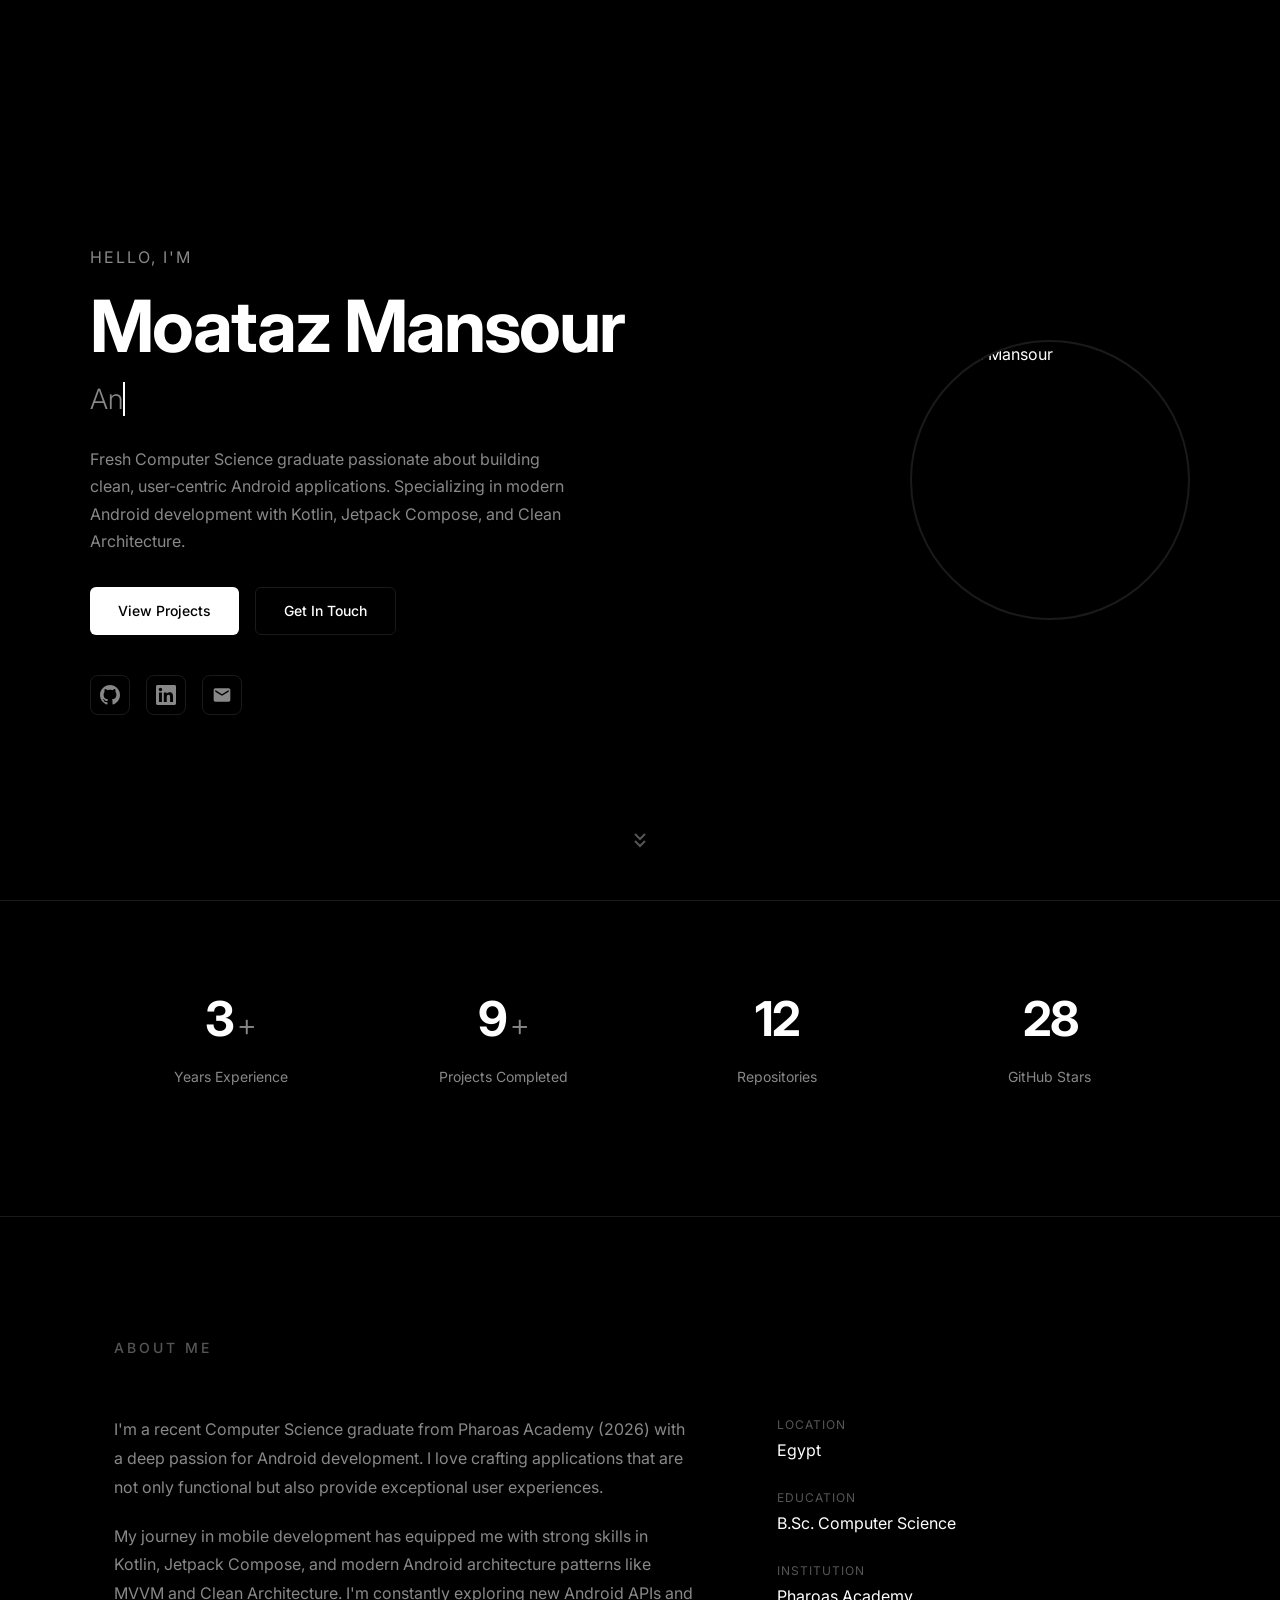
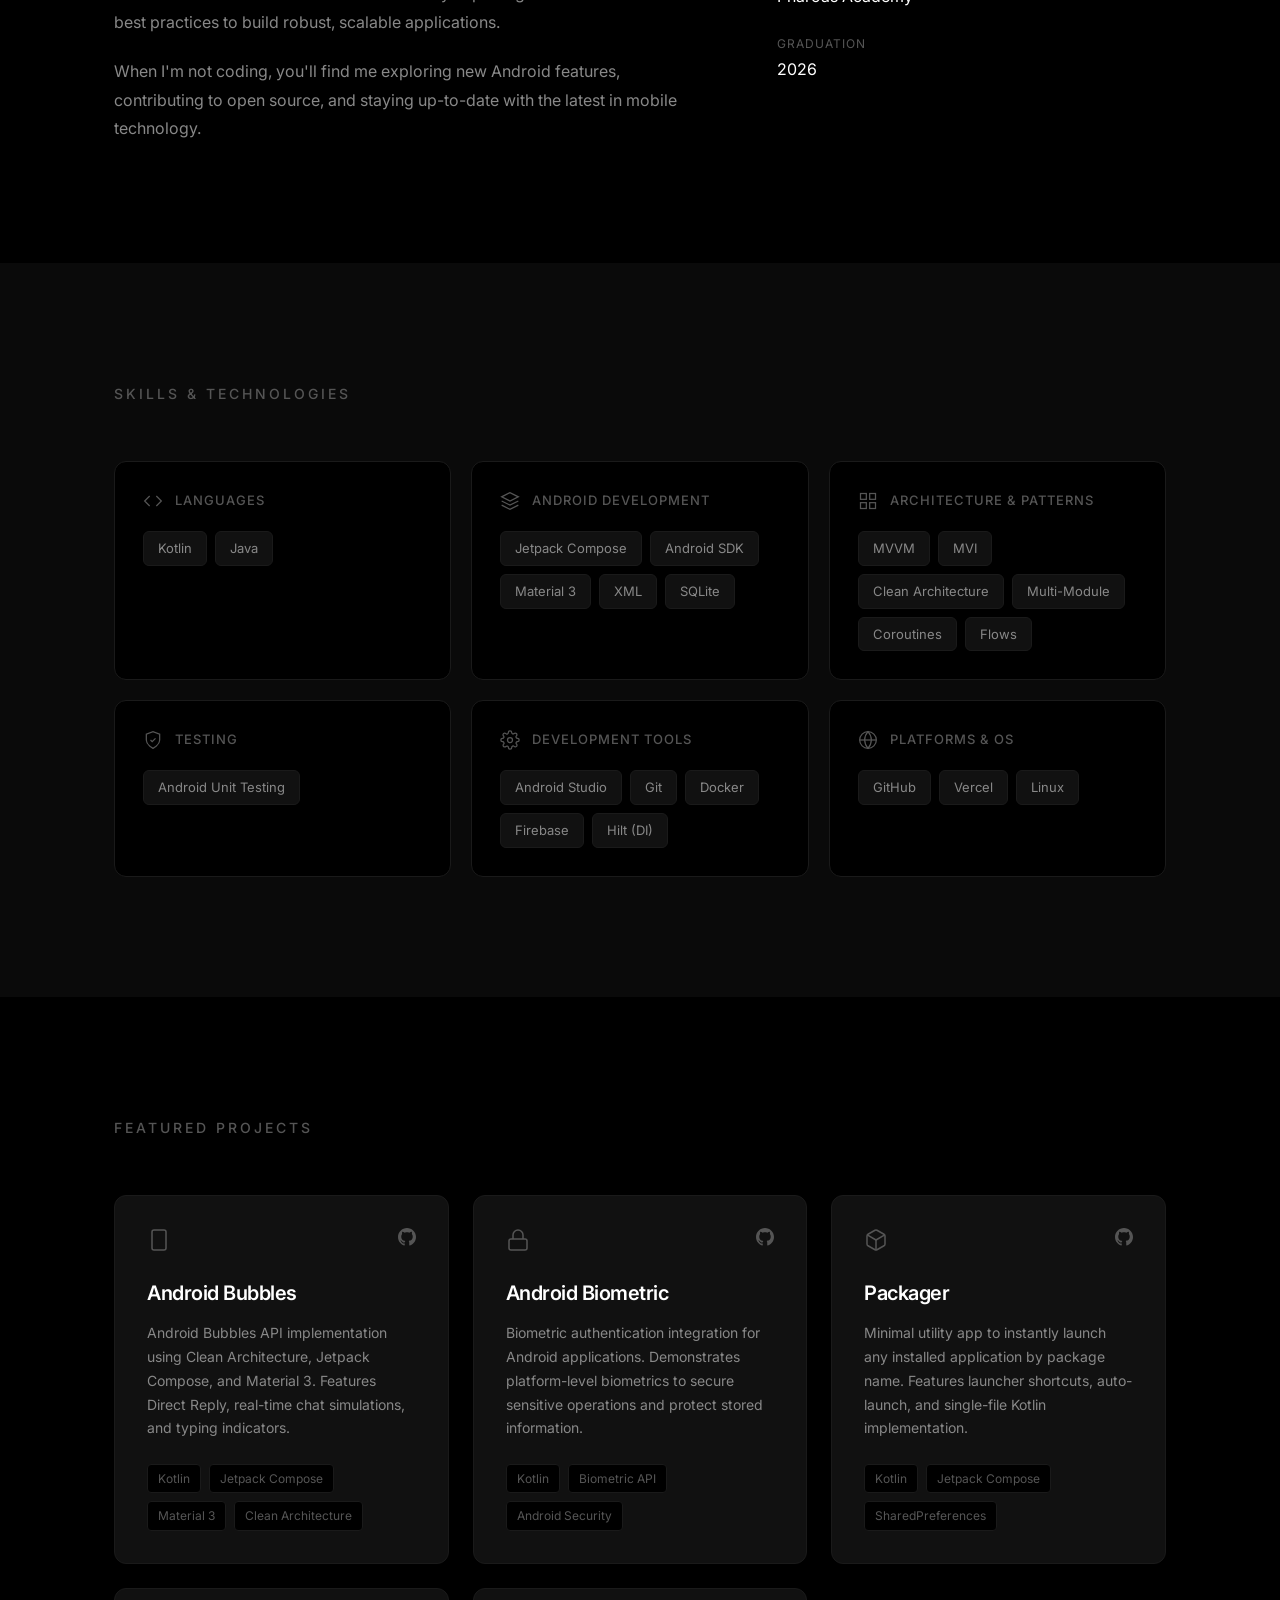
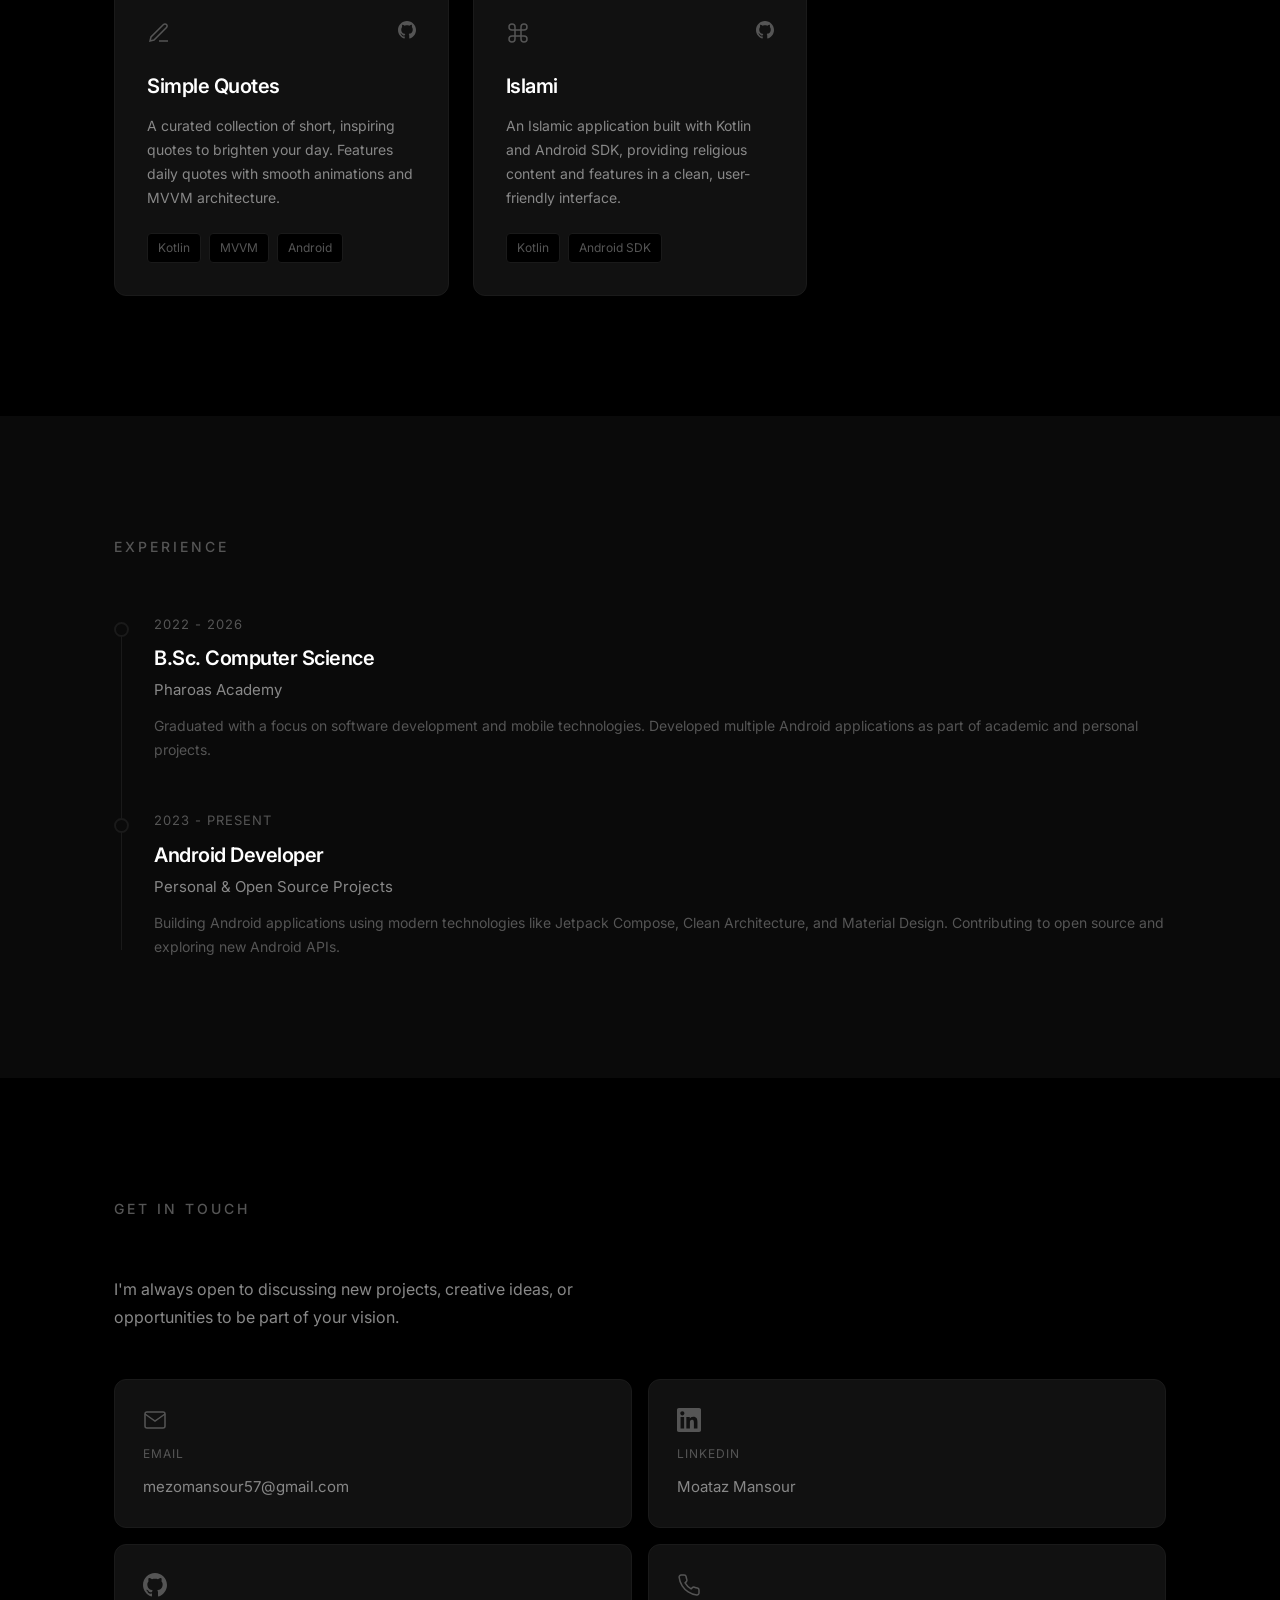
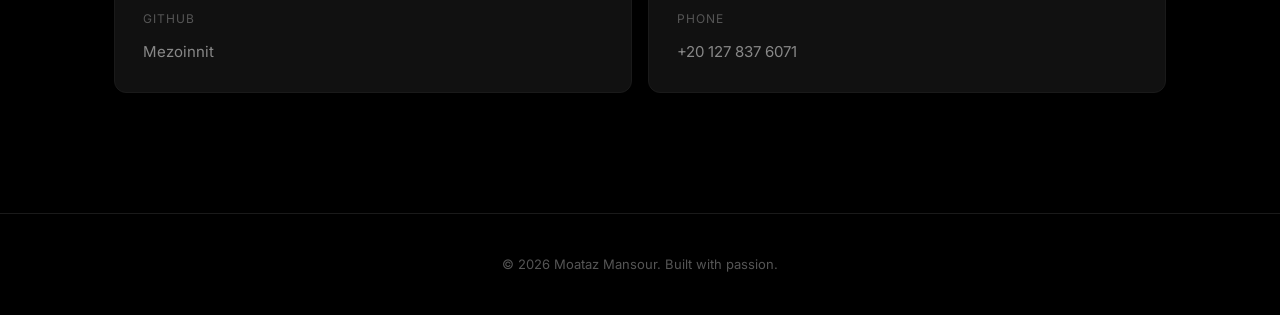
==== commit 313dc818: "Update Google Analytics Measurement ID" ====
--- a/index.html
+++ b/index.html
@@ -30,12 +30,12 @@
     <link rel="stylesheet" href="style.min.css">
 
     <!-- Google Analytics -->
-    <script async src="https://www.googletagmanager.com/gtag/js?id=G-NG1HVGB1R5"></script>
+    <script async src="https://www.googletagmanager.com/gtag/js?id=G-F9SFJQ4XGF"></script>
     <script>
         window.dataLayer = window.dataLayer || [];
         function gtag(){dataLayer.push(arguments);}
         gtag('js', new Date());
-        gtag('config', 'G-NG1HVGB1R5');
+        gtag('config', 'G-F9SFJQ4XGF');
     </script>
 </head>
 <body>
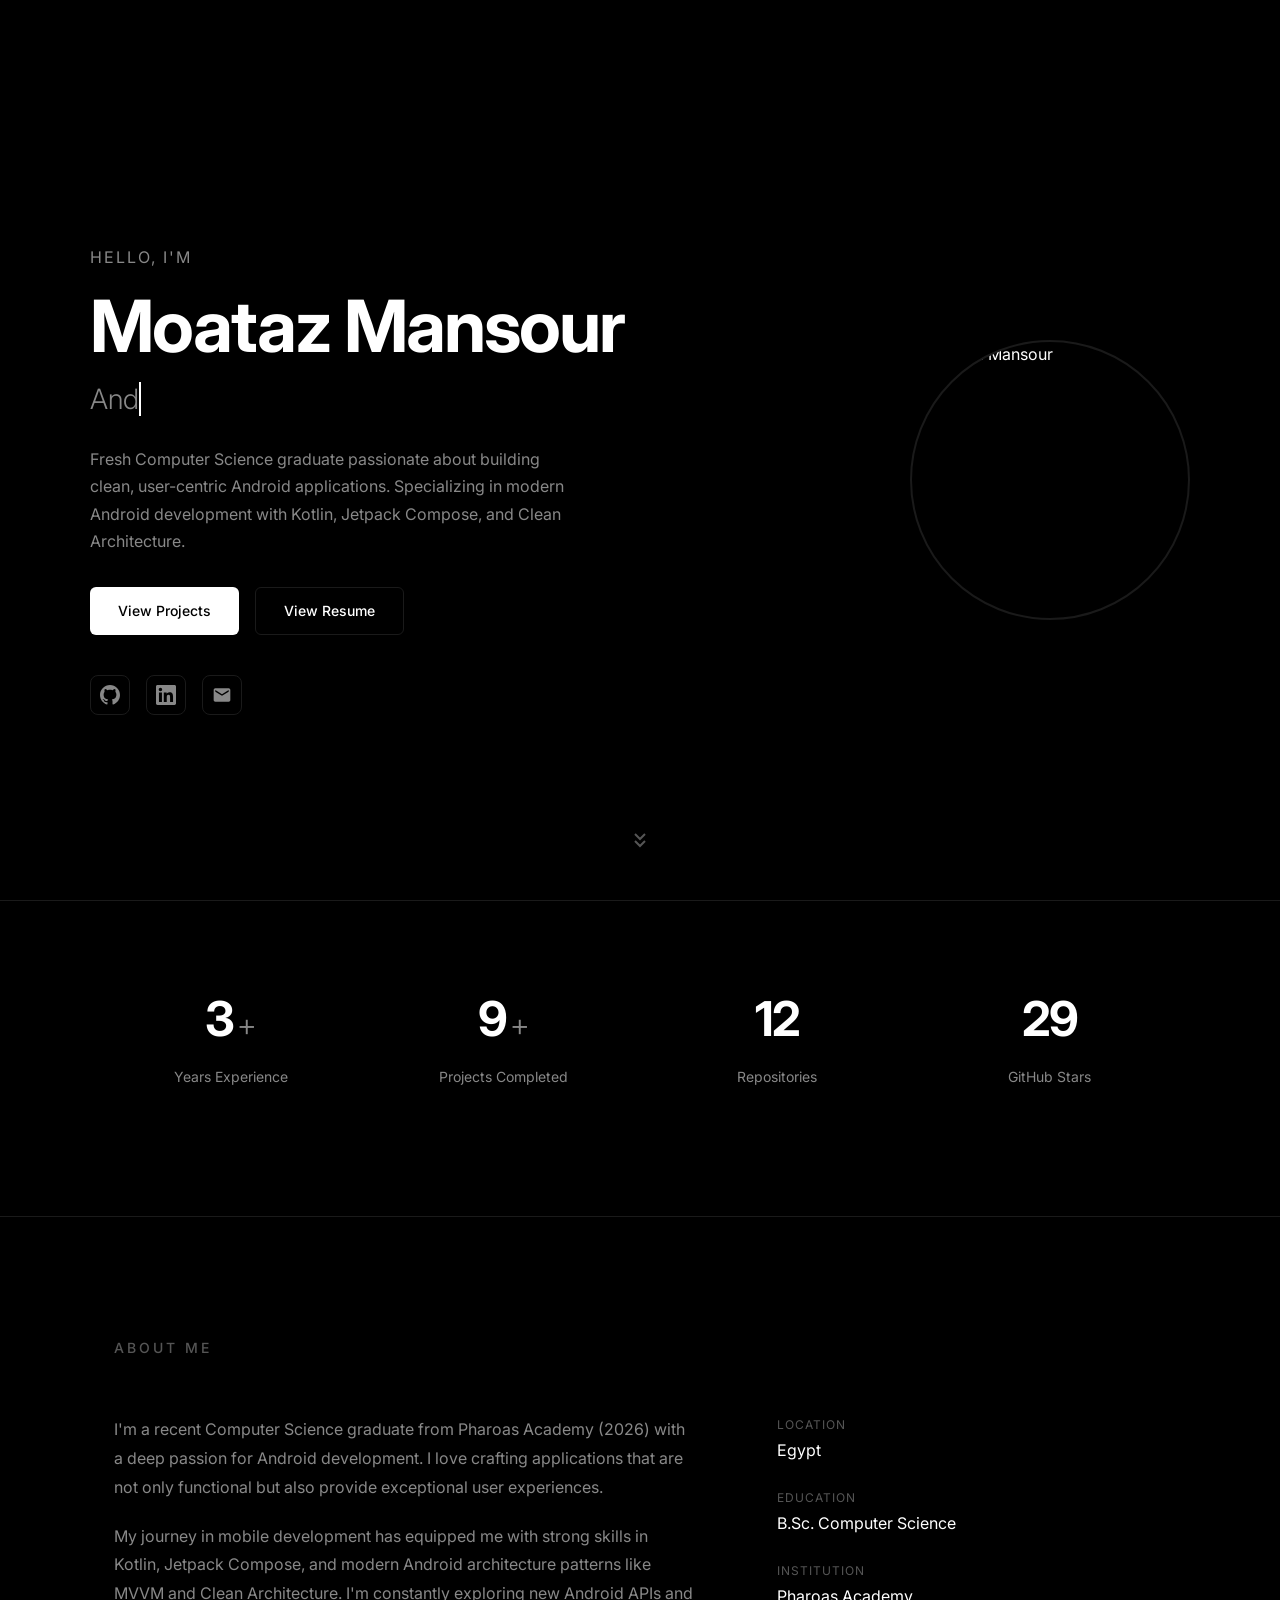
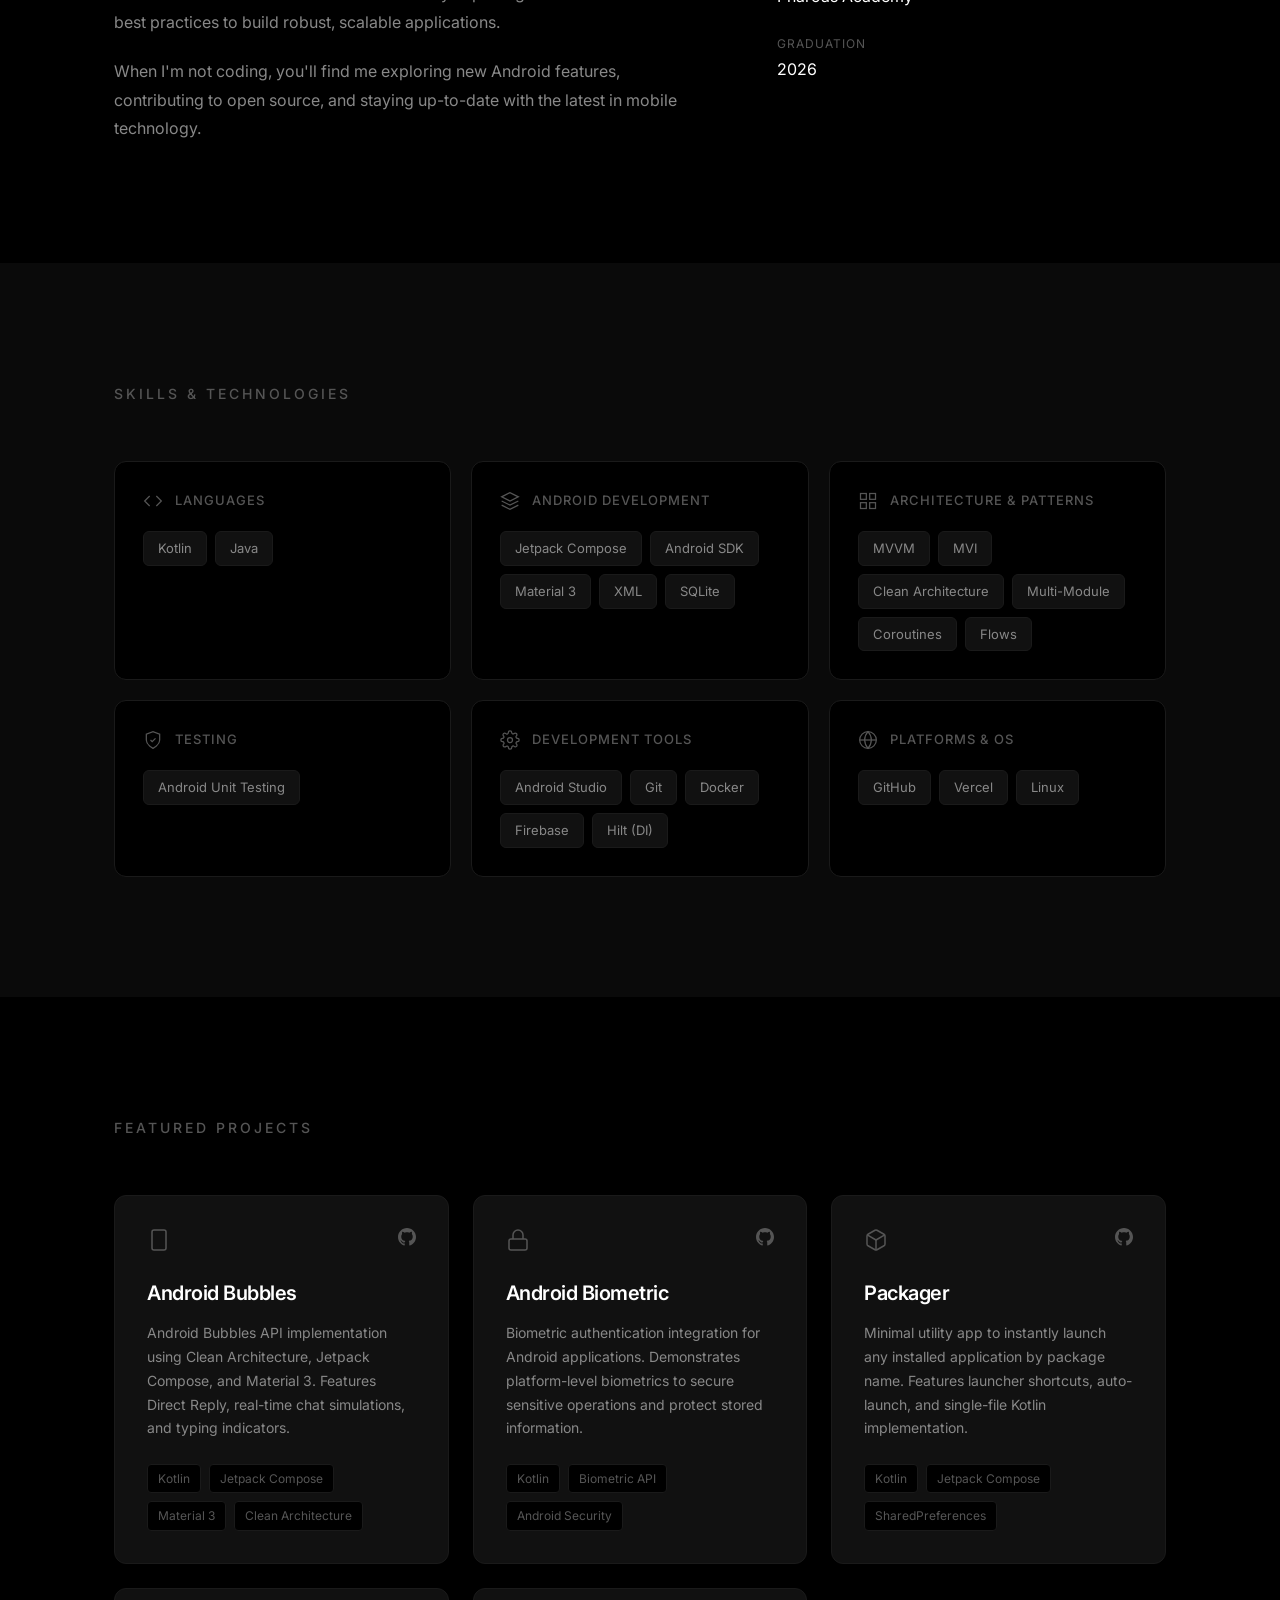
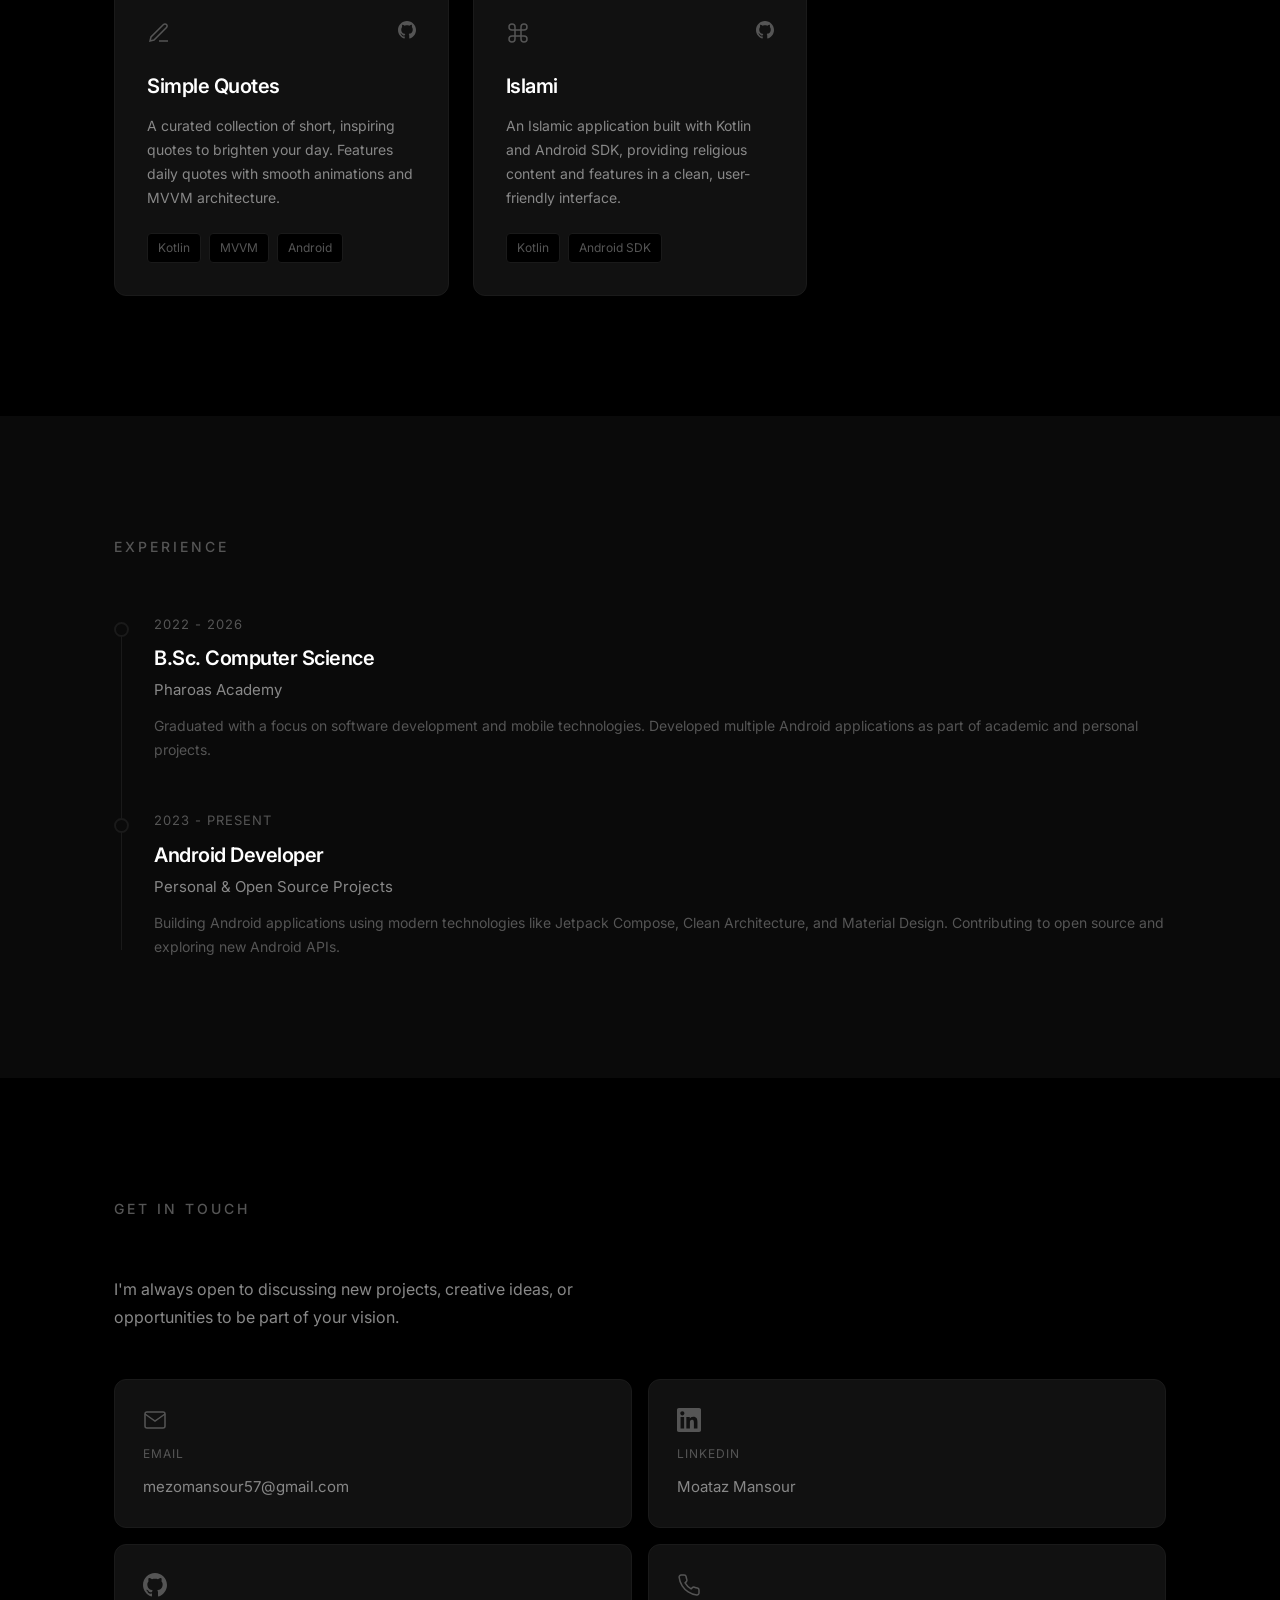
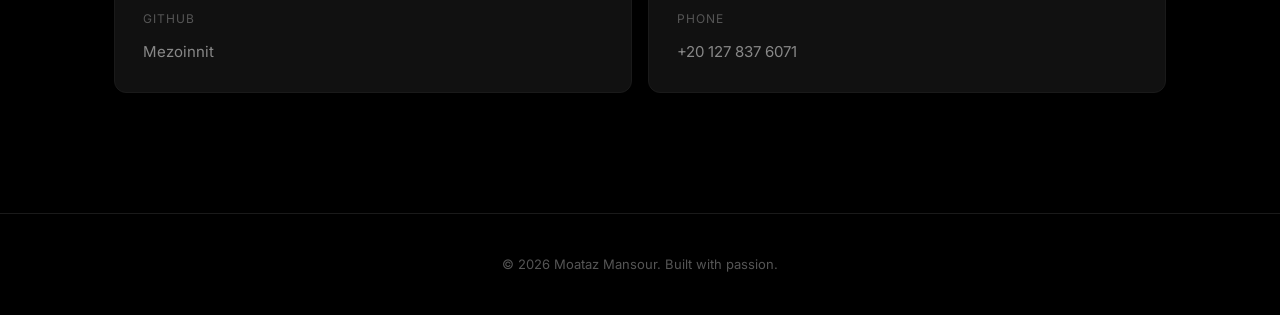
==== commit 069d52c7: "Add resume preview modal with PDF download" ====
--- a/index.html
+++ b/index.html
@@ -66,7 +66,7 @@
                 <p class="hero-desc fade-in">Fresh Computer Science graduate passionate about building clean, user-centric Android applications. Specializing in modern Android development with Kotlin, Jetpack Compose, and Clean Architecture.</p>
                 <div class="hero-cta fade-in">
                     <a href="#projects" class="btn btn-primary">View Projects</a>
-                    <a href="#contact" class="btn btn-outline">Get In Touch</a>
+                    <a href="#" class="btn btn-outline" id="resumeBtn">View Resume</a>
                 </div>
                 <div class="hero-social fade-in">
                     <a href="https://github.com/Mezoinnit" target="_blank" rel="noopener" aria-label="GitHub">
@@ -392,6 +392,45 @@
         </div>
     </footer>
 
+    <!-- Resume Modal -->
+    <div class="modal-overlay" id="modalOverlay">
+        <div class="modal" id="resumeModal">
+            <div class="modal-header">
+                <span class="modal-title">Resume - Moataz Mansour</span>
+                <button class="modal-close" id="modalClose" aria-label="Close modal">
+                    <svg width="16" height="16" viewBox="0 0 24 24" fill="none" stroke="currentColor" stroke-width="2">
+                        <line x1="18" y1="6" x2="6" y2="18"></line>
+                        <line x1="6" y1="6" x2="18" y2="18"></line>
+                    </svg>
+                </button>
+            </div>
+            <div class="modal-body">
+                <iframe id="modalIframe" title="Resume"></iframe>
+            </div>
+            <div class="modal-footer">
+                <span class="modal-footer-text">Preview Mode</span>
+                <div class="modal-footer-actions">
+                    <a href="moataz_mansour_resume.html" target="_blank" class="modal-download-btn modal-btn-secondary">
+                        <svg viewBox="0 0 24 24" fill="none" stroke="currentColor" stroke-width="2">
+                            <path d="M18 13v6a2 2 0 0 1-2 2H5a2 2 0 0 1-2-2V8a2 2 0 0 1 2-2h6"></path>
+                            <polyline points="15 3 21 3 21 9"></polyline>
+                            <line x1="10" y1="14" x2="21" y2="3"></line>
+                        </svg>
+                        Open Full Page
+                    </a>
+                    <a href="moataz_mansour_resume.pdf" download="Moataz_Mansour_Resume.pdf" class="modal-download-btn">
+                        <svg viewBox="0 0 24 24" fill="none" stroke="currentColor" stroke-width="2">
+                            <path d="M21 15v4a2 2 0 0 1-2 2H5a2 2 0 0 1-2-2v-4"></path>
+                            <polyline points="7 10 12 15 17 10"></polyline>
+                            <line x1="12" y1="15" x2="12" y2="3"></line>
+                        </svg>
+                        Download PDF
+                    </a>
+                </div>
+            </div>
+        </div>
+    </div>
+
     <script src="script.min.js"></script>
 </body>
 </html>
--- a/style.min.css
+++ b/style.min.css
@@ -1 +1 @@
-/* ======================================== RESET & BASE ======================================== */ *, *::before, *::after { margin: 0; padding: 0; box-sizing: border-box; } :root { --bg: #000000; --bg-secondary: #0a0a0a; --bg-card: #111111; --border: #1a1a1a; --border-hover: #333333; --text: #ffffff; --text-secondary: #888888; --text-muted: #555555; --white: #ffffff; --black: #000000; --transition: 0.3s cubic-bezier(0.4, 0, 0.2, 1); --transition-slow: 0.6s cubic-bezier(0.4, 0, 0.2, 1); } html { scroll-behavior: smooth; scrollbar-width: thin; scrollbar-color: #333 #000; } body { font-family: 'Inter', -apple-system, BlinkMacSystemFont, 'Segoe UI', sans-serif; background-color: var(--bg); color: var(--text); line-height: 1.6; overflow-x: hidden; -webkit-font-smoothing: antialiased; } ::-webkit-scrollbar { width: 6px; } ::-webkit-scrollbar-track { background: var(--bg); } ::-webkit-scrollbar-thumb { background: #333; border-radius: 3px; } ::selection { background: var(--white); color: var(--black); } a { color: inherit; text-decoration: none; } img { max-width: 100%; display: block; } .container { max-width: 1100px; margin: 0 auto; padding: 0 24px; } /* ======================================== HERO SECTION ======================================== */ .hero { min-height: 100vh; display: flex; flex-direction: column; align-items: center; justify-content: center; padding: 120px 24px 60px; position: relative; } .hero-content { max-width: 1100px; width: 100%; display: grid; grid-template-columns: 1fr auto; gap: 80px; align-items: center; } .hero-greeting { font-size: 16px; font-weight: 400; color: var(--text-secondary); letter-spacing: 2px; text-transform: uppercase; margin-bottom: 16px; } .hero-name { font-size: clamp(40px, 7vw, 72px); font-weight: 700; letter-spacing: -2px; line-height: 1.1; margin-bottom: 12px; } .hero-title { font-size: clamp(20px, 3vw, 28px); font-weight: 300; color: var(--text-secondary); margin-bottom: 24px; } .hero-desc { font-size: 16px; color: var(--text-secondary); max-width: 480px; margin-bottom: 32px; line-height: 1.7; } .hero-cta { display: flex; gap: 16px; margin-bottom: 40px; } .btn { display: inline-flex; align-items: center; justify-content: center; padding: 12px 28px; font-size: 14px; font-weight: 500; font-family: inherit; border-radius: 6px; cursor: pointer; transition: var(--transition); border: none; } .btn-primary { background: var(--white); color: var(--black); } .btn-primary:hover { background: #e0e0e0; transform: translateY(-1px); } .btn-outline { background: transparent; color: var(--white); border: 1px solid var(--border); } .btn-outline:hover { border-color: var(--white); transform: translateY(-1px); } .hero-social { display: flex; gap: 16px; } .hero-social a { width: 40px; height: 40px; display: flex; align-items: center; justify-content: center; border: 1px solid var(--border); border-radius: 8px; color: var(--text-secondary); transition: var(--transition); } .hero-social a:hover { border-color: var(--white); color: var(--white); } .hero-image { position: relative; } .hero-image-wrapper { width: 280px; height: 280px; border-radius: 50%; overflow: hidden; border: 2px solid var(--border); transition: var(--transition); } .hero-image-wrapper:hover { border-color: var(--white); } .hero-image-wrapper img { width: 100%; height: 100%; object-fit: cover; } .scroll-indicator { position: absolute; bottom: 40px; left: 50%; transform: translateX(-50%); color: var(--text-muted); animation: bounce 2s infinite; } @keyframes bounce { 0%, 20%, 50%, 80%, 100% { transform: translateX(-50%) translateY(0); } 40% { transform: translateX(-50%) translateY(-8px); } 60% { transform: translateX(-50%) translateY(-4px); } } /* ======================================== STATS SECTION ======================================== */ .stats { padding: 80px 0; border-top: 1px solid var(--border); border-bottom: 1px solid var(--border); } .stats-grid { display: grid; grid-template-columns: repeat(4, 1fr); gap: 40px; margin-bottom: 48px; } .stat-item { text-align: center; } .stat-number { font-size: 48px; font-weight: 700; letter-spacing: -2px; display: inline; } .stat-plus { font-size: 32px; font-weight: 300; color: var(--text-secondary); } .stat-label { display: block; font-size: 14px; color: var(--text-secondary); margin-top: 8px; } /* ======================================== ABOUT SECTION ======================================== */ .about { padding: 120px 0; } .section-title { font-size: 14px; font-weight: 500; letter-spacing: 3px; text-transform: uppercase; color: var(--text-muted); margin-bottom: 48px; } .about-content { display: grid; grid-template-columns: 1.5fr 1fr; gap: 80px; } .about-text p { font-size: 16px; color: var(--text-secondary); margin-bottom: 20px; line-height: 1.8; } .about-text p:last-child { margin-bottom: 0; } .about-details { display: flex; flex-direction: column; gap: 24px; } .about-detail { display: flex; flex-direction: column; gap: 4px; } .detail-label { font-size: 12px; text-transform: uppercase; letter-spacing: 1px; color: var(--text-muted); } .detail-value { font-size: 16px; color: var(--white); } /* ======================================== SKILLS SECTION ======================================== */ .skills { padding: 120px 0; background: var(--bg-secondary); } .skills-grid { display: grid; grid-template-columns: repeat(3, 1fr); gap: 20px; } .skill-category { padding: 28px; background: var(--bg); border: 1px solid var(--border); border-radius: 12px; transition: var(--transition); } .skill-category:hover { border-color: var(--border-hover); } .skill-category-header { display: flex; align-items: center; gap: 12px; margin-bottom: 20px; } .skill-icon { color: var(--text-muted); flex-shrink: 0; transition: var(--transition); } .skill-category:hover .skill-icon { color: var(--white); } .skill-category-title { font-size: 13px; font-weight: 500; color: var(--text-muted); text-transform: uppercase; letter-spacing: 1px; } .skill-tags { display: flex; flex-wrap: wrap; gap: 8px; } .skill-tag { padding: 6px 14px; font-size: 13px; font-weight: 400; background: var(--bg-card); border: 1px solid var(--border); border-radius: 6px; color: var(--text-secondary); transition: var(--transition); } .skill-tag:hover { border-color: var(--white); color: var(--white); } /* ======================================== PROJECTS SECTION ======================================== */ .projects { padding: 120px 0; } .projects-grid { display: grid; grid-template-columns: repeat(auto-fit, minmax(320px, 1fr)); gap: 24px; } .project-card { padding: 32px; background: var(--bg-card); border: 1px solid var(--border); border-radius: 12px; transition: var(--transition); display: flex; flex-direction: column; } .project-card:hover { border-color: var(--border-hover); transform: translateY(-4px); } .project-header { display: flex; align-items: center; justify-content: space-between; margin-bottom: 24px; } .project-icon { color: var(--text-muted); } .project-links { display: flex; gap: 12px; } .project-links a { color: var(--text-muted); transition: var(--transition); } .project-links a:hover { color: var(--white); } .project-title { font-size: 20px; font-weight: 600; margin-bottom: 12px; letter-spacing: -0.5px; } .project-desc { font-size: 14px; color: var(--text-secondary); line-height: 1.7; margin-bottom: 24px; flex-grow: 1; } .project-tech { display: flex; flex-wrap: wrap; gap: 8px; } .project-tech span { font-size: 12px; color: var(--text-muted); padding: 4px 10px; background: var(--bg); border: 1px solid var(--border); border-radius: 4px; } /* ======================================== EXPERIENCE SECTION ======================================== */ .experience { padding: 120px 0; background: var(--bg-secondary); } .timeline { position: relative; padding-left: 40px; } .timeline::before { content: ''; position: absolute; left: 7px; top: 8px; bottom: 8px; width: 1px; background: var(--border); } .timeline-item { position: relative; padding-bottom: 48px; } .timeline-item:last-child { padding-bottom: 0; } .timeline-dot { position: absolute; left: -40px; top: 8px; width: 15px; height: 15px; border-radius: 50%; border: 2px solid var(--border); background: var(--bg-secondary); transition: var(--transition); } .timeline-item:hover .timeline-dot { border-color: var(--white); background: var(--white); } .timeline-content { transition: var(--transition); } .timeline-item:hover .timeline-content { transform: translateX(4px); } .timeline-date { font-size: 13px; color: var(--text-muted); letter-spacing: 1px; text-transform: uppercase; display: block; margin-bottom: 8px; } .timeline-title { font-size: 20px; font-weight: 600; margin-bottom: 4px; letter-spacing: -0.5px; } .timeline-company { font-size: 15px; color: var(--text-secondary); margin-bottom: 12px; } .timeline-desc { font-size: 14px; color: var(--text-muted); line-height: 1.7; } /* ======================================== CONTACT SECTION ======================================== */ .contact { padding: 120px 0; } .contact-desc { font-size: 16px; color: var(--text-secondary); max-width: 480px; margin-bottom: 48px; line-height: 1.7; } .contact-grid { display: grid; grid-template-columns: repeat(2, 1fr); gap: 16px; } .contact-card { display: flex; flex-direction: column; gap: 12px; padding: 28px; background: var(--bg-card); border: 1px solid var(--border); border-radius: 12px; transition: var(--transition); } .contact-card:hover { border-color: var(--border-hover); transform: translateY(-2px); } .contact-card svg { color: var(--text-muted); transition: var(--transition); } .contact-card:hover svg { color: var(--white); } .contact-label { font-size: 12px; text-transform: uppercase; letter-spacing: 1px; color: var(--text-muted); } .contact-value { font-size: 15px; color: var(--text-secondary); transition: var(--transition); } .contact-card:hover .contact-value { color: var(--white); } /* ======================================== FOOTER ======================================== */ .footer { padding: 40px 0; border-top: 1px solid var(--border); text-align: center; } .footer-text { font-size: 13px; color: var(--text-muted); } /* ======================================== ANIMATIONS ======================================== */ .fade-in { opacity: 0; transform: translateY(20px); transition: opacity 0.6s ease, transform 0.6s ease; } .fade-in.visible { opacity: 1; transform: translateY(0); } /* ======================================== PAGE LOADER ======================================== */ .loader { position: fixed; top: 0; left: 0; right: 0; bottom: 0; background: var(--bg); z-index: 9999; display: flex; align-items: center; justify-content: center; transition: opacity 0.5s ease, visibility 0.5s ease; } .loader.hidden { opacity: 0; visibility: hidden; } .loader-content { text-align: center; } .loader-logo { margin-bottom: 24px; animation: loaderPulse 1.5s ease infinite; } @keyframes loaderPulse { 0%, 100% { opacity: 0.4; } 50% { opacity: 1; } } .loader-bar { width: 120px; height: 2px; background: var(--border); border-radius: 2px; overflow: hidden; } .loader-progress { width: 0%; height: 100%; background: var(--white); border-radius: 2px; animation: loaderProgress 1.5s ease forwards; } @keyframes loaderProgress { 0% { width: 0%; } 100% { width: 100%; } } /* ======================================== TYPING EFFECT ======================================== */ .hero-title .typing-text { border-right: 2px solid var(--white); animation: blink 0.7s step-end infinite; } @keyframes blink { 50% { border-color: transparent; } } /* ======================================== CARD TILT EFFECT ======================================== */ .project-card { transform-style: preserve-3d; perspective: 1000px; } .project-card:hover { border-color: var(--border-hover); } /* ======================================== MAGNETIC BUTTON EFFECT ======================================== */ .btn { position: relative; overflow: hidden; } .btn::after { content: ''; position: absolute; top: 50%; left: 50%; width: 0; height: 0; background: rgba(255, 255, 255, 0.1); border-radius: 50%; transform: translate(-50%, -50%); transition: width 0.6s ease, height 0.6s ease; } .btn:hover::after { width: 300px; height: 300px; } /* ======================================== SECTION TITLE REVEAL ======================================== */ .section-title { position: relative; display: inline-block; overflow: hidden; } .section-title::after { content: ''; position: absolute; bottom: -4px; left: 0; width: 0; height: 1px; background: var(--white); transition: width 0.6s ease; } .section-title.visible::after { width: 100%; } /* ======================================== SKILL TAG SHIMMER ======================================== */ .skill-tag { position: relative; overflow: hidden; } .skill-tag::before { content: ''; position: absolute; top: 0; left: -100%; width: 100%; height: 100%; background: linear-gradient(90deg, transparent, rgba(255,255,255,0.05), transparent); transition: left 0.5s ease; } .skill-tag:hover::before { left: 100%; } /* ======================================== PARALLAX HERO IMAGE ======================================== */ .hero-image-wrapper { transition: transform 0.1s ease-out; } /* ======================================== RESPONSIVE ======================================== */ @media (max-width: 900px) { .hero-content { grid-template-columns: 1fr; gap: 48px; text-align: center; } .hero-text { order: 2; } .hero-image { order: 1; } .hero-image-wrapper { width: 200px; height: 200px; margin: 0 auto; } .hero-desc { margin-left: auto; margin-right: auto; } .hero-cta { justify-content: center; } .hero-social { justify-content: center; } .stats-grid { grid-template-columns: repeat(2, 1fr); gap: 32px; } .about-content { grid-template-columns: 1fr; gap: 48px; } .skills-grid { grid-template-columns: repeat(2, 1fr); } .projects-grid { grid-template-columns: 1fr; } .contact-grid { grid-template-columns: 1fr; } } @media (max-width: 600px) { .hero { padding: 60px 24px 60px; } .hero-name { letter-spacing: -1px; } .stats-grid { grid-template-columns: repeat(2, 1fr); gap: 24px; } .stat-number { font-size: 36px; } .skills-grid { grid-template-columns: 1fr; } .skill-category { padding: 24px; } .project-card { padding: 24px; } .contact-card { padding: 20px; } .about, .skills, .projects, .experience, .contact { padding: 80px 0; } }+*,*::before,*::after{margin:0;padding:0;box-sizing:border-box}:root{--bg:#000000;--bg-secondary:#0a0a0a;--bg-card:#111111;--border:#1a1a1a;--border-hover:#333333;--text:#ffffff;--text-secondary:#888888;--text-muted:#555555;--white:#ffffff;--black:#000000;--transition:0.3s cubic-bezier(0.4,0,0.2,1);--transition-slow:0.6s cubic-bezier(0.4,0,0.2,1)}html{scroll-behavior:smooth;scrollbar-width:thin;scrollbar-color:#333 #000}body{font-family:'Inter',-apple-system,BlinkMacSystemFont,'Segoe UI',sans-serif;background-color:var(--bg);color:var(--text);line-height:1.6;overflow-x:hidden;-webkit-font-smoothing:antialiased}::-webkit-scrollbar{width:6px}::-webkit-scrollbar-track{background:var(--bg)}::-webkit-scrollbar-thumb{background:#333;border-radius:3px}::selection{background:var(--white);color:var(--black)}a{color:inherit;text-decoration:none}img{max-width:100%;display:block}.container{max-width:1100px;margin:0 auto;padding:0 24px}.hero{min-height:100vh;display:flex;flex-direction:column;align-items:center;justify-content:center;padding:120px 24px 60px;position:relative}.hero-content{max-width:1100px;width:100%;display:grid;grid-template-columns:1fr auto;gap:80px;align-items:center}.hero-greeting{font-size:16px;font-weight:400;color:var(--text-secondary);letter-spacing:2px;text-transform:uppercase;margin-bottom:16px}.hero-name{font-size:clamp(40px,7vw,72px);font-weight:700;letter-spacing:-2px;line-height:1.1;margin-bottom:12px}.hero-title{font-size:clamp(20px,3vw,28px);font-weight:300;color:var(--text-secondary);margin-bottom:24px}.hero-desc{font-size:16px;color:var(--text-secondary);max-width:480px;margin-bottom:32px;line-height:1.7}.hero-cta{display:flex;gap:16px;margin-bottom:40px}.btn{display:inline-flex;align-items:center;justify-content:center;padding:12px 28px;font-size:14px;font-weight:500;font-family:inherit;border-radius:6px;cursor:pointer;transition:var(--transition);border:none}.btn-primary{background:var(--white);color:var(--black)}.btn-primary:hover{background:#e0e0e0;transform:translateY(-1px)}.btn-outline{background:transparent;color:var(--white);border:1px solid var(--border)}.btn-outline:hover{border-color:var(--white);transform:translateY(-1px)}.hero-social{display:flex;gap:16px}.hero-social a{width:40px;height:40px;display:flex;align-items:center;justify-content:center;border:1px solid var(--border);border-radius:8px;color:var(--text-secondary);transition:var(--transition)}.hero-social a:hover{border-color:var(--white);color:var(--white)}.hero-image{position:relative}.hero-image-wrapper{width:280px;height:280px;border-radius:50%;overflow:hidden;border:2px solid var(--border);transition:var(--transition)}.hero-image-wrapper:hover{border-color:var(--white)}.hero-image-wrapper img{width:100%;height:100%;object-fit:cover}.scroll-indicator{position:absolute;bottom:40px;left:50%;transform:translateX(-50%);color:var(--text-muted);animation:bounce 2s infinite}@keyframes bounce{0%,20%,50%,80%,100%{transform:translateX(-50%) translateY(0)}40%{transform:translateX(-50%) translateY(-8px)}60%{transform:translateX(-50%) translateY(-4px)}}.stats{padding:80px 0;border-top:1px solid var(--border);border-bottom:1px solid var(--border)}.stats-grid{display:grid;grid-template-columns:repeat(4,1fr);gap:40px;margin-bottom:48px}.stat-item{text-align:center}.stat-number{font-size:48px;font-weight:700;letter-spacing:-2px;display:inline}.stat-plus{font-size:32px;font-weight:300;color:var(--text-secondary)}.stat-label{display:block;font-size:14px;color:var(--text-secondary);margin-top:8px}.about{padding:120px 0}.section-title{font-size:14px;font-weight:500;letter-spacing:3px;text-transform:uppercase;color:var(--text-muted);margin-bottom:48px}.about-content{display:grid;grid-template-columns:1.5fr 1fr;gap:80px}.about-text p{font-size:16px;color:var(--text-secondary);margin-bottom:20px;line-height:1.8}.about-text p:last-child{margin-bottom:0}.about-details{display:flex;flex-direction:column;gap:24px}.about-detail{display:flex;flex-direction:column;gap:4px}.detail-label{font-size:12px;text-transform:uppercase;letter-spacing:1px;color:var(--text-muted)}.detail-value{font-size:16px;color:var(--white)}.skills{padding:120px 0;background:var(--bg-secondary)}.skills-grid{display:grid;grid-template-columns:repeat(3,1fr);gap:20px}.skill-category{padding:28px;background:var(--bg);border:1px solid var(--border);border-radius:12px;transition:var(--transition)}.skill-category:hover{border-color:var(--border-hover)}.skill-category-header{display:flex;align-items:center;gap:12px;margin-bottom:20px}.skill-icon{color:var(--text-muted);flex-shrink:0;transition:var(--transition)}.skill-category:hover .skill-icon{color:var(--white)}.skill-category-title{font-size:13px;font-weight:500;color:var(--text-muted);text-transform:uppercase;letter-spacing:1px}.skill-tags{display:flex;flex-wrap:wrap;gap:8px}.skill-tag{padding:6px 14px;font-size:13px;font-weight:400;background:var(--bg-card);border:1px solid var(--border);border-radius:6px;color:var(--text-secondary);transition:var(--transition)}.skill-tag:hover{border-color:var(--white);color:var(--white)}.projects{padding:120px 0}.projects-grid{display:grid;grid-template-columns:repeat(auto-fit,minmax(320px,1fr));gap:24px}.project-card{padding:32px;background:var(--bg-card);border:1px solid var(--border);border-radius:12px;transition:var(--transition);display:flex;flex-direction:column}.project-card:hover{border-color:var(--border-hover);transform:translateY(-4px)}.project-header{display:flex;align-items:center;justify-content:space-between;margin-bottom:24px}.project-icon{color:var(--text-muted)}.project-links{display:flex;gap:12px}.project-links a{color:var(--text-muted);transition:var(--transition)}.project-links a:hover{color:var(--white)}.project-title{font-size:20px;font-weight:600;margin-bottom:12px;letter-spacing:-0.5px}.project-desc{font-size:14px;color:var(--text-secondary);line-height:1.7;margin-bottom:24px;flex-grow:1}.project-tech{display:flex;flex-wrap:wrap;gap:8px}.project-tech span{font-size:12px;color:var(--text-muted);padding:4px 10px;background:var(--bg);border:1px solid var(--border);border-radius:4px}.experience{padding:120px 0;background:var(--bg-secondary)}.timeline{position:relative;padding-left:40px}.timeline::before{content:'';position:absolute;left:7px;top:8px;bottom:8px;width:1px;background:var(--border)}.timeline-item{position:relative;padding-bottom:48px}.timeline-item:last-child{padding-bottom:0}.timeline-dot{position:absolute;left:-40px;top:8px;width:15px;height:15px;border-radius:50%;border:2px solid var(--border);background:var(--bg-secondary);transition:var(--transition)}.timeline-item:hover .timeline-dot{border-color:var(--white);background:var(--white)}.timeline-content{transition:var(--transition)}.timeline-item:hover .timeline-content{transform:translateX(4px)}.timeline-date{font-size:13px;color:var(--text-muted);letter-spacing:1px;text-transform:uppercase;display:block;margin-bottom:8px}.timeline-title{font-size:20px;font-weight:600;margin-bottom:4px;letter-spacing:-0.5px}.timeline-company{font-size:15px;color:var(--text-secondary);margin-bottom:12px}.timeline-desc{font-size:14px;color:var(--text-muted);line-height:1.7}.contact{padding:120px 0}.contact-desc{font-size:16px;color:var(--text-secondary);max-width:480px;margin-bottom:48px;line-height:1.7}.contact-grid{display:grid;grid-template-columns:repeat(2,1fr);gap:16px}.contact-card{display:flex;flex-direction:column;gap:12px;padding:28px;background:var(--bg-card);border:1px solid var(--border);border-radius:12px;transition:var(--transition)}.contact-card:hover{border-color:var(--border-hover);transform:translateY(-2px)}.contact-card svg{color:var(--text-muted);transition:var(--transition)}.contact-card:hover svg{color:var(--white)}.contact-label{font-size:12px;text-transform:uppercase;letter-spacing:1px;color:var(--text-muted)}.contact-value{font-size:15px;color:var(--text-secondary);transition:var(--transition)}.contact-card:hover .contact-value{color:var(--white)}.footer{padding:40px 0;border-top:1px solid var(--border);text-align:center}.footer-text{font-size:13px;color:var(--text-muted)}.fade-in{opacity:0;transform:translateY(20px);transition:opacity 0.6s ease,transform 0.6s ease}.fade-in.visible{opacity:1;transform:translateY(0)}.loader{position:fixed;top:0;left:0;right:0;bottom:0;background:var(--bg);z-index:9999;display:flex;align-items:center;justify-content:center;transition:opacity 0.5s ease,visibility 0.5s ease}.loader.hidden{opacity:0;visibility:hidden}.loader-content{text-align:center}.loader-logo{margin-bottom:24px;animation:loaderPulse 1.5s ease infinite}@keyframes loaderPulse{0%,100%{opacity:0.4}50%{opacity:1}}.loader-bar{width:120px;height:2px;background:var(--border);border-radius:2px;overflow:hidden}.loader-progress{width:0%;height:100%;background:var(--white);border-radius:2px;animation:loaderProgress 1.5s ease forwards}@keyframes loaderProgress{0%{width:0%}100%{width:100%}}.hero-title .typing-text{border-right:2px solid var(--white);animation:blink 0.7s step-end infinite}@keyframes blink{50%{border-color:transparent}}.project-card{transform-style:preserve-3d;perspective:1000px}.project-card:hover{border-color:var(--border-hover)}.btn{position:relative;overflow:hidden}.btn::after{content:'';position:absolute;top:50%;left:50%;width:0;height:0;background:rgba(255,255,255,0.1);border-radius:50%;transform:translate(-50%,-50%);transition:width 0.6s ease,height 0.6s ease}.btn:hover::after{width:300px;height:300px}.section-title{position:relative;display:inline-block;overflow:hidden}.section-title::after{content:'';position:absolute;bottom:-4px;left:0;width:0;height:1px;background:var(--white);transition:width 0.6s ease}.section-title.visible::after{width:100%}.skill-tag{position:relative;overflow:hidden}.skill-tag::before{content:'';position:absolute;top:0;left:-100%;width:100%;height:100%;background:linear-gradient(90deg,transparent,rgba(255,255,255,0.05),transparent);transition:left 0.5s ease}.skill-tag:hover::before{left:100%}.hero-image-wrapper{transition:transform 0.1s ease-out}.modal-overlay{position:fixed;top:0;left:0;right:0;bottom:0;background:rgba(0,0,0,0.9);z-index:10000;display:flex;align-items:center;justify-content:center;opacity:0;visibility:hidden;transition:opacity 0.3s ease,visibility 0.3s ease;padding:24px}.modal-overlay.active{opacity:1;visibility:visible}.modal{width:100%;max-width:900px;max-height:90vh;background:var(--bg);border:1px solid var(--border);border-radius:12px;overflow:hidden;display:flex;flex-direction:column;transform:scale(0.95) translateY(20px);transition:transform 0.3s ease}.modal-overlay.active .modal{transform:scale(1) translateY(0)}.modal-header{display:flex;align-items:center;justify-content:space-between;padding:20px 24px;border-bottom:1px solid var(--border);flex-shrink:0}.modal-title{font-size:16px;font-weight:600;color:var(--white)}.modal-close{width:32px;height:32px;display:flex;align-items:center;justify-content:center;background:transparent;border:1px solid var(--border);border-radius:6px;color:var(--text-secondary);cursor:pointer;transition:var(--transition)}.modal-close:hover{border-color:var(--white);color:var(--white)}.modal-body{flex:1;overflow-y:auto;padding:0}.modal-body iframe{width:100%;height:100%;min-height:70vh;border:none}.modal-footer{display:flex;align-items:center;justify-content:space-between;padding:16px 24px;border-top:1px solid var(--border);flex-shrink:0}.modal-footer-actions{display:flex;gap:12px}.modal-footer-text{font-size:13px;color:var(--text-muted)}.modal-download-btn{display:inline-flex;align-items:center;gap:8px;padding:8px 16px;font-size:13px;font-weight:500;font-family:inherit;background:var(--white);color:var(--black);border:none;border-radius:6px;cursor:pointer;transition:var(--transition);text-decoration:none}.modal-download-btn:hover{background:#e0e0e0}.modal-download-btn svg{width:14px;height:14px}.modal-btn-secondary{background:transparent;color:var(--white);border:1px solid var(--border)}.modal-btn-secondary:hover{border-color:var(--white);background:transparent}.modal-body::-webkit-scrollbar{width:6px}.modal-body::-webkit-scrollbar-track{background:var(--bg)}.modal-body::-webkit-scrollbar-thumb{background:#333;border-radius:3px}@media (max-width:900px){.hero-content{grid-template-columns:1fr;gap:48px;text-align:center}.hero-text{order:2}.hero-image{order:1}.hero-image-wrapper{width:200px;height:200px;margin:0 auto}.hero-desc{margin-left:auto;margin-right:auto}.hero-cta{justify-content:center}.hero-social{justify-content:center}.stats-grid{grid-template-columns:repeat(2,1fr);gap:32px}.about-content{grid-template-columns:1fr;gap:48px}.skills-grid{grid-template-columns:repeat(2,1fr)}.projects-grid{grid-template-columns:1fr}.contact-grid{grid-template-columns:1fr}}@media (max-width:600px){.hero{padding:60px 24px 60px}.hero-name{letter-spacing:-1px}.stats-grid{grid-template-columns:repeat(2,1fr);gap:24px}.stat-number{font-size:36px}.skills-grid{grid-template-columns:1fr}.skill-category{padding:24px}.project-card{padding:24px}.contact-card{padding:20px}.about,.skills,.projects,.experience,.contact{padding:80px 0}.modal{max-height:95vh;border-radius:8px}.modal-header{padding:16px 20px}.modal-footer{padding:12px 20px;flex-direction:column;gap:12px}.modal-footer-actions{width:100%;flex-direction:column}.modal-footer-actions .modal-download-btn{width:100%;justify-content:center}}
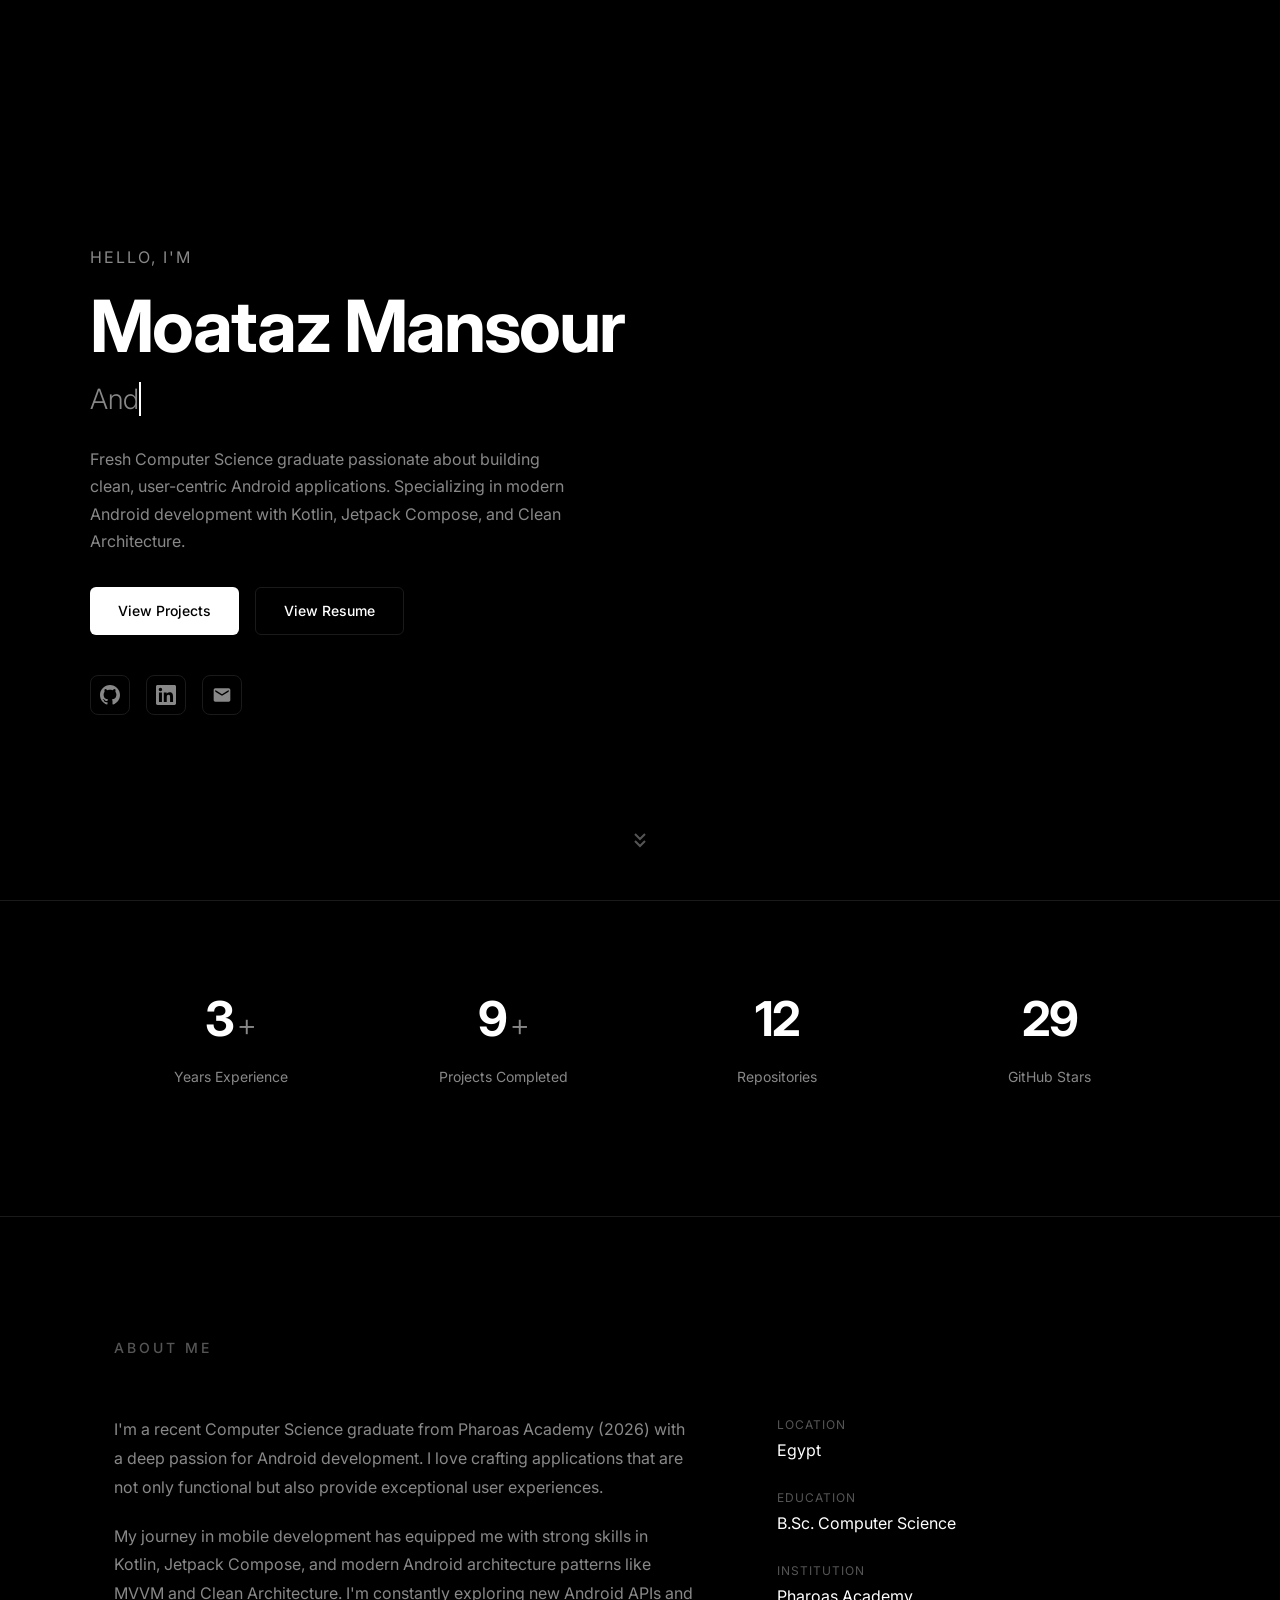
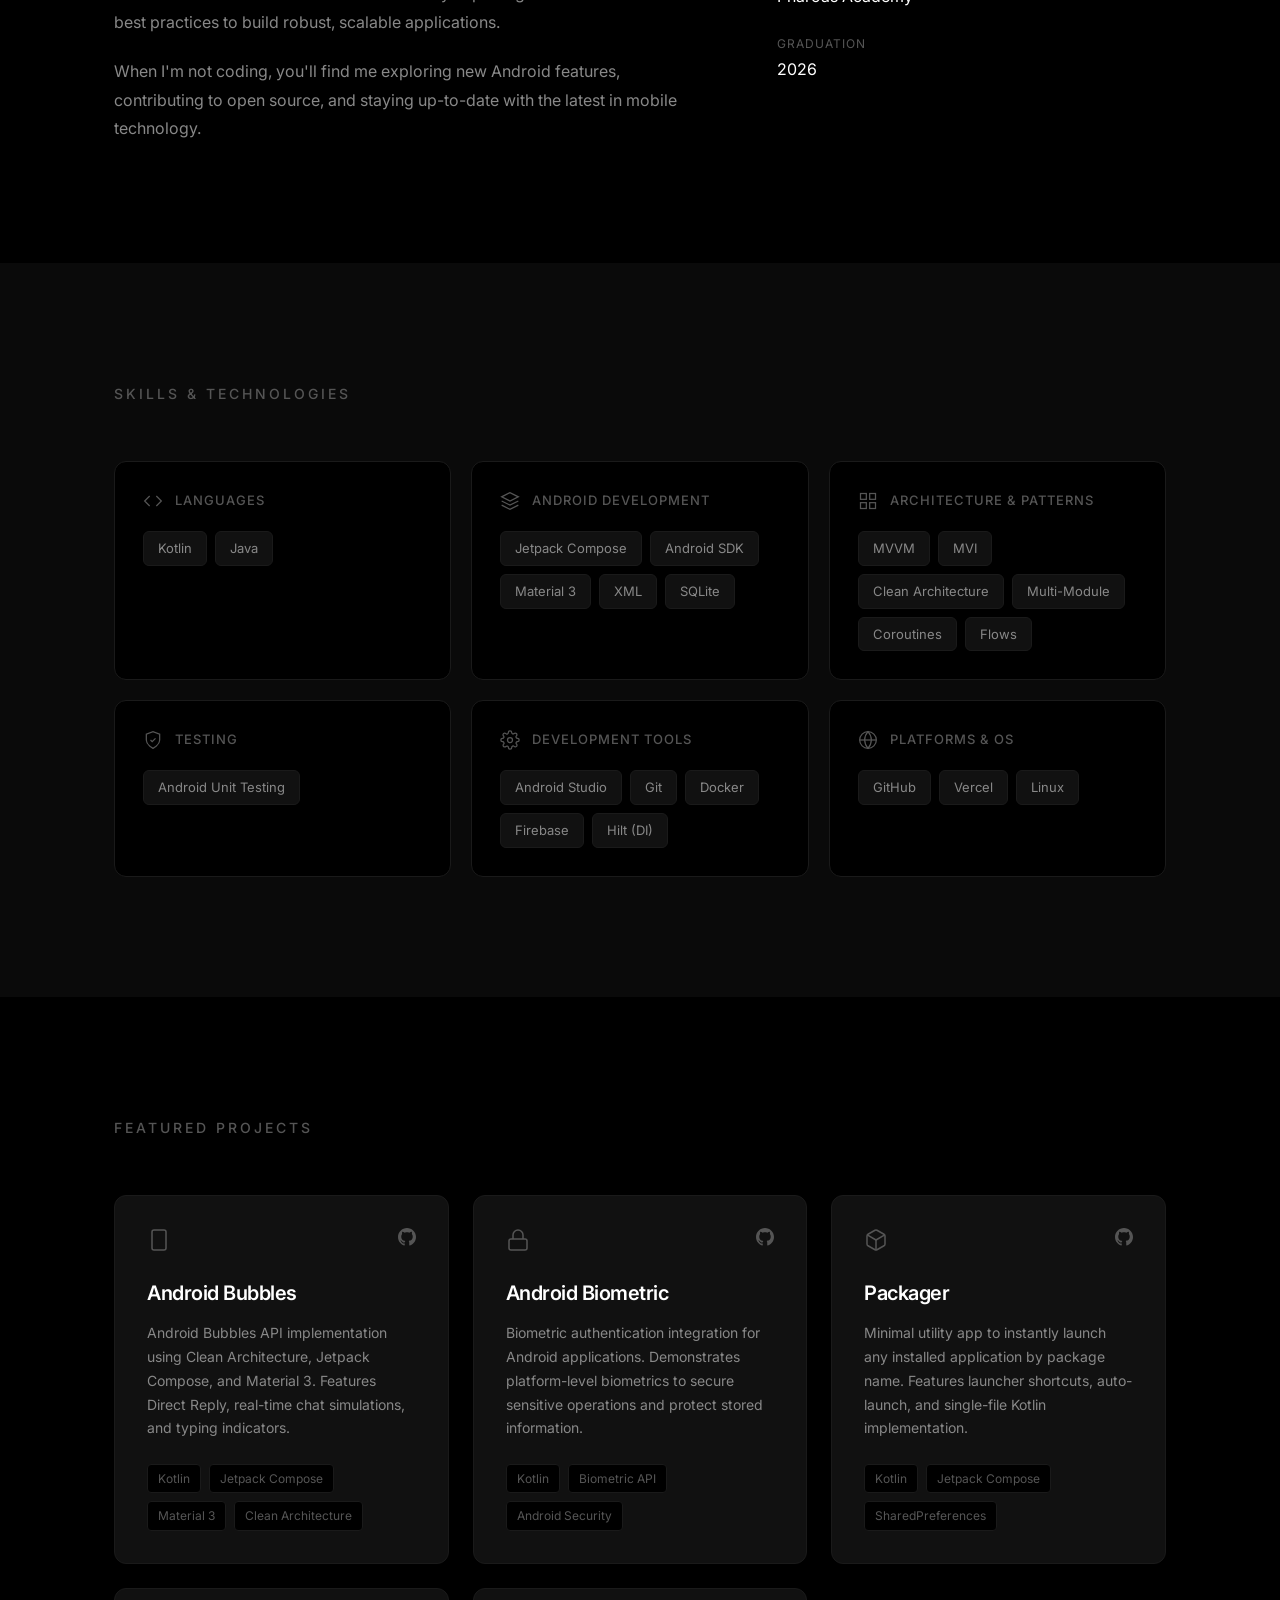
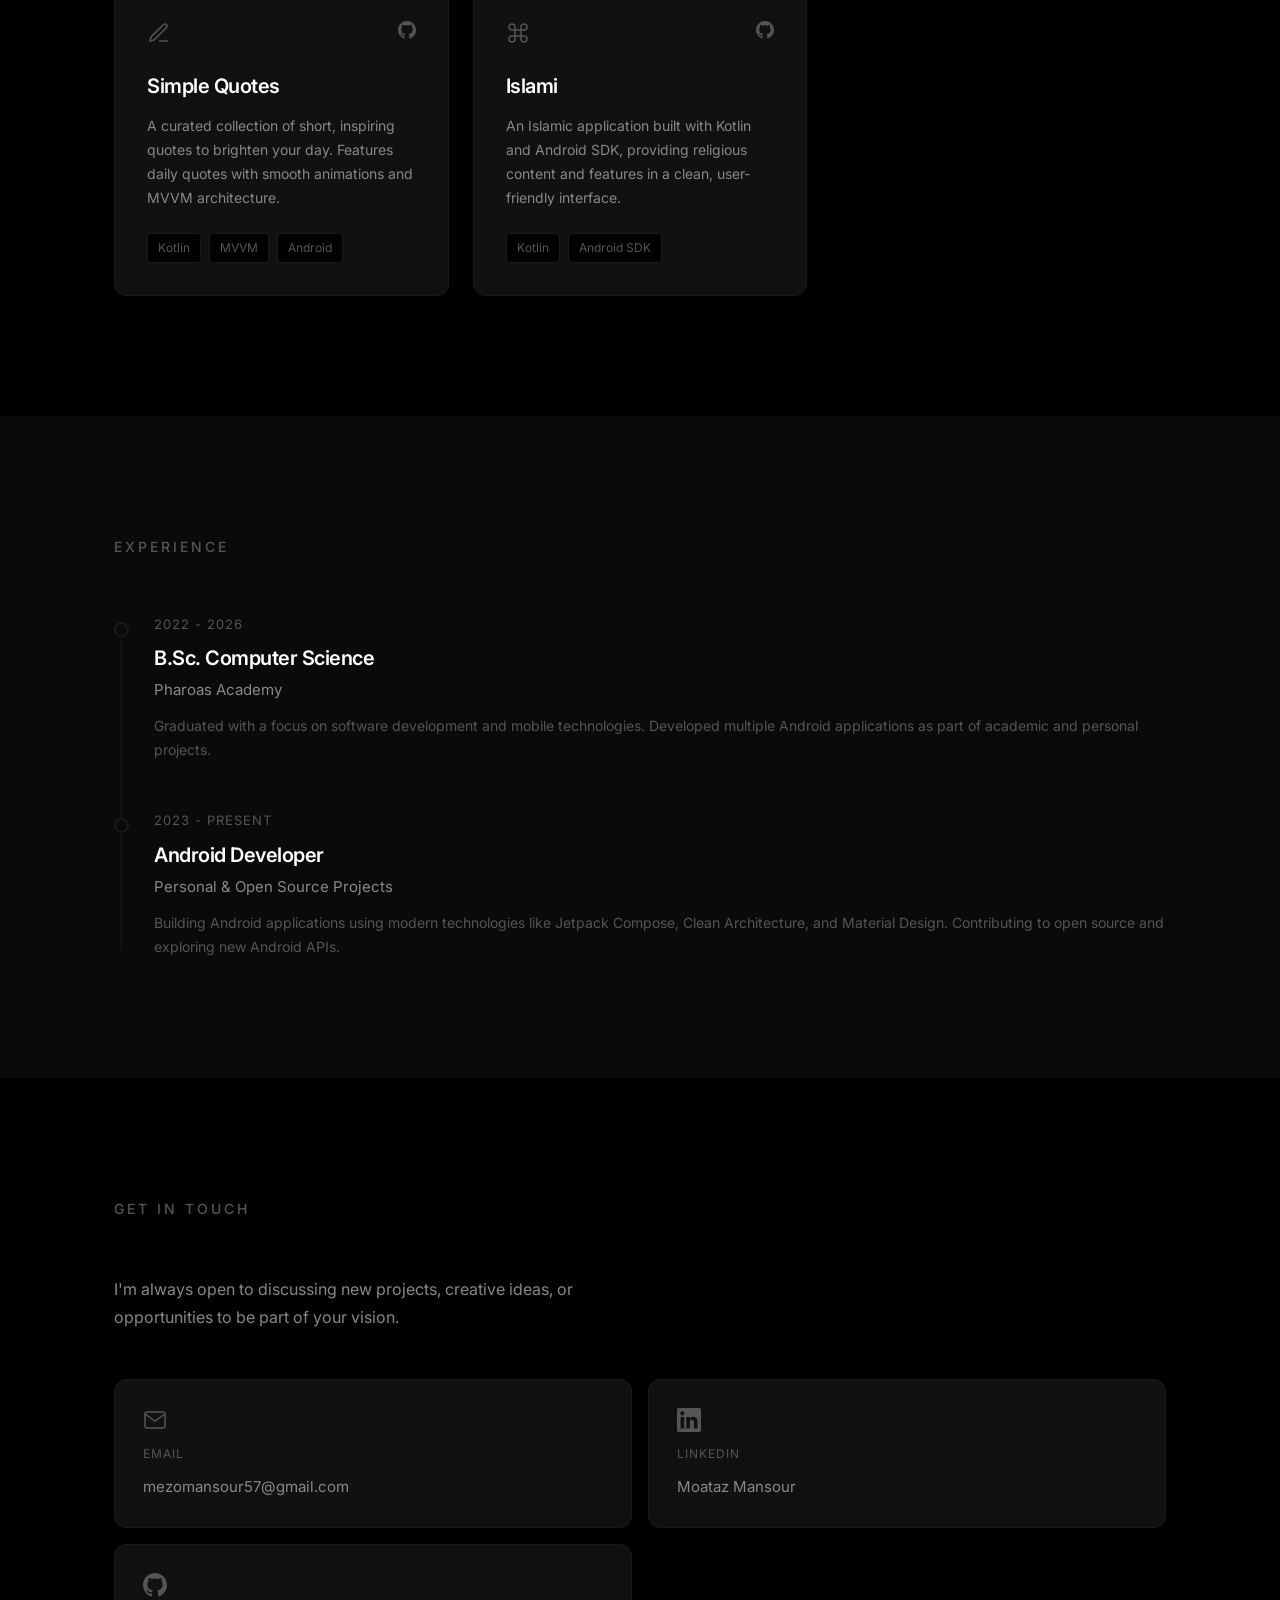
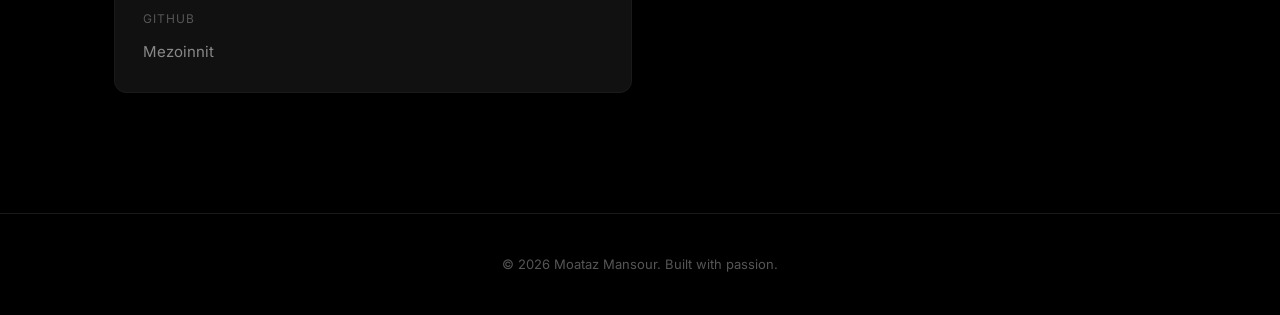
==== commit 46abb541: "Remove profile picture and phone number" ====
--- a/index.html
+++ b/index.html
@@ -78,11 +78,6 @@
                     <a href="mailto:mezomansour57@gmail.com" aria-label="Email">
                         <svg width="20" height="20" viewBox="0 0 24 24" fill="currentColor"><path d="M20 4H4c-1.1 0-1.99.9-1.99 2L2 18c0 1.1.9 2 2 2h16c1.1 0 2-.9 2-2V6c0-1.1-.9-2-2-2zm0 4l-8 5-8-5V6l8 5 8-5v2z"/></svg>
                     </a>
-                </div>
-            </div>
-            <div class="hero-image fade-in">
-                <div class="hero-image-wrapper">
-                    <img src="https://avatars.githubusercontent.com/u/62043342?v=4" alt="Moataz Mansour">
                 </div>
             </div>
         </div>
@@ -375,11 +370,6 @@
                     <svg width="24" height="24" viewBox="0 0 24 24" fill="currentColor"><path d="M12 0c-6.626 0-12 5.373-12 12 0 5.302 3.438 9.8 8.207 11.387.599.111.793-.261.793-.577v-2.234c-3.338.726-4.033-1.416-4.033-1.416-.546-1.387-1.333-1.756-1.333-1.756-1.089-.745.083-.729.083-.729 1.205.084 1.839 1.237 1.839 1.237 1.07 1.834 2.807 1.304 3.492.997.107-.775.418-1.305.762-1.604-2.665-.305-5.467-1.334-5.467-5.931 0-1.311.469-2.381 1.236-3.221-.124-.303-.535-1.524.117-3.176 0 0 1.008-.322 3.301 1.23.957-.266 1.983-.399 3.003-.404 1.02.005 2.047.138 3.006.404 2.291-1.552 3.297-1.23 3.297-1.23.653 1.653.242 2.874.118 3.176.77.84 1.235 1.911 1.235 3.221 0 4.609-2.807 5.624-5.479 5.921.43.372.823 1.102.823 2.222v3.293c0 .319.192.694.801.576 4.765-1.589 8.199-6.086 8.199-11.386 0-6.627-5.373-12-12-12z"/></svg>
                     <span class="contact-label">GitHub</span>
                     <span class="contact-value">Mezoinnit</span>
-                </a>
-                <a href="tel:+201278376071" class="contact-card">
-                    <svg width="24" height="24" viewBox="0 0 24 24" fill="none" stroke="currentColor" stroke-width="1.5"><path d="M22 16.92v3a2 2 0 0 1-2.18 2 19.79 19.79 0 0 1-8.63-3.07 19.5 19.5 0 0 1-6-6 19.79 19.79 0 0 1-3.07-8.67A2 2 0 0 1 4.11 2h3a2 2 0 0 1 2 1.72 12.84 12.84 0 0 0 .7 2.81 2 2 0 0 1-.45 2.11L8.09 9.91a16 16 0 0 0 6 6l1.27-1.27a2 2 0 0 1 2.11-.45 12.84 12.84 0 0 0 2.81.7A2 2 0 0 1 22 16.92z"/></svg>
-                    <span class="contact-label">Phone</span>
-                    <span class="contact-value">+20 127 837 6071</span>
                 </a>
             </div>
         </div>
